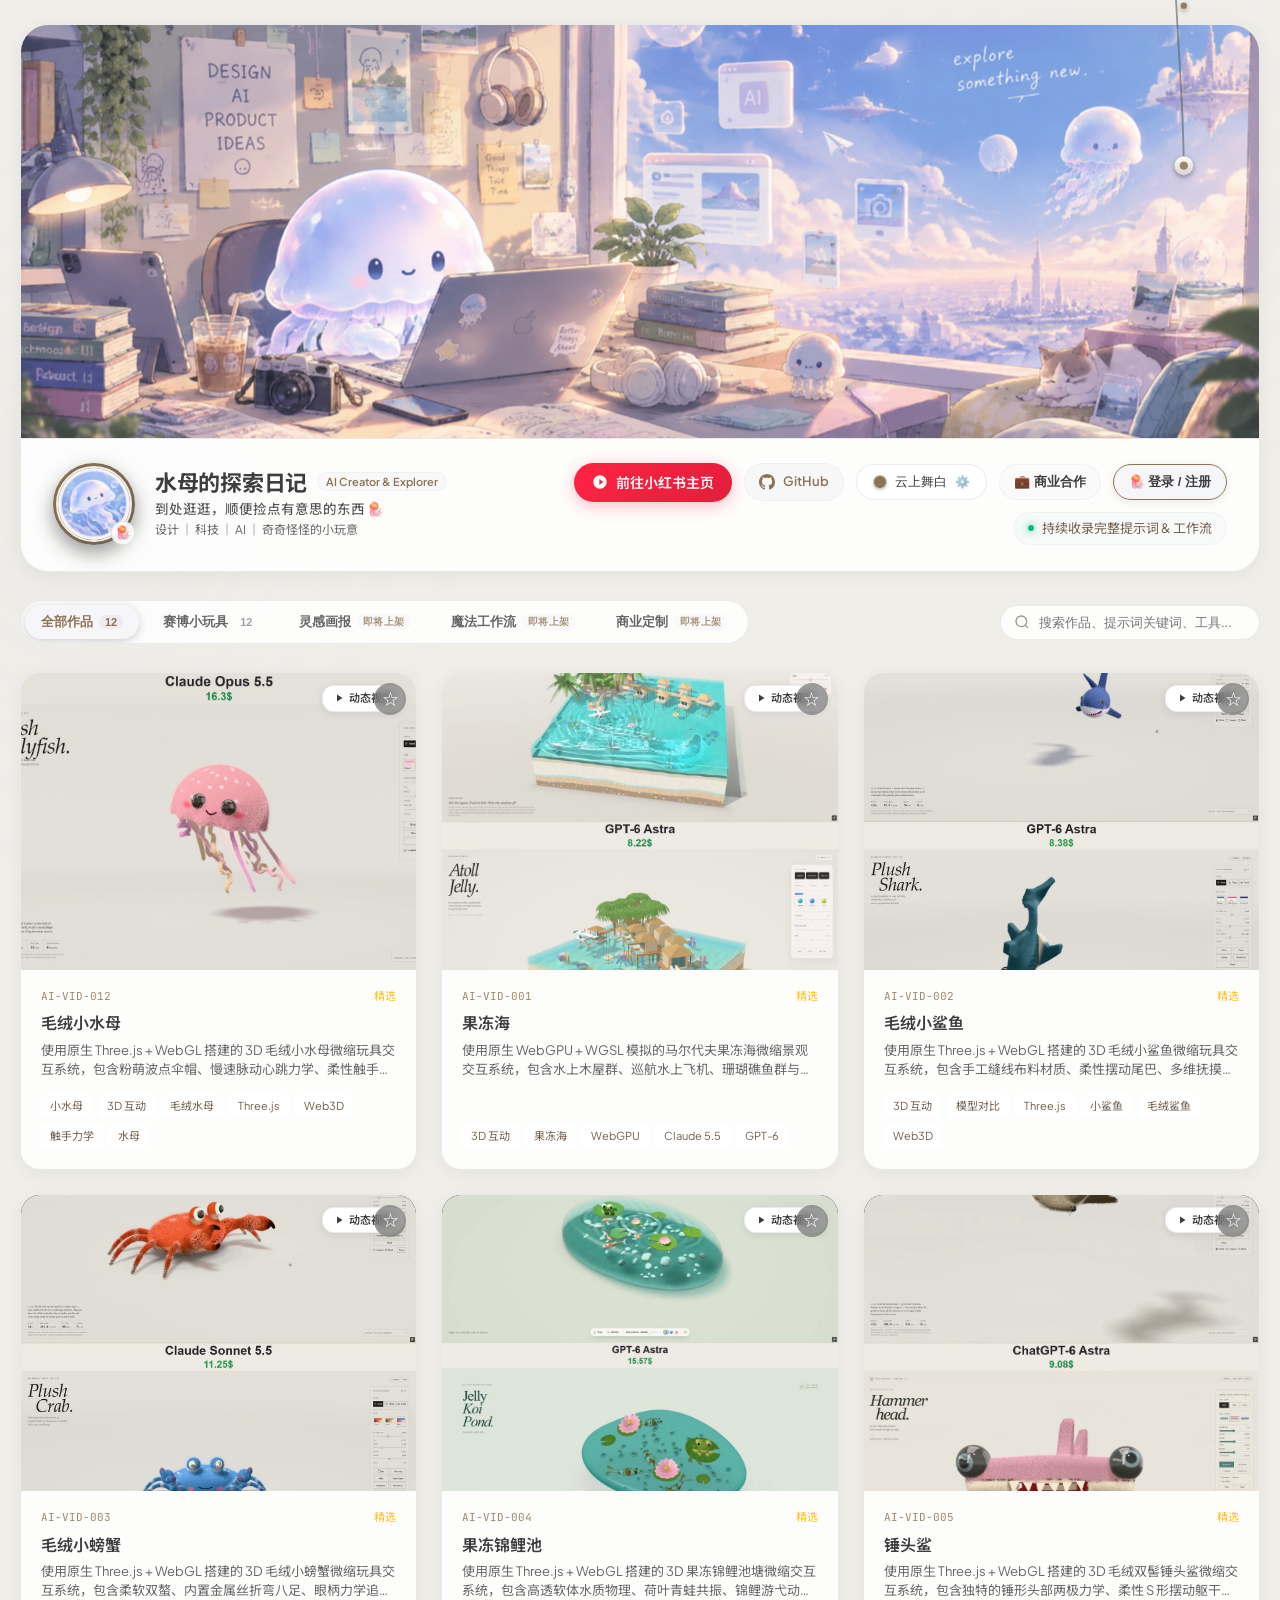
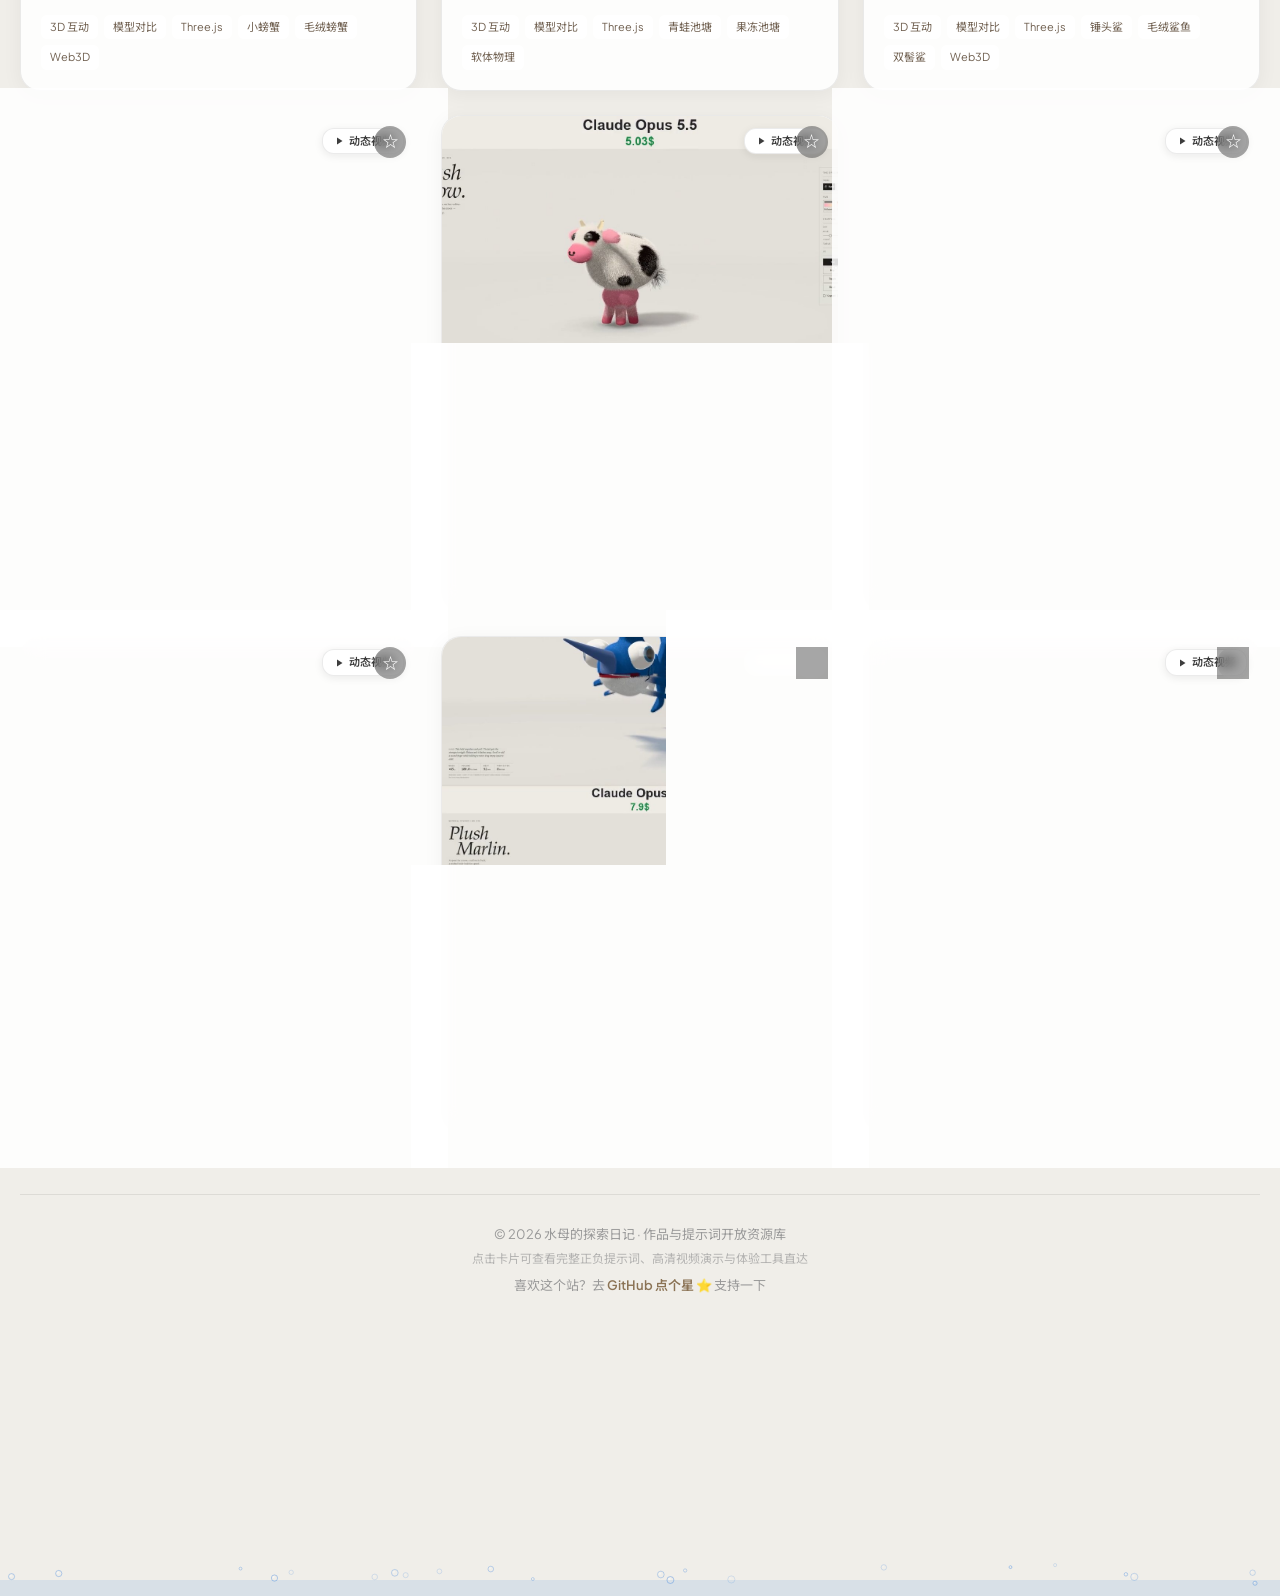
==== public/index.html @ 0296621b "chore: 作品池发布 20261021_194137" ====
<!DOCTYPE html>
<html lang="zh-CN">
<head>
  <meta charset="UTF-8">
  <meta name="viewport" content="width=device-width, initial-scale=1.0">
  <title>水母的探索日记 · AI 创作资源库</title>
  <meta name="description" content="到处乱逛，顺便捡点有意思的东西 🪼 设计｜科技｜AI｜奇奇怪怪的小玩意">
  <link rel="icon" href="assets/avatar.png">
  <link rel="stylesheet" href="style.css?v=20261018_1610">
  <link rel="preconnect" href="https://fonts.googleapis.com">
  <link rel="preconnect" href="https://fonts.gstatic.com" crossorigin>
  <link href="https://fonts.googleapis.com/css2?family=Plus+Jakarta+Sans:wght@400;500;600;700&family=Noto+Sans+SC:wght@400;500;600;700&family=JetBrains+Mono:wght@400;500&display=swap" rel="stylesheet">
</head>
<body>
  <!-- 陪伴水母背景 Canvas (穿透点击，不影响卡片交互) -->
  <canvas id="jellyfishCanvas"></canvas>
  <!-- 背景氛围光效 -->
  <div class="ambient-glow glow-1"></div>
  <div class="ambient-glow glow-2"></div>

  <!-- 主容器 -->
  <div class="app-container">
    
    <!-- 顶部 Banner 与 个人品牌区 -->
    <header class="hero-section">
      <div class="banner-wrapper" id="bannerWrapper">
        <div class="banner-3d-scene" id="banner3dScene">
          <img src="assets/banner.png" alt="梦幻水母创意工作室" class="banner-img" id="bannerImg">
          <div class="banner-overlay"></div>
        </div>
      </div>

      <div class="profile-card">
        <!-- 3. 头像与 2. 蓝色框信息区域：自然居左下放，不压背景 -->
        <div class="profile-card-left">
          <div class="avatar-wrapper">
            <img src="assets/avatar.png" alt="水母头像" class="avatar-img">
            <span class="online-badge" title="持续更新中">🪼</span>
          </div>

          <div class="profile-info">
            <div class="profile-title-row">
              <h1 class="account-name">水母的探索日记</h1>
              <span class="account-tag">AI Creator & Explorer</span>
            </div>
            
            <div class="profile-bio">
              <p class="bio-line-main">到处逛逛，顺便捡点有意思的东西 🪼</p>
              <p class="bio-line-sub">设计 ｜ 科技 ｜ AI ｜ 奇奇怪怪的小玩意</p>
            </div>
          </div>
        </div>

        <!-- 1. 红色框按钮区：全部右对齐放置在绿色卡片右侧 -->
        <div class="profile-actions">
          <div class="profile-buttons-row">
            <a href="https://www.xiaohongshu.com/user/profile/5e966e0b000000000100b70e" target="_blank" rel="noopener noreferrer" class="btn btn-primary">
              <svg width="16" height="16" viewBox="0 0 24 24" fill="currentColor">
                <path d="M12 2C6.48 2 2 6.48 2 12s4.48 10 10 10 10-4.48 10-10S17.52 2 12 2zm-1 14.5v-9l6 4.5-6 4.5z"/>
              </svg>
              前往小红书主页
            </a>
            <a href="https://github.com/FluxTide/ai-creative-hub" target="_blank" rel="noopener noreferrer" class="btn-ghost-github" title="去 GitHub 给个 Star">
              <svg width="16" height="16" viewBox="0 0 16 16" fill="currentColor" aria-hidden="true">
                <path d="M8 0C3.58 0 0 3.58 0 8c0 3.54 2.29 6.53 5.47 7.59.4.07.55-.17.55-.38 0-.19-.01-.82-.01-1.49-2.01.37-2.53-.49-2.69-.94-.09-.23-.48-.94-.82-1.13-.28-.15-.68-.52-.01-.53.63-.01 1.08.58 1.23.82.72 1.21 1.87.87 2.33.66.07-.52.28-.87.51-1.07-1.78-.2-3.64-.89-3.64-3.95 0-.87.31-1.59.82-2.15-.08-.2-.36-1.02.08-2.12 0 0 .67-.21 2.2.82.64-.18 1.32-.27 2-.27s1.36.09 2 .27c1.53-1.04 2.2-.82 2.2-.82.44 1.1.16 1.92.08 2.12.51.56.82 1.27.82 2.15 0 3.07-1.87 3.75-3.65 3.95.29.25.54.73.54 1.48 0 1.07-.01 1.93-.01 2.2 0 .21.15.46.55.38A8.01 8.01 0 0 0 16 8c0-4.42-3.58-8-8-8z"/>
              </svg>
              GitHub
            </a>
            <button id="themeTriggerBtn" class="theme-trigger-btn" title="外观设置">
              <span id="themeTriggerDot" class="theme-trigger-dot" style="background: #8B7355;"></span>
              <span id="themeTriggerLabel">云上舞白</span>
              <span style="font-size: 12px; opacity: 0.7;">⚙️</span>
            </button>
            <button id="commercialBtn" class="commercial-trigger-btn" title="商业合作 & 赞助">
              <span>💼 商业合作</span>
            </button>
            <div id="authTriggerArea" class="auth-trigger-wrap">
              <button id="authTriggerBtn" class="auth-trigger-btn" title="登录/注册">
                <span>🪼 登录 / 注册</span>
              </button>
              <div id="userProfileMenu" class="user-profile-badge hidden">
                <span class="user-avatar-dot"></span>
                <span id="userNameLabel" class="user-name-text">创作者</span>
                <span id="userRoleTag" class="user-role-tag">普通会员</span>
                <button id="logoutBtn" class="logout-mini-btn" title="退出登录">退出</button>
              </div>
            </div>
          </div>
          <div class="stats-pill">
            <span class="dot"></span> 持续收录完整提示词 & 工作流
          </div>
        </div>
      </div>
    </header>

    <!-- 导航栏与筛选控制 -->
    <section class="controls-section">
      <div class="tabs-group" id="categoryTabs">
        <button class="tab-btn active" data-category="all">全部作品 <span class="count" id="countAll">0</span></button>
        <button class="tab-btn" data-category="video">赛博小玩具 <span class="count" id="countVideo">0</span></button>
        <button class="tab-btn" data-category="image">灵感画报 <span class="count" id="countImage">0</span></button>
        <button class="tab-btn" data-category="workflow">魔法工作流 <span class="count" id="countWorkflow">0</span></button>
        <button class="tab-btn" data-category="commercial">商业定制 <span class="count" id="countCommercial">0</span></button>
      </div>

      <div class="search-wrap">
        <svg class="search-icon" width="16" height="16" viewBox="0 0 24 24" fill="none" stroke="currentColor" stroke-width="2">
          <circle cx="11" cy="11" r="8"></circle>
          <line x1="21" y1="21" x2="16.65" y2="16.65"></line>
        </svg>
        <input type="text" id="searchInput" placeholder="搜索作品、提示词关键词、工具..." autocomplete="off">
      </div>
    </section>

    <!-- 作品网格（对标 sael.net 交互卡片） -->
    <main class="grid-section">
      <div class="cards-grid" id="cardsGrid">
        <!-- 由 JavaScript 动态渲染作品卡片 -->
      </div>
      <div class="empty-state" id="emptyState" style="display: none;">
        <div class="empty-emoji">🫧</div>
        <p>没有找到相关作品，试试换个关键词吧</p>
      </div>
    </main>

    <!-- 极简页脚 -->
    <footer class="app-footer">
      <div class="footer-content">
        <p>© 2026 水母的探索日记 · 作品与提示词开放资源库</p>
        <p class="footer-tip">点击卡片可查看完整正负提示词、高清视频演示与体验工具直达</p>
        <p class="footer-github">喜欢这个站？去 <a href="https://github.com/FluxTide/ai-creative-hub" target="_blank" rel="noopener noreferrer">GitHub 点个星 ⭐</a> 支持一下</p>
      </div>
    </footer>
  </div>

  <!-- 整页作品详情视图（按四个区域专属排版） -->
  <div class="work-detail-view" id="workDetailView">
    <!-- 区域 4：左上角直接返回主页面 -->
    <header class="detail-nav-bar">
      <button class="detail-back-btn" id="detailBackBtn">
        <svg width="20" height="20" viewBox="0 0 24 24" fill="none" stroke="currentColor" stroke-width="2.2" stroke-linecap="round" stroke-linejoin="round">
          <line x1="19" y1="12" x2="5" y2="12"></line>
          <polyline points="12 19 5 12 12 5"></polyline>
        </svg>
        <span>返回主页</span>
      </button>
      <div class="detail-nav-title" id="detailNavTitle">作品详情</div>
    </header>

    <div class="detail-grid-layout" id="detailGridLayout">
      <!-- 动态插入：区域1（左侧视频）、区域2（右侧链接）、区域3（右侧提示词） -->
    </div>
  </div>

  <!-- ChatFlow 外观设置弹窗 (1:1 像素级还原) -->
  <div id="themeModalOverlay" class="chatflow-modal-overlay">
    <div class="chatflow-dialog">
      <!-- Header -->
      <div class="chatflow-dialog-header">
        <h3 class="chatflow-dialog-title">外观设置</h3>
        <button id="themeModalCloseBtn" class="chatflow-close-btn" aria-label="关闭">✕</button>
      </div>

      <!-- Mode Toggle Segmented Control (Pill Switcher) -->
      <div>
        <div class="chatflow-pill-container">
          <button id="modeLightBtn" class="chatflow-pill-btn" data-mode="light">
            <span style="font-size: 14px;">☀️</span>
            <span>浅色</span>
          </button>
          <button id="modeDarkBtn" class="chatflow-pill-btn" data-mode="dark">
            <span style="font-size: 14px;">🌙</span>
            <span>深色</span>
          </button>
          <button id="modeSystemBtn" class="chatflow-pill-btn" data-mode="system">
            <span style="font-size: 14px;">💻</span>
            <span>跟随系统</span>
          </button>
        </div>
      </div>

            <!-- 陪伴水母控制项 -->
      <div class="chatflow-setting-row">
        <div class="chatflow-setting-info">
          <div class="chatflow-setting-label">🪼 陪伴水母数量</div>
          <div class="chatflow-setting-desc">原生物理动力学模拟｜轻点投喂 · 长按聚拢 · 双指按住让水母绕圈</div>
        </div>
        <div class="chatflow-stepper">
          <button id="jellyfishDecBtn" class="chatflow-stepper-btn" aria-label="减少水母">−</button>
          <span id="jellyfishCountDisplay" class="chatflow-stepper-value">5 只</span>
          <button id="jellyfishIncBtn" class="chatflow-stepper-btn" aria-label="增加水母">+</button>
        </div>
      </div>

      <!-- 玩法说明入口 -->
      <button id="jellyGuideBtn" class="chatflow-setting-row jelly-guide-entry" type="button">
        <div class="chatflow-setting-info" style="text-align: left;">
          <div class="chatflow-setting-label">📖 水母玩法说明</div>
          <div class="chatflow-setting-desc">5 种手势 · 三阶进化 · 看图一学就会</div>
        </div>
        <span class="jelly-guide-arrow">›</span>
      </button>

      <!-- 7大色调网格 -->
      <div id="chatflowThemesGrid" class="chatflow-themes-grid">
        <!-- 动态通过 JS 渲染 7 张主题卡片 -->
      </div>
    </div>
  </div>

  <!-- 水母玩法说明弹窗 -->
  <div id="jellyGuideOverlay" class="chatflow-modal-overlay">
    <div class="chatflow-dialog jelly-guide-dialog">
      <div class="chatflow-dialog-header">
        <div>
          <div class="chatflow-dialog-title">🪼 水母玩法说明</div>
          <div class="chatflow-dialog-subtitle">它们会吃、会怕、会长大 —— 就在你屏幕这片深水里</div>
        </div>
        <button id="jellyGuideCloseBtn" class="chatflow-close-btn" aria-label="关闭">✕</button>
      </div>
      <div class="jelly-guide-body">
        <div class="jelly-guide-sec">五个手势</div>
        <div class="jelly-guide-card">
          <div class="jelly-guide-icon"><svg viewBox="0 0 64 64" fill="none">
<circle cx="24" cy="20" r="5.5" stroke="currentColor" stroke-width="2"/>
<circle cx="24" cy="20" r="11.5" stroke="currentColor" stroke-width="1.6" opacity=".45"/>
<circle cx="24" cy="20" r="18" stroke="currentColor" stroke-width="1.2" opacity=".18"/>
<circle cx="43" cy="41" r="4.2" fill="#E8C46A"/>
<circle cx="52" cy="47" r="2.4" fill="#E8C46A" opacity=".55"/>
<circle cx="34" cy="49" r="2" fill="#E8C46A" opacity=".4"/>
</svg></div>
          <div class="jelly-guide-text">
            <div class="jelly-guide-name">轻点 · 投喂</div>
            <div class="jelly-guide-desc">在页面空白处轻点一下，丢下一颗金色浮游食物。附近的水母闻到味道就会游过来吃掉。</div>
            <span class="jelly-guide-key">鼠标左键 / 单指轻点</span>
          </div>
        </div>
        <div class="jelly-guide-card">
          <div class="jelly-guide-icon"><svg viewBox="0 0 64 64" fill="none">
<circle cx="32" cy="32" r="5" fill="currentColor"/>
<circle cx="32" cy="32" r="10" stroke="currentColor" stroke-width="1.6" opacity=".45"/>
<circle cx="32" cy="10" r="3.4" fill="currentColor" opacity=".7"/>
<circle cx="54" cy="32" r="3.4" fill="currentColor" opacity=".7"/>
<circle cx="32" cy="54" r="3.4" fill="currentColor" opacity=".7"/>
<circle cx="10" cy="32" r="3.4" fill="currentColor" opacity=".7"/>
<path d="M32 16 L32 22" stroke="currentColor" stroke-width="1.5" stroke-linecap="round" opacity=".7"/>
<path d="M46 32 L40 32" stroke="currentColor" stroke-width="1.5" stroke-linecap="round" opacity=".7"/>
<path d="M32 48 L32 42" stroke="currentColor" stroke-width="1.5" stroke-linecap="round" opacity=".7"/>
<path d="M18 32 L24 32" stroke="currentColor" stroke-width="1.5" stroke-linecap="round" opacity=".7"/>
</svg></div>
          <div class="jelly-guide-text">
            <div class="jelly-guide-name">长按 · 聚拢</div>
            <div class="jelly-guide-desc">按住不放，全屏的水母都会朝你手指的位置聚过来，像被一只看不见的手牵着走。</div>
            <span class="jelly-guide-key">鼠标左键按住 / 单指按住拖动</span>
          </div>
        </div>
        <div class="jelly-guide-card">
          <div class="jelly-guide-icon"><svg viewBox="0 0 64 64" fill="none">
<circle cx="32" cy="32" r="26" stroke="currentColor" stroke-width="1.6" stroke-dasharray="4 4" opacity=".65"/>
<rect x="24" y="19" width="16" height="25" rx="8" stroke="currentColor" stroke-width="2" opacity=".8"/>
<path d="M32 19 L32 25" stroke="currentColor" stroke-width="1.6" opacity=".8"/>
<path d="M32 19 h8 a3 3 0 0 1 0 6 h-8 z" fill="currentColor"/>
<circle cx="58" cy="32" r="3.6" fill="currentColor"/>
<circle cx="32" cy="6" r="3" fill="currentColor" opacity=".6"/>
<circle cx="6" cy="32" r="3" fill="currentColor" opacity=".4"/>
<path d="M45 9.5 A26 26 0 0 1 58 32" stroke="currentColor" stroke-width="2" stroke-linecap="round"/>
<path d="M58 32 L53.5 27.5 M58 32 L62.5 27.5" stroke="currentColor" stroke-width="2" stroke-linecap="round"/>
</svg></div>
          <div class="jelly-guide-text">
            <div class="jelly-guide-name">中键 · 绕圈（电脑）</div>
            <div class="jelly-guide-desc">按住鼠标中键（滚轮键），水母会排成一层层同心圆轨道，绕着光标慢慢公转。</div>
            <span class="jelly-guide-key">按住鼠标中键</span>
          </div>
        </div>
        <div class="jelly-guide-card">
          <div class="jelly-guide-icon"><svg viewBox="0 0 64 64" fill="none">
<circle cx="20" cy="11" r="5.5" fill="currentColor"/>
<circle cx="44" cy="11" r="5.5" fill="currentColor" opacity=".7"/>
<rect x="17" y="24" width="30" height="36" rx="6" stroke="currentColor" stroke-width="1.8" opacity=".5"/>
<circle cx="32" cy="42" r="15" stroke="currentColor" stroke-width="1.6" stroke-dasharray="4 4" opacity=".65"/>
<circle cx="47" cy="42" r="3.4" fill="currentColor"/>
<circle cx="32" cy="27" r="2.8" fill="currentColor" opacity=".6"/>
<circle cx="17" cy="42" r="2.8" fill="currentColor" opacity=".4"/>
<path d="M39.5 29 A15 15 0 0 1 47 42" stroke="currentColor" stroke-width="2" stroke-linecap="round"/>
<path d="M47 42 L42.5 37.5 M47 42 L51.5 37.5" stroke="currentColor" stroke-width="2" stroke-linecap="round"/>
</svg></div>
          <div class="jelly-guide-text">
            <div class="jelly-guide-name">双指 · 绕圈（手机）</div>
            <div class="jelly-guide-desc">两根手指同时按住屏幕，和电脑中键一样的效果 —— 水母开始绕圈转。</div>
            <span class="jelly-guide-key">双指同时按住</span>
          </div>
        </div>
        <div class="jelly-guide-card">
          <div class="jelly-guide-icon"><svg viewBox="0 0 64 64" fill="none">
<path d="M11 33 Q11 23 20 23 Q29 23 29 33 Q29 37 20 37 Q11 37 11 33 Z" fill="currentColor" opacity=".75"/>
<path d="M15 36 q-1.6 5 0.4 9" stroke="currentColor" stroke-width="1.4" opacity=".5" stroke-linecap="round"/>
<path d="M20 37 q0 5 0 9" stroke="currentColor" stroke-width="1.4" opacity=".5" stroke-linecap="round"/>
<path d="M25 36 q1.6 5 -0.4 9" stroke="currentColor" stroke-width="1.4" opacity=".5" stroke-linecap="round"/>
<path d="M37 28 l6 -6" stroke="#D9736B" stroke-width="2.2" stroke-linecap="round"/>
<path d="M42 36 l8 0" stroke="#D9736B" stroke-width="2.2" stroke-linecap="round"/>
<path d="M37 44 l6 6" stroke="#D9736B" stroke-width="2.2" stroke-linecap="round"/>
<path d="M28 50 l0 8" stroke="#D9736B" stroke-width="2.2" stroke-linecap="round"/>
<path d="M20 20 Q31 9 46 10" stroke="currentColor" stroke-width="1.6" stroke-dasharray="3 3" opacity=".45"/>
<circle cx="48" cy="10" r="2.6" fill="currentColor" opacity=".45"/>
</svg></div>
          <div class="jelly-guide-text">
            <div class="jelly-guide-name">点它 · 惊走</div>
            <div class="jelly-guide-desc">手指直接戳在水母身上，它会猛地弹开逃走一小段，过一会儿才敢回来。</div>
            <span class="jelly-guide-key">点中水母本体</span>
          </div>
        </div>
        <div class="jelly-guide-sec">喂多了会进化</div>
        <div class="jelly-evo-row">
          <div class="jelly-evo-card">
            <svg viewBox="0 0 56 62"><path d="M19.0 24.0 Q19.0 15.0 28.0 15.0 Q37.0 15.0 37.0 24.0 Q37.0 27.1 28.0 27.1 Q19.0 27.1 19.0 24.0 Z" fill="currentColor" opacity=".82"/><path d="M22.6 27.1 q-1.6 4.5 0.5 8 q1.6 4 -0.5 8 q-1.2 4 0.3 7" fill="none" stroke="currentColor" stroke-width="1.4" opacity=".5" stroke-linecap="round"/><path d="M26.2 27.1 q-1.6 4.5 0.5 8 q1.6 4 -0.5 8 q-1.2 4 0.3 7" fill="none" stroke="currentColor" stroke-width="1.4" opacity=".5" stroke-linecap="round"/><path d="M29.8 27.1 q-1.6 4.5 0.5 8 q1.6 4 -0.5 8 q-1.2 4 0.3 7" fill="none" stroke="currentColor" stroke-width="1.4" opacity=".5" stroke-linecap="round"/><path d="M33.4 27.1 q-1.6 4.5 0.5 8 q1.6 4 -0.5 8 q-1.2 4 0.3 7" fill="none" stroke="currentColor" stroke-width="1.4" opacity=".5" stroke-linecap="round"/></svg>
            <div class="jelly-evo-name">幼萤</div>
            <div class="jelly-evo-meta">初始形态<br>4 根触手 · 游得最快</div>
          </div>
          <div class="jelly-evo-card">
            <svg viewBox="0 0 56 62"><path d="M15.0 24.0 Q15.0 11.0 28.0 11.0 Q41.0 11.0 41.0 24.0 Q41.0 28.4 28.0 28.4 Q15.0 28.4 15.0 24.0 Z" fill="currentColor" opacity=".82"/><path d="M20.2 28.4 q-1.6 4.5 0.5 8 q1.6 4 -0.5 8 q-1.2 4 0.3 7" fill="none" stroke="currentColor" stroke-width="1.4" opacity=".5" stroke-linecap="round"/><path d="M23.3 28.4 q-1.6 4.5 0.5 8 q1.6 4 -0.5 8 q-1.2 4 0.3 7" fill="none" stroke="currentColor" stroke-width="1.4" opacity=".5" stroke-linecap="round"/><path d="M26.4 28.4 q-1.6 4.5 0.5 8 q1.6 4 -0.5 8 q-1.2 4 0.3 7" fill="none" stroke="currentColor" stroke-width="1.4" opacity=".5" stroke-linecap="round"/><path d="M29.6 28.4 q-1.6 4.5 0.5 8 q1.6 4 -0.5 8 q-1.2 4 0.3 7" fill="none" stroke="currentColor" stroke-width="1.4" opacity=".5" stroke-linecap="round"/><path d="M32.7 28.4 q-1.6 4.5 0.5 8 q1.6 4 -0.5 8 q-1.2 4 0.3 7" fill="none" stroke="currentColor" stroke-width="1.4" opacity=".5" stroke-linecap="round"/><path d="M35.8 28.4 q-1.6 4.5 0.5 8 q1.6 4 -0.5 8 q-1.2 4 0.3 7" fill="none" stroke="currentColor" stroke-width="1.4" opacity=".5" stroke-linecap="round"/></svg>
            <div class="jelly-evo-name">游纱</div>
            <div class="jelly-evo-meta">吃掉 2 颗食物<br>6 根触手 · 个头变大</div>
          </div>
          <div class="jelly-evo-card">
            <svg viewBox="0 0 56 62"><circle cx="28.0" cy="23.0" r="26.4" fill="currentColor" opacity=".12"/><path d="M11.0 24.0 Q11.0 7.0 28.0 7.0 Q45.0 7.0 45.0 24.0 Q45.0 29.8 28.0 29.8 Q11.0 29.8 11.0 24.0 Z" fill="currentColor" opacity=".82"/><path d="M17.8 29.8 q-1.6 4.5 0.5 8 q1.6 4 -0.5 8 q-1.2 4 0.3 7" fill="none" stroke="currentColor" stroke-width="1.4" opacity=".5" stroke-linecap="round"/><path d="M21.2 29.8 q-1.6 4.5 0.5 8 q1.6 4 -0.5 8 q-1.2 4 0.3 7" fill="none" stroke="currentColor" stroke-width="1.4" opacity=".5" stroke-linecap="round"/><path d="M24.6 29.8 q-1.6 4.5 0.5 8 q1.6 4 -0.5 8 q-1.2 4 0.3 7" fill="none" stroke="currentColor" stroke-width="1.4" opacity=".5" stroke-linecap="round"/><path d="M28.0 29.8 q-1.6 4.5 0.5 8 q1.6 4 -0.5 8 q-1.2 4 0.3 7" fill="none" stroke="currentColor" stroke-width="1.4" opacity=".5" stroke-linecap="round"/><path d="M31.4 29.8 q-1.6 4.5 0.5 8 q1.6 4 -0.5 8 q-1.2 4 0.3 7" fill="none" stroke="currentColor" stroke-width="1.4" opacity=".5" stroke-linecap="round"/><path d="M34.8 29.8 q-1.6 4.5 0.5 8 q1.6 4 -0.5 8 q-1.2 4 0.3 7" fill="none" stroke="currentColor" stroke-width="1.4" opacity=".5" stroke-linecap="round"/><path d="M38.2 29.8 q-1.6 4.5 0.5 8 q1.6 4 -0.5 8 q-1.2 4 0.3 7" fill="none" stroke="currentColor" stroke-width="1.4" opacity=".5" stroke-linecap="round"/></svg>
            <div class="jelly-evo-name">满月</div>
            <div class="jelly-evo-meta">吃掉 4 颗食物<br>7 根触手 + 丝绸口腕 · 带光晕</div>
          </div>
        </div>
        <div class="jelly-guide-tip">
          小贴士：同一屏幕最多同时存在 11 颗食物，食物会慢慢沉底消失；长得越大的水母鼻子越灵（感知范围从 300px 涨到 700px），转圈时也转得更慢更稳。
          在右上角「⚙️ 外观设置」里可以调水母数量（0–15 只）和换 7 套配色。
        </div>
      </div>
    </div>
  </div>

  <!-- 商业合作弹窗 (ChatFlow 统一规范) -->
  <div id="commercialModalOverlay" class="chatflow-modal-overlay">
    <div class="chatflow-dialog" style="max-width: 480px;">
      <div class="chatflow-dialog-header">
        <div class="chatflow-dialog-title" style="display: flex; align-items: center; gap: 8px;">
          <span>💼 商务合作 & 创意定制</span>
        </div>
        <button id="closeCommercialModalBtn" class="chatflow-close-btn" aria-label="关闭">✕</button>
      </div>
      <p style="font-size: 13px; color: var(--text-secondary); margin: -8px 0 16px 0; line-height: 1.5;">水母的探索日记 · 专注 AI 创意设计与 Web3D 互动体验</p>

      <div class="commercial-content" style="display: flex; flex-direction: column; gap: 14px;">
        <div style="background: var(--bg-surface); border-radius: 14px; padding: 16px; border: 1px solid var(--border-subtle);">
          <div style="font-weight: 600; font-size: 14px; margin-bottom: 8px; color: var(--morandi-purple); display: flex; align-items: center; gap: 6px;">
            <span>✨ 承接业务范围</span>
          </div>
          <ul style="font-size: 13px; color: var(--text-primary); line-height: 2; margin: 0; padding-left: 18px;">
            <li>企业/品牌 3D WebGL / WebGPU 网页互动定制</li>
            <li>小红书爆款视觉 IP / 3D 毛绒质感素材商用授权</li>
            <li>Midjourney / ComfyUI 商业工作流私有化部署与咨询</li>
            <li>AI 创意短视频制作与品牌视觉方案定制</li>
          </ul>
        </div>

        <div style="background: rgba(217, 212, 229, 0.12); border-radius: 14px; padding: 16px; border: 1px solid rgba(217, 212, 229, 0.25);">
          <div style="font-weight: 600; font-size: 14px; margin-bottom: 8px; color: var(--morandi-purple); display: flex; align-items: center; gap: 6px;">
            <span>📬 商务对接通道</span>
          </div>
          <p style="font-size: 13px; color: var(--text-primary); margin: 0; line-height: 1.7;">
            小红书私信：<strong style="color: var(--text-primary);">水母的探索日记</strong><br>
            <span style="font-size: 12px; color: var(--text-secondary);">商务合作请备注【项目名称 + 需求简述 + 预算预期】</span>
          </p>
        </div>
      </div>
    </div>
  </div>

  <!-- 登录 / 注册认证模态框 (自适应主题 Morandi 磨砂质感) -->
  <div id="authModalOverlay" class="chatflow-modal-overlay">
    <div class="chatflow-dialog auth-dialog" style="max-width: 440px;">
      <div class="chatflow-dialog-header">
        <div>
          <div class="chatflow-dialog-title" id="authModalTitle">🪼 创作者通行证</div>
          <div class="chatflow-dialog-subtitle" id="authModalSubtitle">关注公众号回复【水母】获取内测专属邀请码</div>
        </div>
        <button id="closeAuthModalBtn" class="chatflow-close-btn" title="关闭">✕</button>
      </div>

      <div class="auth-tabs-row">
        <button id="tabLoginBtn" class="auth-tab-btn active">会员登录</button>
        <button id="tabRegisterBtn" class="auth-tab-btn">邀请码注册</button>
      </div>

      <!-- 登录表单 -->
      <form id="loginForm" class="auth-form-content">
        <div class="auth-input-group">
          <label>账号 / 邮箱</label>
          <input type="text" id="loginUsername" placeholder="请输入你的创作者昵称或邮箱" required autocomplete="username">
        </div>
        <div class="auth-input-group">
          <label>访问密码</label>
          <input type="password" id="loginPassword" placeholder="请输入密码" required autocomplete="current-password">
        </div>
        <div class="auth-error-msg hidden" id="loginErrorMsg"></div>
        <button type="button" id="submitLoginBtn" class="auth-submit-btn">立即登录</button>
      </form>

      <!-- 注册表单 -->
      <form id="registerForm" class="auth-form-content hidden">
        <div class="auth-input-group">
          <label>创作者昵称</label>
          <input type="text" id="regUsername" placeholder="起一个好听的探索日记名字" required autocomplete="username">
        </div>
        <div class="auth-input-group">
          <label>电子邮箱地址</label>
          <input type="email" id="regEmail" placeholder="支持 QQ、163、Gmail 等常用邮箱" required autocomplete="email">
        </div>
        <div class="auth-input-group">
          <label>邮箱验证码</label>
          <div class="auth-verify-row">
            <input type="text" id="regVerifyCode" placeholder="6 位邮件验证码" maxlength="6" required autocomplete="one-time-code">
            <button type="button" id="sendCodeBtn" class="auth-send-code-btn">获取验证码</button>
          </div>
        </div>
        <div class="auth-input-group">
          <label>设置密码</label>
          <input type="password" id="regPassword" placeholder="至少 6 位字母或数字" required autocomplete="new-password">
        </div>
        <div class="auth-input-group">
          <label>专属邀请通行码 <span class="auth-tip-pill">公众号回复【水母】自动获取</span></label>
          <input type="text" id="regInviteCode" placeholder="如：JELLY-VIP 或 PRO-8888" required>
        </div>
        <div class="auth-error-msg hidden" id="regErrorMsg"></div>
        <button type="button" id="submitRegisterBtn" class="auth-submit-btn">验证邮箱与邀请码并完成注册</button>
      </form>
    </div>
  </div>

  <!-- Toast 提示条 -->
  <div class="toast" id="toast">复制成功！</div>

  <script src="seaweed.js?v=20261017_1405"></script>
  <script src="jellyfish.js?v=20261017_1405"></script>
  <script src="pullcord.js?v=20261017_1405"></script>
  <script src="data.js?v=20261021_1941"></script>
  <script src="app.js?v=20261021_1941"></script>
</body>
</html>
---- public/style.css ----
/* ================= CHATFLOW 7 THEMES ================= */
/* 1. 云上舞白 (Pantone 2026 年度色 · cloud-dancer) */
    html[data-theme="cloud-dancer"][data-mode="light"], html[data-theme="cloud-dancer"]:not([data-mode]) {
      --primary: #8B7355; --accent: #8B7355; --accent-soft: rgba(139, 115, 85, 0.12);
      --bg: #F0EEE9; --surface: #FFFFFF; --surface-elevated: #FAFAF7; --surface-hover: #E8E6E1;
      --card-bg: rgba(255, 255, 255, 0.75); --border: rgba(0, 0, 0, 0.08); --border-subtle: rgba(0, 0, 0, 0.04);
      --text-primary: #3D3D3D; --text-secondary: #666666; --text-muted: #999999;
    }
    html[data-theme="cloud-dancer"][data-mode="dark"] {
      --primary: #C9A86C; --accent: #C9A86C; --accent-soft: rgba(201, 168, 108, 0.15);
      --bg: #1A1816; --surface: #24211E; --surface-elevated: #2E2A27; --surface-hover: #383430;
      --card-bg: #24211E; --border: #3A3530; --border-subtle: #2C2825;
      --text-primary: #F0EEE9; --text-secondary: #A8A29A; --text-muted: #78736B;
    }

    /* 2. 繁花如梦 (晨曦花境 · 夜阑幽梦 · blossom-dream) */
    html[data-theme="blossom-dream"][data-mode="light"], html[data-theme="blossom-dream"]:not([data-mode]) {
      --primary: #D4849A; --accent: #D4849A; --accent-soft: rgba(212, 132, 154, 0.12);
      --bg: #F5EDF2; --surface: #FFFFFF; --surface-elevated: #FAF4F8; --surface-hover: #EFE4EC;
      --card-bg: rgba(255, 255, 255, 0.75); --border: rgba(0, 0, 0, 0.08); --border-subtle: rgba(0, 0, 0, 0.04);
      --text-primary: #1E1A22; --text-secondary: #6B5E68; --text-muted: #9C8B97;
    }
    html[data-theme="blossom-dream"][data-mode="dark"] {
      --primary: #D19EBB; --accent: #D19EBB; --accent-soft: rgba(209, 158, 187, 0.15);
      --bg: #151316; --surface: #1E1A20; --surface-elevated: #28232A; --surface-hover: #332D36;
      --card-bg: #1E1A20; --border: #362E38; --border-subtle: #29232B;
      --text-primary: #F0EAF4; --text-secondary: #A89CAE; --text-muted: #786C7D;
    }

    /* 3. 刚玉蓝 (RAL 220 40 10 · corundum-blue) */
    html[data-theme="corundum-blue"][data-mode="light"], html[data-theme="corundum-blue"]:not([data-mode]) {
      --primary: #4A6670; --accent: #4A6670; --accent-soft: rgba(74, 102, 112, 0.12);
      --bg: #E8EEF0; --surface: #FFFFFF; --surface-elevated: #F8FAFB; --surface-hover: #DDE5E8;
      --card-bg: rgba(255, 255, 255, 0.75); --border: rgba(0, 0, 0, 0.08); --border-subtle: rgba(0, 0, 0, 0.04);
      --text-primary: #3D3D3D; --text-secondary: #5A6D74; --text-muted: #8B9EA5;
    }
    html[data-theme="corundum-blue"][data-mode="dark"] {
      --primary: #6A9AAA; --accent: #6A9AAA; --accent-soft: rgba(106, 154, 170, 0.15);
      --bg: #141A1C; --surface: #1C2428; --surface-elevated: #242F34; --surface-hover: #2D3A40;
      --card-bg: #1C2428; --border: #2E3C42; --border-subtle: #222E33;
      --text-primary: #E8EEF0; --text-secondary: #97A9B0; --text-muted: #6B7C82;
    }

    /* 4. 冰猕猴桃汁绿 (RAL 120 90 20 · kiwi-green) */
    html[data-theme="kiwi-green"][data-mode="light"], html[data-theme="kiwi-green"]:not([data-mode]) {
      --primary: #7A9A5C; --accent: #7A9A5C; --accent-soft: rgba(122, 154, 92, 0.12);
      --bg: #E8F0E4; --surface: #FFFFFF; --surface-elevated: #F8FAF6; --surface-hover: #DDE8D7;
      --card-bg: rgba(255, 255, 255, 0.75); --border: rgba(0, 0, 0, 0.08); --border-subtle: rgba(0, 0, 0, 0.04);
      --text-primary: #3D3D3D; --text-secondary: #5C6E4D; --text-muted: #8E9E80;
    }
    html[data-theme="kiwi-green"][data-mode="dark"] {
      --primary: #9ABA7C; --accent: #9ABA7C; --accent-soft: rgba(154, 186, 124, 0.15);
      --bg: #161A14; --surface: #1F241C; --surface-elevated: #283024; --surface-hover: #323C2D;
      --card-bg: #1F241C; --border: #323E2E; --border-subtle: #242E20;
      --text-primary: #E8F0E4; --text-secondary: #A0B096; --text-muted: #728268;
    }

    /* 5. 辛辣红 (RAL 030 40 40 · spicy-red) */
    html[data-theme="spicy-red"][data-mode="light"], html[data-theme="spicy-red"]:not([data-mode]) {
      --primary: #8B4049; --accent: #8B4049; --accent-soft: rgba(139, 64, 73, 0.12);
      --bg: #F0E8E8; --surface: #FFFFFF; --surface-elevated: #FAF6F6; --surface-hover: #E7DDDD;
      --card-bg: rgba(255, 255, 255, 0.75); --border: rgba(0, 0, 0, 0.08); --border-subtle: rgba(0, 0, 0, 0.04);
      --text-primary: #3D3D3D; --text-secondary: #745255; --text-muted: #A18184;
    }
    html[data-theme="spicy-red"][data-mode="dark"] {
      --primary: #C06068; --accent: #C06068; --accent-soft: rgba(192, 96, 104, 0.15);
      --bg: #1A1416; --surface: #241A1D; --surface-elevated: #302226; --surface-hover: #3C2B30;
      --card-bg: #241A1D; --border: #3E2B30; --border-subtle: #2D1F23;
      --text-primary: #F0E8E8; --text-secondary: #B0989B; --text-muted: #80686B;
    }

    /* 6. 明水鸭色 (RAL 180 80 10 · teal-water) */
    html[data-theme="teal-water"][data-mode="light"], html[data-theme="teal-water"]:not([data-mode]) {
      --primary: #5A8A8A; --accent: #5A8A8A; --accent-soft: rgba(90, 138, 138, 0.12);
      --bg: #E4F0F0; --surface: #FFFFFF; --surface-elevated: #F5FAFA; --surface-hover: #D7E8E8;
      --card-bg: rgba(255, 255, 255, 0.75); --border: rgba(0, 0, 0, 0.08); --border-subtle: rgba(0, 0, 0, 0.04);
      --text-primary: #3D3D3D; --text-secondary: #4D6D6D; --text-muted: #7E9D9D;
    }
    html[data-theme="teal-water"][data-mode="dark"] {
      --primary: #7ABAAA; --accent: #7ABAAA; --accent-soft: rgba(122, 186, 170, 0.15);
      --bg: #121A1A; --surface: #192424; --surface-elevated: #213030; --surface-hover: #2A3C3C;
      --card-bg: #192424; --border: #2A3C3C; --border-subtle: #1E2C2C;
      --text-primary: #E4F0F0; --text-secondary: #94B4B4; --text-muted: #668484;
    }

    /* 7. Geist (Vercel · 极简黑白 · geist) */
    html[data-theme="geist"][data-mode="light"], html[data-theme="geist"]:not([data-mode]) {
      --primary: #444444; --accent: #444444; --accent-soft: rgba(0, 0, 0, 0.08);
      --bg: #FFFFFF; --surface: #FAFAFA; --surface-elevated: #F5F5F5; --surface-hover: #EEEEEE;
      --card-bg: #FFFFFF; --border: #E5E5E5; --border-subtle: #F0F0F0;
      --text-primary: #111111; --text-secondary: #555555; --text-muted: #888888;
    }
    html[data-theme="geist"][data-mode="dark"] {
      --primary: #EDEDED; --accent: #EDEDED; --accent-soft: rgba(255, 255, 255, 0.15);
      --bg: #1A1A1A; --surface: #222222; --surface-elevated: #2A2A2A; --surface-hover: #333333;
      --card-bg: #222222; --border: #333333; --border-subtle: #282828;
      --text-primary: #EDEDED; --text-secondary: #A1A1A1; --text-muted: #707070;
    }

/* ==========================================================================
   ChatFlow Design System Bridge
   ========================================================================== */
html[data-theme] {
  --bg-main: var(--bg);
  --bg-primary: var(--bg);
  --bg-surface: var(--surface);
  --bg-surface-elevated: var(--surface-elevated);
  --bg-surface-hover: var(--surface-hover);
  --bg-card: var(--card-bg, var(--surface));
  --bg-card-hover: var(--surface-hover);
  --border-subtle: var(--border);
  --border-medium: var(--border);
  --border-hover: var(--accent);
  --border-focus: var(--accent);
  --accent-color: var(--accent);
  --accent-soft: var(--accent-soft);
  --text-primary: var(--text-primary);
  --text-secondary: var(--text-secondary);
  --text-muted: var(--text-muted);
}

html[data-mode="dark"] .work-detail-view,
html[data-mode="light"] .work-detail-view {
  background: var(--bg-main) !important;
}

html[data-mode="light"] .work-card {
  box-shadow: 0 4px 20px rgba(0, 0, 0, 0.05);
}

html[data-mode="dark"] .work-card {
  box-shadow: 0 4px 20px rgba(0, 0, 0, 0.4);
}


:root {
  --bg-main: var(--bg-base, #0c0d12);
  --bg-card: var(--card-bg, rgba(22, 24, 34, 0.75));
  --bg-card-hover: var(--surface-hover, rgba(30, 33, 48, 0.9));
  --bg-surface: var(--surface, rgba(255, 255, 255, 0.04));
  --border-subtle: var(--border, rgba(255, 255, 255, 0.08));
  --border-hover: var(--accent-subtle, rgba(217, 212, 229, 0.35));
  
  /* 莫兰迪蓝紫色系规范 */
  --morandi-purple: #D9D4E5;   /* 雾霭紫 */
  --morandi-blue: #B8C5D4;     /* 灰蓝 */
  --morandi-bg-warm: #E8E3DC;  /* 暖灰白 */
  --morandi-green: #A8B5AE;    /* 鼠尾草绿 */
  --morandi-pink: #C9B4B8;     /* 灰粉 */
  --morandi-dark: #666779;     /* 深灰紫 */

  --text-primary: var(--text-primary, #f5f5f7);
  --text-secondary: var(--text-secondary, #9da3b4);
  --text-muted: var(--text-muted, #6b7280);
  
  --radius-sm: 8px;
  --radius-md: 14px;
  --radius-lg: 20px;
  --radius-xl: 28px;
  
  --shadow-card: 0 10px 30px -10px rgba(0, 0, 0, 0.5);
  --shadow-hover: 0 20px 40px -15px rgba(184, 197, 212, 0.15);
  --transition: all 0.28s cubic-bezier(0.2, 0.8, 0.2, 1);
}

* {
  box-sizing: border-box;
  margin: 0;
  padding: 0;
  -webkit-tap-highlight-color: transparent;
}

body {
  background-color: var(--bg-main);
  color: var(--text-primary);
  font-family: 'Plus Jakarta Sans', 'Noto Sans SC', -apple-system, sans-serif;
  min-height: 100vh;
  position: relative;
  overflow-x: hidden;
  line-height: 1.5;
}

/* 柔和环境光晕 */
.ambient-glow {
  position: fixed;
  border-radius: 50%;
  filter: blur(120px);
  pointer-events: none;
  z-index: 0;
  opacity: 0.35;
}

.glow-1 {
  width: 500px;
  height: 500px;
  background: radial-gradient(circle, rgba(217, 212, 229, 0.25) 0%, transparent 70%);
  top: -100px;
  right: -100px;
}

.glow-2 {
  width: 600px;
  height: 600px;
  background: radial-gradient(circle, rgba(184, 197, 212, 0.2) 0%, transparent 70%);
  bottom: 10%;
  left: -200px;
}

.app-container {
  max-width: 1360px;
  margin: 0 auto;
  padding: 24px 20px 60px;
  position: relative;
  z-index: 1;
}

/* 顶部 Banner 英雄区 */
.hero-section {
  position: relative;
  background: var(--bg-card);
  border: 1px solid var(--border-subtle);
  border-radius: var(--radius-xl);
  overflow: hidden;
  margin-bottom: 28px;
  backdrop-filter: blur(20px);
  box-shadow: var(--shadow-card);
  perspective: 1400px;
  perspective-origin: 50% 50%;
}

.banner-wrapper {
  position: relative;
  width: 100%;
  aspect-ratio: 2172 / 724; /* 精确锁定原图 3:1 比例 */
  overflow: hidden;
  background: transparent; /* 消除背景黑底，与主题浑然一体 */
  transform-style: preserve-3d;
  cursor: grab;
}

.banner-3d-scene {
  position: relative;
  width: 100%;
  height: 100%;
  transform-style: preserve-3d;
  will-change: transform;
}

.banner-img {
  width: 100%;
  height: 100%;
  position: absolute;
  top: 0;
  left: 0;
  object-fit: cover; /* 满铺填充满整个 3:1 容器，上下左右完全贴合，不留一丝黑边 */
  object-position: center center;
  display: block;
  will-change: transform;
}

.banner-overlay {
  position: absolute;
  inset: 0;
  background: linear-gradient(180deg, rgba(12, 13, 18, 0.0) 0%, rgba(12, 13, 18, 0.05) 80%, rgba(12, 13, 18, 0.35) 100%);
  pointer-events: none;
}

/* 4. 绿色框独立范围：完全脱离上图交叉，独立卡片呼吸感 */
.profile-card {
  position: relative;
  margin-top: 0; /* 3. 头像与整块内容下移，不再叠在背景图上 */
  padding: 24px 32px 26px;
  display: flex;
  align-items: center;
  justify-content: space-between; /* 1. 操作区向右推移两端对齐 */
  gap: 24px;
  border-top: 1px solid var(--border-subtle);
}

.profile-card-left {
  display: flex;
  align-items: center;
  gap: 20px;
}

.avatar-wrapper {
  position: relative;
  width: 82px;
  height: 82px;
  flex-shrink: 0;
  border-radius: 50%;
  padding: 3px;
  background: linear-gradient(135deg, var(--morandi-purple), var(--morandi-blue));
  box-shadow: 0 8px 20px rgba(0, 0, 0, 0.4);
}

.avatar-img {
  width: 100%;
  height: 100%;
  object-fit: cover;
  border-radius: 50%;
  background: #000;
  border: 2px solid var(--bg-main);
}

.online-badge {
  position: absolute;
  bottom: 0px;
  right: 0px;
  width: 24px;
  height: 24px;
  background: var(--bg-card);
  border: 1.5px solid var(--border-subtle);
  border-radius: 50%;
  display: flex;
  align-items: center;
  justify-content: center;
  font-size: 13px;
  backdrop-filter: blur(8px);
}

/* 2. 蓝色框信息区域 */
.profile-info {
  display: flex;
  flex-direction: column;
  gap: 4px;
}

.profile-title-row {
  display: flex;
  align-items: center;
  gap: 10px;
}

.account-name {
  font-size: 22px;
  font-weight: 700;
  letter-spacing: -0.3px;
  color: var(--text-primary);
  margin: 0;
  line-height: 1.2;
}

.account-tag {
  font-size: 11px;
  font-weight: 600;
  padding: 3px 8px;
  border-radius: 12px;
  background: rgba(217, 212, 229, 0.12);
  color: var(--morandi-purple);
  border: 1px solid rgba(217, 212, 229, 0.25);
  line-height: 1;
}

.profile-bio {
  margin: 0;
}

.bio-line-main {
  font-size: 13.5px;
  color: var(--text-primary);
  font-weight: 450;
  margin: 0 0 2px 0;
  opacity: 0.9;
}

.bio-line-sub {
  font-size: 12px;
  color: var(--text-secondary);
  margin: 0;
}

/* 1. 红色框按钮操作区：右对齐 */
.profile-actions {
  display: flex;
  flex-direction: column;
  align-items: flex-end;
  gap: 10px;
}

.profile-buttons-row {
  display: flex;
  align-items: center;
  gap: 12px;
}

.btn {
  display: inline-flex;
  align-items: center;
  gap: 8px;
  padding: 9px 18px;
  border-radius: 24px;
  font-size: 14px;
  font-weight: 600;
  text-decoration: none;
  cursor: pointer;
  transition: var(--transition);
  border: none;
}

.btn-primary {
  background: linear-gradient(135deg, #ff2442 0%, #e01f3a 100%);
  color: #fff;
  box-shadow: 0 4px 16px rgba(255, 36, 66, 0.3);
}

.btn-primary:hover {
  transform: translateY(-2px);
  box-shadow: 0 6px 20px rgba(255, 36, 66, 0.45);
}

.stats-pill {
  font-size: 13px;
  color: var(--morandi-blue);
  background: rgba(184, 197, 212, 0.08);
  padding: 6px 14px;
  border-radius: 20px;
  display: flex;
  align-items: center;
  gap: 8px;
  border: 1px solid rgba(184, 197, 212, 0.15);
}

.stats-pill .dot {
  width: 6px;
  height: 6px;
  background: #10b981;
  border-radius: 50%;
  box-shadow: 0 0 8px #10b981;
}

/* 控制栏：分类筛选 + 搜索 */
.controls-section {
  display: flex;
  align-items: center;
  justify-content: space-between;
  gap: 16px;
  margin-bottom: 28px;
  flex-wrap: wrap;
}

.tabs-group {
  display: flex;
  align-items: center;
  gap: 8px;
  background: var(--bg-card);
  padding: 4px;
  border-radius: 30px;
  border: 1px solid var(--border-subtle);
  overflow-x: auto;
  max-width: 100%;
}

.tab-btn {
  background: transparent;
  border: none;
  color: var(--text-secondary);
  font-size: 13px;
  font-weight: 600;
  padding: 8px 16px;
  border-radius: 20px;
  cursor: pointer;
  transition: var(--transition);
  white-space: nowrap;
  display: flex;
  align-items: center;
  gap: 6px;
}

.tab-btn .count {
  font-size: 11px;
  opacity: 0.6;
  background: rgba(255, 255, 255, 0.1);
  padding: 1px 6px;
  border-radius: 10px;
}

.tab-btn .count.count-empty {
  font-size: 10px;
  opacity: 0.75;
  background: rgba(217, 212, 229, 0.15);
  color: var(--morandi-purple);
  padding: 1px 6px;
  letter-spacing: 0.5px;
}

.commercial-trigger-btn {
  display: inline-flex;
  align-items: center;
  gap: 6px;
  padding: 8px 14px;
  border-radius: 20px;
  border: 1px solid rgba(217, 212, 229, 0.25);
  background: rgba(217, 212, 229, 0.08);
  color: var(--text-primary);
  font-size: 13px;
  font-weight: 600;
  cursor: pointer;
  transition: var(--transition);
}

.commercial-trigger-btn:hover {
  background: rgba(217, 212, 229, 0.18);
  border-color: var(--morandi-purple);
  transform: translateY(-1px);
  box-shadow: 0 4px 12px rgba(0, 0, 0, 0.15);
}

/* 顶部认证操作区 */
.auth-trigger-wrap {
  display: inline-flex;
  align-items: center;
}

.auth-trigger-btn {
  display: inline-flex;
  align-items: center;
  gap: 6px;
  padding: 8px 15px;
  border-radius: 20px;
  border: 1px solid var(--theme-primary, var(--morandi-purple));
  background: var(--theme-gradient, linear-gradient(135deg, rgba(217, 212, 229, 0.22), rgba(184, 197, 212, 0.15)));
  color: var(--text-primary);
  font-size: 13px;
  font-weight: 600;
  cursor: pointer;
  backdrop-filter: blur(8px);
  -webkit-backdrop-filter: blur(8px);
  transition: var(--transition);
  box-shadow: 0 2px 10px rgba(0, 0, 0, 0.08);
}

.auth-trigger-btn:hover {
  transform: translateY(-1px);
  box-shadow: 0 6px 16px rgba(0, 0, 0, 0.18);
  filter: brightness(1.08);
}

.user-profile-badge {
  display: inline-flex;
  align-items: center;
  gap: 8px;
  padding: 6px 14px;
  border-radius: 20px;
  border: 1px solid rgba(217, 212, 229, 0.3);
  background: var(--bg-surface);
  backdrop-filter: blur(12px);
  -webkit-backdrop-filter: blur(12px);
  font-size: 13px;
  color: var(--text-primary);
  box-shadow: 0 4px 14px rgba(0, 0, 0, 0.1);
}

.user-profile-badge.hidden {
  display: none !important;
}

.user-avatar-dot {
  width: 8px;
  height: 8px;
  border-radius: 50%;
  background: var(--theme-primary, var(--morandi-purple));
  box-shadow: 0 0 8px var(--theme-primary, var(--morandi-purple));
}

.user-name-text {
  font-weight: 600;
  max-width: 110px;
  overflow: hidden;
  text-overflow: ellipsis;
  white-space: nowrap;
}

.user-role-tag {
  font-size: 11px;
  padding: 2px 8px;
  border-radius: 10px;
  background: rgba(217, 212, 229, 0.2);
  color: var(--morandi-purple);
  font-weight: 600;
  letter-spacing: 0.3px;
}

.user-role-tag.pro {
  background: linear-gradient(135deg, rgba(234, 179, 8, 0.25), rgba(245, 158, 11, 0.2));
  color: #fbbf24;
  border: 1px solid rgba(245, 158, 11, 0.4);
}

.user-role-tag.admin {
  background: linear-gradient(135deg, rgba(236, 72, 153, 0.25), rgba(168, 85, 247, 0.2));
  color: #f472b6;
  border: 1px solid rgba(236, 72, 153, 0.4);
}

.logout-mini-btn {
  background: none;
  border: none;
  color: var(--text-secondary);
  font-size: 12px;
  cursor: pointer;
  padding: 2px 4px;
  margin-left: 2px;
  border-radius: 4px;
  transition: var(--transition);
}

.logout-mini-btn:hover {
  color: #ef4444;
  background: rgba(239, 68, 68, 0.1);
}

.tab-btn:hover {
  color: var(--text-primary);
}

.tab-btn.active {
  background: rgba(217, 212, 229, 0.18);
  color: var(--morandi-purple);
  box-shadow: 0 2px 10px rgba(0, 0, 0, 0.2);
}

.tab-btn.active .count {
  background: rgba(217, 212, 229, 0.3);
  opacity: 1;
}

.search-wrap {
  position: relative;
  min-width: 260px;
}

.search-icon {
  position: absolute;
  left: 14px;
  top: 50%;
  transform: translateY(-50%);
  color: var(--text-muted);
  pointer-events: none;
}

#searchInput {
  width: 100%;
  background: var(--bg-card);
  border: 1px solid var(--border-subtle);
  color: var(--text-primary);
  font-size: 13px;
  padding: 9px 16px 9px 38px;
  border-radius: 24px;
  outline: none;
  transition: var(--transition);
}

#searchInput:focus {
  border-color: var(--border-hover);
  background: var(--bg-card-hover);
  box-shadow: 0 0 15px rgba(217, 212, 229, 0.1);
}

/* 作品网格卡片（sael.net 交互范式） */
.cards-grid {
  display: grid;
  grid-template-columns: repeat(auto-fill, minmax(380px, 1fr));
  gap: 24px;
}

.work-card {
  background: var(--bg-card);
  border: 1px solid var(--border-subtle);
  border-radius: var(--radius-lg);
  overflow: hidden;
  cursor: pointer;
  transition: var(--transition);
  position: relative;
  display: flex;
  flex-direction: column;
  backdrop-filter: blur(12px);
}

.work-card:hover {
  transform: translateY(-4px);
  border-color: var(--border-hover);
  box-shadow: var(--shadow-hover);
}

.card-media-wrap {
  position: relative;
  width: 100%;
  aspect-ratio: 16 / 12;
  overflow: hidden;
  background: #000;
}

.card-cover {
  width: 100%;
  height: 100%;
  object-fit: cover;
  transition: transform 0.6s ease;
}

.work-card:hover .card-cover {
  transform: scale(1.04);
}

.card-video-preview {
  position: absolute;
  inset: 0;
  width: 100%;
  height: 100%;
  object-fit: cover;
  opacity: 0;
  transition: opacity 0.3s ease;
  pointer-events: none;
}

.work-card.has-video:hover .card-video-preview {
  opacity: 1;
}

.media-badge {
  position: absolute;
  top: 12px;
  right: 12px;
  background: var(--surface);
  backdrop-filter: blur(12px);
  color: var(--text-primary);
  font-size: 11px;
  font-weight: 600;
  padding: 4px 10px;
  border-radius: 12px;
  display: flex;
  align-items: center;
  gap: 4px;
  border: 1px solid var(--border);
  box-shadow: 0 2px 8px rgba(0, 0, 0, 0.08);
  z-index: 2;
  transition: var(--transition);
}

.card-content {
  padding: 18px 20px 20px;
  display: flex;
  flex-direction: column;
  flex: 1;
}

.card-meta-row {
  display: flex;
  align-items: center;
  justify-content: space-between;
  margin-bottom: 8px;
}

.card-id {
  font-family: 'JetBrains Mono', monospace;
  font-size: 11px;
  color: var(--morandi-purple);
  opacity: 0.85;
}

.card-rec {
  font-size: 11px;
  color: #fbbf24;
}

.card-title {
  font-size: 16px;
  font-weight: 600;
  margin-bottom: 6px;
  color: var(--text-primary);
  line-height: 1.4;
}

.card-desc {
  font-size: 13px;
  color: var(--text-secondary);
  line-height: 1.5;
  margin-bottom: 14px;
  display: -webkit-box;
  -webkit-line-clamp: 2;
  -webkit-box-orient: vertical;
  overflow: hidden;
}

.card-tags {
  display: flex;
  flex-wrap: wrap;
  gap: 6px;
  margin-top: auto;
}

.tag-chip {
  font-size: 11px;
  padding: 3px 8px;
  border-radius: 6px;
  background: var(--bg-surface);
  color: var(--morandi-blue);
  border: 1px solid rgba(255, 255, 255, 0.05);
}

/* 空状态 */
.empty-state {
  text-align: center;
  padding: 80px 20px;
  color: var(--text-muted);
}

.empty-emoji {
  font-size: 42px;
  margin-bottom: 12px;
}

/* 整页作品详情视图（按四个区域专属排版） */
.work-detail-view {
  position: fixed;
  inset: 0;
  z-index: 200;
  background-color: #0b0d12 !important;
  background-image: 
    linear-gradient(180deg, rgba(11, 13, 18, 0.88) 0%, rgba(11, 13, 18, 0.94) 100%),
    url('assets/banner.png') !important;
  background-size: cover !important;
  background-position: center top !important;
  background-attachment: fixed !important;
  overflow-y: auto;
  opacity: 0;
  pointer-events: none;
  transition: opacity 0.25s ease, transform 0.25s ease;
  transform: translateY(12px);
  display: flex;
  flex-direction: column;
}

.work-detail-view.active {
  opacity: 1;
  pointer-events: auto;
  transform: translateY(0);
}

/* 区域 4：左上角返回主页导航栏 */
.detail-nav-bar {
  position: sticky;
  top: 0;
  z-index: 50;
  display: flex;
  align-items: center;
  justify-content: space-between;
  padding: 16px 36px;
  background: rgba(11, 13, 18, 0.85);
  backdrop-filter: blur(16px);
  border-bottom: 1px solid var(--border-subtle);
}

.detail-back-btn {
  display: inline-flex;
  align-items: center;
  gap: 10px;
  background: rgba(255, 255, 255, 0.06);
  border: 1px solid var(--border-subtle);
  color: var(--text-primary);
  font-size: 14px;
  font-weight: 600;
  padding: 10px 18px;
  border-radius: 24px;
  cursor: pointer;
  transition: var(--transition);
}

.detail-back-btn:hover {
  background: rgba(255, 255, 255, 0.12);
  border-color: var(--morandi-purple);
  color: var(--morandi-purple);
  transform: translateX(-3px);
}

.detail-nav-title {
  font-size: 15px;
  font-weight: 500;
  color: var(--text-muted);
}

/* 详情页主体网格（左右分栏 / 大屏宽屏） */
.detail-grid-layout {
  max-width: 1560px;
  width: 100%;
  margin: 0 auto;
  padding: 32px 36px 64px;
  display: grid;
  grid-template-columns: minmax(560px, 1.25fr) minmax(420px, 1fr);
  gap: 36px;
  align-items: start;
}

/* 区域 1：展示作品的视频/画面 */
.detail-area-video {
  display: flex;
  flex-direction: column;
  gap: 16px;
}

.detail-video-card {
  position: relative;
  background: #000;
  border-radius: var(--radius-lg);
  overflow: hidden;
  border: 1px solid var(--border-subtle);
  box-shadow: 0 20px 40px rgba(0, 0, 0, 0.6);
}

.detail-video-card video {
  width: 100%;
  max-height: 720px;
  object-fit: contain;
  display: block;
}

.detail-video-card img {
  width: 100%;
  max-height: 720px;
  object-fit: contain;
  display: block;
}

.detail-work-intro {
  padding: 8px 4px;
}

.detail-work-id-badge {
  display: inline-flex;
  align-items: center;
  gap: 8px;
  font-size: 12px;
  color: var(--text-muted);
  margin-bottom: 8px;
}

.detail-work-title {
  font-size: 26px;
  font-weight: 700;
  line-height: 1.35;
  margin-bottom: 12px;
  color: #fff;
}

.detail-work-desc {
  font-size: 15px;
  line-height: 1.65;
  color: var(--text-secondary);
}

/* 详情右侧侧边栏：区域 2（链接区） + 区域 3（提示词区） */
.detail-area-sidebar {
  display: flex;
  flex-direction: column;
  gap: 24px;
}

/* 区域 2：展示那个链接（体验链接、小红书原帖） */
.detail-area-links {
  background: var(--bg-card);
  border: 1px solid var(--border-subtle);
  border-radius: var(--radius-md);
  padding: 20px;
}

.detail-section-label {
  display: flex;
  align-items: center;
  gap: 8px;
  font-size: 13px;
  font-weight: 600;
  text-transform: uppercase;
  letter-spacing: 0.05em;
  color: var(--morandi-purple);
  margin-bottom: 14px;
}

.detail-links-group {
  display: flex;
  flex-direction: column;
  gap: 10px;
}

.detail-action-link {
  display: flex;
  align-items: center;
  justify-content: space-between;
  padding: 13px 18px;
  border-radius: var(--radius-sm);
  text-decoration: none;
  font-size: 14px;
  font-weight: 600;
  transition: var(--transition);
}

.detail-action-link.primary,
.detail-action-link.secondary {
  background: var(--surface-hover);
  border: 1px solid var(--border);
  color: var(--text-primary);
}

.detail-action-link.primary:hover,
.detail-action-link.secondary:hover {
  background: var(--surface);
  border-color: var(--text-muted);
  transform: translateY(-2px);
  box-shadow: 0 6px 16px rgba(0, 0, 0, 0.1);
}

.detail-action-link.xhs {
  background: rgba(255, 36, 66, 0.08);
  border: 1px solid rgba(255, 36, 66, 0.25);
  color: #ff5066;
}

.detail-action-link.xhs:hover {
  background: rgba(255, 36, 66, 0.16);
  border-color: #ff5066;
  transform: translateY(-2px);
}

/* 区域 3：展示提示词（完整PROMPT + 一键复制） */
.detail-area-prompt {
  background: var(--bg-card);
  border: 1px solid var(--border-subtle);
  border-radius: var(--radius-md);
  padding: 20px;
}

/* 提示词语言切换标签 */
.prompt-lang-tabs {
  display: inline-flex;
  background: rgba(255, 255, 255, 0.05);
  border: 1px solid var(--border-subtle);
  border-radius: 18px;
  padding: 2px;
  gap: 2px;
}

.prompt-lang-btn {
  background: transparent;
  border: none;
  color: var(--text-muted);
  font-size: 11px;
  font-weight: 600;
  padding: 4px 10px;
  border-radius: 14px;
  cursor: pointer;
  transition: var(--transition);
}

.prompt-lang-btn.active {
  background: var(--morandi-purple);
  color: #0b0c10;
  font-weight: 700;
}

.prompt-lang-btn:hover:not(.active) {
  color: var(--text-primary);
}

.prompt-box-header {
  display: flex;
  align-items: center;
  justify-content: space-between;
  margin-bottom: 12px;
  flex-wrap: wrap;
  gap: 10px;
}

.prompt-box-title {
  font-size: 13px;
  font-weight: 600;
  text-transform: uppercase;
  letter-spacing: 0.05em;
  color: var(--morandi-blue);
  display: flex;
  align-items: center;
  gap: 8px;
}

.btn-copy-code {
  display: inline-flex;
  align-items: center;
  gap: 6px;
  background: rgba(255, 255, 255, 0.08);
  border: 1px solid var(--border-subtle);
  color: var(--text-primary);
  font-size: 12px;
  font-weight: 600;
  padding: 6px 12px;
  border-radius: 16px;
  cursor: pointer;
  transition: var(--transition);
}

.btn-copy-code:hover {
  background: rgba(255, 255, 255, 0.16);
  border-color: var(--morandi-purple);
  color: var(--morandi-purple);
}

.prompt-code-wrap {
  background: var(--surface);
  border: 1px solid var(--border);
  border-radius: var(--radius-sm);
  padding: 16px;
  max-height: 480px;
  overflow-y: auto;
  font-family: 'JetBrains Mono', 'Fira Code', Consolas, monospace;
  font-size: 13px;
  line-height: 1.6;
  color: var(--text-primary);
  white-space: pre-wrap;
  word-break: break-word;
  transition: var(--transition);
}

/* 响应式适配：移动端单列堆叠 */
@media (max-width: 960px) {
  .detail-grid-layout {
    grid-template-columns: 1fr;
    padding: 20px 16px 48px;
    gap: 24px;
  }
  .detail-nav-bar {
    padding: 12px 16px;
  }
  .detail-work-title {
    font-size: 20px;
  }
}
  margin-bottom: 24px;
}

.detail-section-title {
  font-size: 14px;
  font-weight: 700;
  color: var(--morandi-purple);
  text-transform: uppercase;
  letter-spacing: 0.5px;
  margin-bottom: 12px;
  display: flex;
  align-items: center;
  justify-content: space-between;
}

.prompt-box {
  background: #090a0d;
  border: 1px solid var(--border-subtle);
  border-radius: var(--radius-md);
  padding: 16px;
  margin-bottom: 24px;
  position: relative;
}

.prompt-text {
  font-family: 'JetBrains Mono', monospace;
  font-size: 13px;
  color: #e2e8f0;
  line-height: 1.6;
  white-space: pre-wrap;
  word-break: break-all;
}

.copy-btn {
  background: rgba(217, 212, 229, 0.15);
  border: 1px solid rgba(217, 212, 229, 0.3);
  color: var(--morandi-purple);
  padding: 6px 14px;
  border-radius: 8px;
  font-size: 12px;
  font-weight: 600;
  cursor: pointer;
  transition: var(--transition);
  display: inline-flex;
  align-items: center;
  gap: 6px;
}

.copy-btn:hover {
  background: var(--morandi-purple);
  color: #0c0d12;
}

.action-links-grid {
  display: grid;
  grid-template-columns: repeat(auto-fit, minmax(200px, 1fr));
  gap: 12px;
  margin-top: 16px;
}

.action-link-btn {
  display: flex;
  align-items: center;
  justify-content: center;
  gap: 8px;
  padding: 12px 16px;
  background: var(--bg-surface);
  border: 1px solid var(--border-subtle);
  color: var(--text-primary);
  border-radius: var(--radius-md);
  text-decoration: none;
  font-size: 13px;
  font-weight: 600;
  transition: var(--transition);
}

.action-link-btn:hover {
  background: var(--bg-card-hover);
  border-color: var(--border-hover);
  transform: translateY(-2px);
}

.action-link-btn.xhs-btn {
  background: rgba(255, 36, 66, 0.1);
  color: #ff4761;
  border-color: rgba(255, 36, 66, 0.25);
}

.action-link-btn.xhs-btn:hover {
  background: #ff2442;
  color: #fff;
}

/* 页脚 */
.app-footer {
  text-align: center;
  margin-top: 60px;
  padding-top: 30px;
  padding-bottom: 240px; /* 适度预留水草生长空间，告别突兀空旷 */
  border-top: 1px solid var(--border-subtle);
  color: var(--text-muted);
  font-size: 13px;
}

.footer-tip {
  font-size: 12px;
  margin-top: 6px;
  opacity: 0.7;
}

/* Toast 提示浮条 */
.toast {
  position: fixed;
  bottom: 24px;
  left: 50%;
  transform: translateX(-50%) translateY(80px);
  background: var(--morandi-purple);
  color: #0c0d12;
  padding: 10px 22px;
  border-radius: 30px;
  font-size: 13px;
  font-weight: 600;
  box-shadow: 0 10px 25px rgba(0, 0, 0, 0.5);
  pointer-events: none;
  opacity: 0;
  transition: all 0.3s cubic-bezier(0.16, 1, 0.3, 1);
  z-index: 200;
}

.toast.show {
  transform: translateX(-50%) translateY(0);
  opacity: 1;
}

/* 响应式调整（手机移动端深度优化） */
@media (max-width: 768px) {
  .app-container {
    padding: 12px 14px 40px;
  }

  .banner-wrapper {
    height: 180px;
  }

  .profile-card {
    flex-direction: column;
    align-items: flex-start;
    padding: 20px 18px 22px;
    margin-top: 0;
    gap: 16px;
  }

  .profile-card-left {
    flex-direction: row;
    align-items: center;
    gap: 14px;
    width: 100%;
  }

  .profile-actions {
    align-items: flex-start;
    width: 100%;
  }

  .profile-buttons-row {
    flex-wrap: wrap;
    width: 100%;
  }

  .avatar-wrapper {
    width: 82px;
    height: 82px;
  }

  .account-name {
    font-size: 21px;
  }

  .controls-section {
    flex-direction: column;
    align-items: stretch;
  }

  .search-wrap {
    width: 100%;
  }

  .cards-grid {
    grid-template-columns: 1fr;
    gap: 16px;
  }

  .drawer-panel {
    max-width: 100%;
    top: 60px;
    border-radius: var(--radius-xl) var(--radius-xl) 0 0;
    transform: translateY(100%);
  }

  .detail-drawer.active .drawer-panel {
    transform: translateY(0);
  }
}



/* ================= ChatFlow 7大色调主题系统 (支持 浅色 / 深色 / 跟随系统) ================= */

/* 1. 云上舞白 (Pantone 2026 年度色 · cloud-dancer) */
html[data-theme="cloud-dancer"][data-mode="light"], html[data-theme="cloud-dancer"]:not([data-mode]) {
  --primary: #8B7355; --accent: #8B7355; --accent-soft: rgba(139, 115, 85, 0.12);
  --bg-primary: #F0EEE9; --bg-surface: #FFFFFF; --bg-surface-elevated: #FAFAF7; --bg-surface-hover: #E8E6E1;
  --bg-card: rgba(255, 255, 255, 0.85); --bg-card-hover: rgba(255, 255, 255, 0.98);
  --border-subtle: rgba(0, 0, 0, 0.08); --border-hover: #8B7355;
  --text-primary: #3D3D3D; --text-secondary: #666666; --text-muted: #999999;
  --morandi-purple: #8B7355; --morandi-blue: #706050;
  --shadow-card: 0 4px 20px rgba(0, 0, 0, 0.05); --shadow-hover: 0 8px 30px rgba(139, 115, 85, 0.15);
}
html[data-theme="cloud-dancer"][data-mode="dark"] {
  --primary: #C9A86C; --accent: #C9A86C; --accent-soft: rgba(201, 168, 108, 0.15);
  --bg-primary: #1A1816; --bg-surface: #24211E; --bg-surface-elevated: #2E2A27; --bg-surface-hover: #383430;
  --bg-card: rgba(36, 33, 30, 0.85); --bg-card-hover: rgba(46, 42, 39, 0.95);
  --border-subtle: #3A3530; --border-hover: #C9A86C;
  --text-primary: #F0EEE9; --text-secondary: #A8A29A; --text-muted: #78736B;
  --morandi-purple: #C9A86C; --morandi-blue: #B8A88E;
  --shadow-card: 0 4px 20px rgba(0, 0, 0, 0.3); --shadow-hover: 0 8px 30px rgba(201, 168, 108, 0.2);
}

/* 2. 繁花如梦 (晨曦花境 · 夜阑幽梦 · blossom-dream) */
html[data-theme="blossom-dream"][data-mode="light"], html[data-theme="blossom-dream"]:not([data-mode]) {
  --primary: #D4849A; --accent: #D4849A; --accent-soft: rgba(212, 132, 154, 0.12);
  --bg-primary: #F5EDF2; --bg-surface: #FFFFFF; --bg-surface-elevated: #FAF4F8; --bg-surface-hover: #EFE4EC;
  --bg-card: rgba(255, 255, 255, 0.85); --bg-card-hover: rgba(255, 255, 255, 0.98);
  --border-subtle: rgba(0, 0, 0, 0.08); --border-hover: #D4849A;
  --text-primary: #1E1A22; --text-secondary: #6B5E68; --text-muted: #9C8B97;
  --morandi-purple: #D4849A; --morandi-blue: #A27685;
  --shadow-card: 0 4px 20px rgba(0, 0, 0, 0.05); --shadow-hover: 0 8px 30px rgba(212, 132, 154, 0.15);
}
html[data-theme="blossom-dream"][data-mode="dark"] {
  --primary: #D19EBB; --accent: #D19EBB; --accent-soft: rgba(209, 158, 187, 0.15);
  --bg-primary: #151316; --bg-surface: #1E1A20; --bg-surface-elevated: #28232A; --bg-surface-hover: #332D36;
  --bg-card: rgba(30, 26, 32, 0.85); --bg-card-hover: rgba(40, 35, 42, 0.95);
  --border-subtle: #362E38; --border-hover: #D19EBB;
  --text-primary: #F0EAF4; --text-secondary: #A89CAE; --text-muted: #786C7D;
  --morandi-purple: #D19EBB; --morandi-blue: #C29BB0;
  --shadow-card: 0 4px 20px rgba(0, 0, 0, 0.3); --shadow-hover: 0 8px 30px rgba(209, 158, 187, 0.2);
}

/* 3. 刚玉蓝 (RAL 220 40 10 · corundum-blue) */
html[data-theme="corundum-blue"][data-mode="light"], html[data-theme="corundum-blue"]:not([data-mode]) {
  --primary: #4A6670; --accent: #4A6670; --accent-soft: rgba(74, 102, 112, 0.12);
  --bg-primary: #E8EEF0; --bg-surface: #FFFFFF; --bg-surface-elevated: #F8FAFB; --bg-surface-hover: #DDE5E8;
  --bg-card: rgba(255, 255, 255, 0.85); --bg-card-hover: rgba(255, 255, 255, 0.98);
  --border-subtle: rgba(0, 0, 0, 0.08); --border-hover: #4A6670;
  --text-primary: #3D3D3D; --text-secondary: #5A6D74; --text-muted: #8B9EA5;
  --morandi-purple: #557582; --morandi-blue: #4A6670;
  --shadow-card: 0 4px 20px rgba(0, 0, 0, 0.05); --shadow-hover: 0 8px 30px rgba(74, 102, 112, 0.15);
}
html[data-theme="corundum-blue"][data-mode="dark"] {
  --primary: #6A9AAA; --accent: #6A9AAA; --accent-soft: rgba(106, 154, 170, 0.15);
  --bg-primary: #141A1C; --bg-surface: #1C2428; --bg-surface-elevated: #242F34; --bg-surface-hover: #2D3A40;
  --bg-card: rgba(28, 36, 40, 0.85); --bg-card-hover: rgba(36, 47, 52, 0.95);
  --border-subtle: #2E3C42; --border-hover: #6A9AAA;
  --text-primary: #E8EEF0; --text-secondary: #97A9B0; --text-muted: #6B7C82;
  --morandi-purple: #6A9AAA; --morandi-blue: #5B8896;
  --shadow-card: 0 4px 20px rgba(0, 0, 0, 0.3); --shadow-hover: 0 8px 30px rgba(106, 154, 170, 0.2);
}

/* 4. 冰猕猴桃汁绿 (RAL 120 90 20 · kiwi-green) */
html[data-theme="kiwi-green"][data-mode="light"], html[data-theme="kiwi-green"]:not([data-mode]) {
  --primary: #7A9A5C; --accent: #7A9A5C; --accent-soft: rgba(122, 154, 92, 0.12);
  --bg-primary: #E8F0E4; --bg-surface: #FFFFFF; --bg-surface-elevated: #F8FAF6; --bg-surface-hover: #DDE8D7;
  --bg-card: rgba(255, 255, 255, 0.85); --bg-card-hover: rgba(255, 255, 255, 0.98);
  --border-subtle: rgba(0, 0, 0, 0.08); --border-hover: #7A9A5C;
  --text-primary: #3D3D3D; --text-secondary: #5C6E4D; --text-muted: #8E9E80;
  --morandi-purple: #7A9A5C; --morandi-blue: #648248;
  --shadow-card: 0 4px 20px rgba(0, 0, 0, 0.05); --shadow-hover: 0 8px 30px rgba(122, 154, 92, 0.15);
}
html[data-theme="kiwi-green"][data-mode="dark"] {
  --primary: #9ABA7C; --accent: #9ABA7C; --accent-soft: rgba(154, 186, 124, 0.15);
  --bg-primary: #161A14; --bg-surface: #1F241C; --bg-surface-elevated: #283024; --bg-surface-hover: #323C2D;
  --bg-card: rgba(31, 36, 28, 0.85); --bg-card-hover: rgba(40, 48, 36, 0.95);
  --border-subtle: #323E2E; --border-hover: #9ABA7C;
  --text-primary: #E8F0E4; --text-secondary: #A0B096; --text-muted: #728268;
  --morandi-purple: #9ABA7C; --morandi-blue: #84A268;
  --shadow-card: 0 4px 20px rgba(0, 0, 0, 0.3); --shadow-hover: 0 8px 30px rgba(154, 186, 124, 0.2);
}

/* 5. 辛辣红 (RAL 030 40 40 · spicy-red) */
html[data-theme="spicy-red"][data-mode="light"], html[data-theme="spicy-red"]:not([data-mode]) {
  --primary: #8B4049; --accent: #8B4049; --accent-soft: rgba(139, 64, 73, 0.12);
  --bg-primary: #F0E8E8; --bg-surface: #FFFFFF; --bg-surface-elevated: #FAF6F6; --bg-surface-hover: #E7DDDD;
  --bg-card: rgba(255, 255, 255, 0.85); --bg-card-hover: rgba(255, 255, 255, 0.98);
  --border-subtle: rgba(0, 0, 0, 0.08); --border-hover: #8B4049;
  --text-primary: #3D3D3D; --text-secondary: #745255; --text-muted: #A18184;
  --morandi-purple: #8B4049; --morandi-blue: #70353C;
  --shadow-card: 0 4px 20px rgba(0, 0, 0, 0.05); --shadow-hover: 0 8px 30px rgba(139, 64, 73, 0.15);
}
html[data-theme="spicy-red"][data-mode="dark"] {
  --primary: #C06068; --accent: #C06068; --accent-soft: rgba(192, 96, 104, 0.15);
  --bg-primary: #1A1416; --bg-surface: #241A1D; --bg-surface-elevated: #302226; --bg-surface-hover: #3C2B30;
  --bg-card: rgba(36, 26, 29, 0.85); --bg-card-hover: rgba(48, 34, 38, 0.95);
  --border-subtle: #3E2B30; --border-hover: #C06068;
  --text-primary: #F0E8E8; --text-secondary: #B0989B; --text-muted: #80686B;
  --morandi-purple: #C06068; --morandi-blue: #A45058;
  --shadow-card: 0 4px 20px rgba(0, 0, 0, 0.3); --shadow-hover: 0 8px 30px rgba(192, 96, 104, 0.2);
}

/* 6. 明水鸭色 (RAL 180 80 10 · teal-water) */
html[data-theme="teal-water"][data-mode="light"], html[data-theme="teal-water"]:not([data-mode]) {
  --primary: #5A8A8A; --accent: #5A8A8A; --accent-soft: rgba(90, 138, 138, 0.12);
  --bg-primary: #E4F0F0; --bg-surface: #FFFFFF; --bg-surface-elevated: #F5FAFA; --bg-surface-hover: #D7E8E8;
  --bg-card: rgba(255, 255, 255, 0.85); --bg-card-hover: rgba(255, 255, 255, 0.98);
  --border-subtle: rgba(0, 0, 0, 0.08); --border-hover: #5A8A8A;
  --text-primary: #3D3D3D; --text-secondary: #4D6D6D; --text-muted: #7E9D9D;
  --morandi-purple: #5A8A8A; --morandi-blue: #446C6C;
  --shadow-card: 0 4px 20px rgba(0, 0, 0, 0.05); --shadow-hover: 0 8px 30px rgba(90, 138, 138, 0.15);
}
html[data-theme="teal-water"][data-mode="dark"] {
  --primary: #7ABAAA; --accent: #7ABAAA; --accent-soft: rgba(122, 186, 170, 0.15);
  --bg-primary: #121A1A; --bg-surface: #192424; --bg-surface-elevated: #213030; --bg-surface-hover: #2A3C3C;
  --bg-card: rgba(25, 36, 36, 0.85); --bg-card-hover: rgba(33, 48, 48, 0.95);
  --border-subtle: #2A3C3C; --border-hover: #7ABAAA;
  --text-primary: #E4F0F0; --text-secondary: #94B4B4; --text-muted: #668484;
  --morandi-purple: #7ABAAA; --morandi-blue: #629E90;
  --shadow-card: 0 4px 20px rgba(0, 0, 0, 0.3); --shadow-hover: 0 8px 30px rgba(122, 186, 170, 0.2);
}

/* 7. Geist (Vercel · 极简黑白 · geist) */
html[data-theme="geist"][data-mode="light"], html[data-theme="geist"]:not([data-mode]) {
  --primary: #111111; --accent: #111111; --accent-soft: rgba(0, 0, 0, 0.08);
  --bg-primary: #FFFFFF; --bg-surface: #FAFAFA; --bg-surface-elevated: #F5F5F5; --bg-surface-hover: #EEEEEE;
  --bg-card: rgba(255, 255, 255, 0.92); --bg-card-hover: #FFFFFF;
  --border-subtle: #E5E5E5; --border-hover: #000000;
  --text-primary: #111111; --text-secondary: #555555; --text-muted: #888888;
  --morandi-purple: #000000; --morandi-blue: #333333;
  --shadow-card: 0 4px 20px rgba(0, 0, 0, 0.05); --shadow-hover: 0 8px 30px rgba(0, 0, 0, 0.12);
}
html[data-theme="geist"][data-mode="dark"] {
  --primary: #EDEDED; --accent: #EDEDED; --accent-soft: rgba(255, 255, 255, 0.15);
  --bg-primary: #111111; --bg-surface: #181818; --bg-surface-elevated: #222222; --bg-surface-hover: #2C2C2C;
  --bg-card: rgba(24, 24, 24, 0.85); --bg-card-hover: rgba(34, 34, 34, 0.95);
  --border-subtle: #2E2E2E; --border-hover: #EDEDED;
  --text-primary: #EDEDED; --text-secondary: #A1A1A1; --text-muted: #707070;
  --morandi-purple: #EDEDED; --morandi-blue: #D0D0D0;
  --shadow-card: 0 4px 20px rgba(0, 0, 0, 0.4); --shadow-hover: 0 8px 30px rgba(255, 255, 255, 0.1);
}

/* ================= ChatFlow 外观设置弹窗 UI 样式 (1:1 还原) ================= */
.theme-trigger-btn {
  display: inline-flex;
  align-items: center;
  gap: 8px;
  background: var(--bg-card);
  border: 1px solid var(--border-subtle);
  color: var(--text-primary);
  font-size: 13px;
  font-weight: 500;
  padding: 8px 16px;
  border-radius: 20px;
  cursor: pointer;
  transition: var(--transition);
  backdrop-filter: blur(8px);
}
.theme-trigger-btn:hover {
  background: var(--bg-card-hover);
  border-color: var(--border-hover);
  transform: translateY(-1px);
}
.theme-trigger-dot {
  width: 14px;
  height: 14px;
  border-radius: 50%;
  border: 1.5px solid rgba(255, 255, 255, 0.6);
  box-shadow: 0 1px 3px rgba(0, 0, 0, 0.2);
}

.chatflow-modal-overlay {
  position: fixed;
  inset: 0;
  background: rgba(0, 0, 0, 0.55);
  backdrop-filter: blur(8px);
  z-index: 9999;
  display: flex;
  align-items: center;
  justify-content: center;
  opacity: 0;
  pointer-events: none;
  transition: opacity 0.2s ease;
  padding: 16px;
}
.chatflow-modal-overlay.active {
  opacity: 1;
  pointer-events: auto;
}

.chatflow-dialog {
  background: var(--bg-surface);
  border: 1px solid var(--border-subtle);
  border-radius: 20px;
  box-shadow: 0 24px 60px -12px rgba(0, 0, 0, 0.35), 0 0 0 1px rgba(255, 255, 255, 0.05);
  width: 680px;
  max-width: 94vw;
  padding: 24px;
  transform: scale(0.96) translateY(8px);
  transition: transform 0.2s cubic-bezier(0.16, 1, 0.3, 1);
  display: flex;
  flex-direction: column;
  gap: 20px;
}
.chatflow-modal-overlay.active .chatflow-dialog {
  transform: scale(1) translateY(0);
}

.chatflow-dialog-header {
  display: flex;
  justify-content: space-between;
  align-items: center;
}
.chatflow-dialog-title {
  font-size: 18px;
  font-weight: 700;
  color: var(--text-primary);
  letter-spacing: -0.02em;
}
.chatflow-close-btn {
  width: 32px;
  height: 32px;
  border-radius: 50%;
  border: none;
  background: transparent;
  color: var(--text-muted);
  cursor: pointer;
  display: flex;
  align-items: center;
  justify-content: center;
  font-size: 16px;
  transition: var(--transition);
}
.chatflow-close-btn:hover {
  background: var(--bg-surface-hover);
  color: var(--text-primary);
}

.chatflow-pill-container {
  display: inline-flex;
  background: rgba(0, 0, 0, 0.05);
  padding: 4px;
  border-radius: 12px;
  gap: 4px;
}
html[data-mode="dark"] .chatflow-pill-container {
  background: rgba(255, 255, 255, 0.06);
}

.chatflow-pill-btn {
  padding: 6px 16px;
  border-radius: 8px;
  font-size: 13px;
  font-weight: 500;
  display: flex;
  align-items: center;
  gap: 6px;
  transition: all 0.15s ease;
  cursor: pointer;
  color: var(--text-secondary);
  border: none;
  background: transparent;
}
.chatflow-pill-btn:hover {
  color: var(--text-primary);
}
.chatflow-pill-btn.active {
  background: var(--bg-surface-elevated);
  color: var(--text-primary);
  box-shadow: 0 1px 4px rgba(0, 0, 0, 0.12);
  font-weight: 600;
}

.chatflow-themes-grid {
  display: grid;
  grid-template-columns: repeat(auto-fill, minmax(115px, 1fr));
  gap: 12px;
}

.chatflow-theme-card {
  height: 108px;
  border-radius: 14px;
  padding: 10px 12px;
  display: flex;
  flex-direction: column;
  justify-content: space-between;
  cursor: pointer;
  position: relative;
  transition: all 0.18s cubic-bezier(0.4, 0, 0.2, 1);
  border: 1.5px solid rgba(0, 0, 0, 0.08);
  box-sizing: border-box;
}
html[data-mode="dark"] .chatflow-theme-card {
  border-color: rgba(255, 255, 255, 0.1);
}
.chatflow-theme-card:hover {
  transform: translateY(-2px);
  box-shadow: 0 6px 16px rgba(0, 0, 0, 0.12);
}
.chatflow-theme-card.active {
  border: 2px solid var(--accent) !important;
  box-shadow: 0 2px 10px rgba(0, 0, 0, 0.15);
}

.chatflow-check-badge {
  position: absolute;
  top: 8px;
  right: 8px;
  width: 18px;
  height: 18px;
  border-radius: 50%;
  background: var(--accent);
  color: #ffffff;
  display: flex;
  align-items: center;
  justify-content: center;
  font-size: 11px;
  font-weight: bold;
  box-shadow: 0 1px 3px rgba(0, 0, 0, 0.2);
}

.chatflow-color-dot {
  width: 22px;
  height: 22px;
  border-radius: 50%;
  box-shadow: 0 2px 5px rgba(0, 0, 0, 0.15);
  border: 1.5px solid rgba(255, 255, 255, 0.8);
  margin-left: auto;
}

/* 详情页半透明遮罩与主题联动 */
.work-detail-view {
  background-color: var(--bg-primary) !important;
  background-image: 
    linear-gradient(180deg, var(--bg-primary) 0%, var(--bg-surface) 100%) !important;
}
.detail-nav-bar {
  background: var(--bg-surface) !important;
  border-bottom: 1px solid var(--border-subtle) !important;
}
.detail-preview-box, .detail-info-block, .detail-prompt-block {
  background: var(--bg-card) !important;
  border: 1px solid var(--border-subtle) !important;
}
.detail-prompt-code-wrap {
  background: var(--bg-surface-elevated) !important;
}


/* ==========================================
   陪伴水母 Canvas 与控制项样式
   ========================================== */
#jellyfishCanvas {
  position: absolute;
  top: 0;
  left: 0;
  width: 100%;
  pointer-events: none;
  z-index: 0; /* 严格置于最底层背景，绝不覆盖在卡片与文字上方 */
}

.chatflow-setting-row {
  display: flex;
  justify-content: space-between;
  align-items: center;
  padding: 12px 14px;
  background: var(--surface);
  border: 1px solid var(--border);
  border-radius: 12px;
  margin-bottom: 14px;
}

.chatflow-setting-info {
  display: flex;
  flex-direction: column;
  gap: 2px;
}

.chatflow-setting-label {
  font-size: 13px;
  font-weight: 600;
  color: var(--text-primary);
  display: flex;
  align-items: center;
  gap: 6px;
}

.chatflow-setting-desc {
  font-size: 11px;
  color: var(--text-muted);
}

.chatflow-stepper {
  display: flex;
  align-items: center;
  gap: 8px;
  background: var(--surface-hover);
  border: 1px solid var(--border);
  border-radius: 20px;
  padding: 3px 6px;
}

.chatflow-stepper-btn {
  width: 26px;
  height: 26px;
  border-radius: 50%;
  border: none;
  background: var(--surface);
  color: var(--text-primary);
  font-size: 15px;
  font-weight: 600;
  cursor: pointer;
  display: flex;
  align-items: center;
  justify-content: center;
  transition: var(--transition);
  box-shadow: 0 1px 3px rgba(0, 0, 0, 0.08);
}

.chatflow-stepper-btn:hover {
  background: var(--text-primary);
  color: var(--bg-main);
  transform: scale(1.08);
}

.chatflow-stepper-value {
  font-size: 12px;
  font-weight: 700;
  color: var(--text-primary);
  min-width: 32px;
  text-align: center;
}

/* ── PullCord 天花板复古拉绳主题开关 ──────────────────────── */
.pullcord-wrapper {
  transition: opacity 0.3s ease;
}

.pullcord-inner {
  position: absolute;
  inset: 0;
}

.pullcord-inner--drop {
  animation: pullcord-drop 0.8s 0.2s cubic-bezier(0.34, 1.56, 0.64, 1) both;
}

@keyframes pullcord-drop {
  0% {
    opacity: 0;
    transform: translateY(-240px);
  }
  40% {
    opacity: 1;
  }
  100% {
    transform: translateY(0);
  }
}

#pc-knob-hit:hover + svg #pc-knob-core,
#pc-knob-hit:hover ~ svg #pc-knob-core {
  filter: brightness(1.25);
  transform: scale(1.15);
}

@media (max-width: 768px) {
  .pullcord-wrapper {
    right: 8px !important;
    transform: scale(0.85);
    transform-origin: top right;
  }
}

/* 认证弹窗专属 (跟随 7-Theme Morandi 变量切换) */
.auth-dialog {
  background: var(--bg-surface);
  border: 1px solid rgba(217, 212, 229, 0.35);
  box-shadow: 0 20px 48px rgba(0, 0, 0, 0.28);
}

.auth-tabs-row {
  display: flex;
  background: rgba(0, 0, 0, 0.05);
  padding: 4px;
  border-radius: 12px;
  gap: 4px;
  margin-bottom: 20px;
}

html[data-mode="dark"] .auth-tabs-row {
  background: rgba(255, 255, 255, 0.06);
}

.auth-tab-btn {
  flex: 1;
  padding: 8px 12px;
  border-radius: 8px;
  border: none;
  background: transparent;
  color: var(--text-secondary);
  font-size: 13px;
  font-weight: 600;
  cursor: pointer;
  transition: all 0.2s ease;
}

.auth-tab-btn.active {
  background: var(--bg-surface);
  color: var(--morandi-purple);
  box-shadow: 0 2px 8px rgba(0, 0, 0, 0.08);
}

.auth-form-content {
  display: flex;
  flex-direction: column;
  gap: 16px;
}

.auth-form-content.hidden {
  display: none !important;
}

.auth-input-group {
  display: flex;
  flex-direction: column;
  gap: 6px;
  text-align: left;
}

.auth-input-group label {
  font-size: 12px;
  font-weight: 600;
  color: var(--text-secondary);
  display: flex;
  align-items: center;
  justify-content: space-between;
}

.auth-tip-pill {
  font-size: 11px;
  font-weight: 400;
  color: var(--morandi-purple);
  background: rgba(217, 212, 229, 0.15);
  padding: 1px 6px;
  border-radius: 6px;
}

.auth-input-group input {
  padding: 11px 14px;
  border-radius: 10px;
  border: 1px solid rgba(217, 212, 229, 0.3);
  background: rgba(255, 255, 255, 0.04);
  color: var(--text-primary);
  font-size: 14px;
  outline: none;
  transition: border-color 0.2s ease, box-shadow 0.2s ease;
}

.auth-input-group input:focus {
  border-color: var(--morandi-purple);
  box-shadow: 0 0 0 3px rgba(217, 212, 229, 0.2);
}

.auth-verify-row {
  display: flex;
  gap: 10px;
  align-items: center;
}

.auth-verify-row input {
  flex: 1;
}

.auth-send-code-btn {
  padding: 10px 14px;
  border-radius: 10px;
  border: 1px solid rgba(217, 212, 229, 0.4);
  background: var(--surface);
  color: var(--text-primary);
  font-size: 13px;
  font-weight: 500;
  cursor: pointer;
  white-space: nowrap;
  transition: all 0.2s ease;
  min-width: 105px;
  text-align: center;
}

.auth-send-code-btn:hover:not(:disabled) {
  border-color: var(--morandi-purple);
  color: var(--morandi-purple);
  background: rgba(217, 212, 229, 0.12);
  transform: translateY(-1px);
}

.auth-send-code-btn:disabled {
  opacity: 0.55;
  cursor: not-allowed;
  transform: none;
}

.auth-error-msg {
  font-size: 12px;
  color: #ef4444;
  background: rgba(239, 68, 68, 0.1);
  padding: 8px 12px;
  border-radius: 8px;
  border: 1px solid rgba(239, 68, 68, 0.2);
}

.auth-error-msg.hidden {
  display: none !important;
}

.auth-submit-btn {
  padding: 12px;
  border-radius: 10px;
  border: none;
  background: var(--theme-gradient, linear-gradient(135deg, var(--morandi-purple), var(--morandi-blue)));
  color: #ffffff;
  font-size: 14px;
  font-weight: 600;
  cursor: pointer;
  box-shadow: 0 4px 14px rgba(0, 0, 0, 0.16);
  transition: transform 0.2s ease, filter 0.2s ease;
  margin-top: 4px;
}

.auth-submit-btn:hover {
  transform: translateY(-1px);
  filter: brightness(1.08);
}

/* 作品卡片与详情页 PRO 专属皇冠标识与锁定状态 */
.pro-badge-corner {
  position: absolute;
  top: 10px;
  left: 10px;
  padding: 4px 8px;
  border-radius: 8px;
  background: rgba(0, 0, 0, 0.65);
  backdrop-filter: blur(8px);
  color: #fbbf24;
  font-size: 11px;
  font-weight: 700;
  display: flex;
  align-items: center;
  gap: 4px;
  border: 1px solid rgba(251, 191, 36, 0.4);
  z-index: 2;
  box-shadow: 0 2px 8px rgba(0, 0, 0, 0.3);
}

.prompt-locked-mask {
  position: relative;
  border-radius: 12px;
  overflow: hidden;
}

.prompt-locked-overlay {
  position: absolute;
  inset: 0;
  background: rgba(0, 0, 0, 0.6);
  backdrop-filter: blur(8px);
  display: flex;
  flex-direction: column;
  align-items: center;
  justify-content: center;
  gap: 10px;
  color: #ffffff;
  z-index: 10;
  padding: 20px;
  text-align: center;
}

/* ============================================
   视频降级占位（部署包未携带 MP4 时使用）
   ============================================ */
.detail-video-fallback {
  position: relative;
  width: 100%;
  border-radius: 12px;
  overflow: hidden;
  background: #000;
}

.detail-video-fallback .detail-image {
  width: 100%;
  display: block;
  border-radius: 12px;
}

.detail-video-play-btn {
  position: absolute;
  left: 50%;
  top: 50%;
  transform: translate(-50%, -50%);
  display: inline-flex;
  align-items: center;
  gap: 8px;
  padding: 14px 26px;
  border-radius: 999px;
  background: rgba(255, 255, 255, 0.94);
  color: #2C3539;
  font-size: 15px;
  font-weight: 600;
  text-decoration: none;
  box-shadow: 0 8px 28px rgba(0, 0, 0, 0.35);
  transition: transform 0.18s ease, background 0.18s ease;
  white-space: nowrap;
}

.detail-video-play-btn:hover {
  transform: translate(-50%, -50%) scale(1.04);
  background: #ffffff;
}

/* ── 水母玩法说明（外观设置内的入口 + 弹窗）───────────────── */
.jelly-guide-entry {
  width: 100%;
  cursor: pointer;
  text-align: left;
  font-family: inherit;
  transition: var(--transition);
}

.jelly-guide-entry:hover {
  border-color: var(--text-primary);
  transform: translateY(-1px);
}

.jelly-guide-arrow {
  font-size: 20px;
  color: var(--text-muted);
  line-height: 1;
}

.jelly-guide-dialog {
  max-width: 540px;
}

.jelly-guide-body {
  max-height: 68vh;
  overflow-y: auto;
  padding-right: 4px;
}

.jelly-guide-sec {
  font-size: 12px;
  font-weight: 700;
  color: var(--text-muted);
  letter-spacing: .04em;
  margin: 16px 0 10px;
}

.jelly-guide-sec:first-child {
  margin-top: 0;
}

.jelly-guide-card {
  display: flex;
  align-items: flex-start;
  gap: 12px;
  padding: 12px;
  background: var(--surface);
  border: 1px solid var(--border);
  border-radius: 12px;
  margin-bottom: 8px;
}

.jelly-guide-icon {
  flex: 0 0 52px;
  width: 52px;
  height: 52px;
  display: flex;
  align-items: center;
  justify-content: center;
  background: var(--surface-hover);
  border-radius: 10px;
  color: var(--text-primary);
}

.jelly-guide-icon svg {
  width: 34px;
  height: 34px;
}

.jelly-guide-text {
  flex: 1;
  min-width: 0;
}

.jelly-guide-name {
  font-size: 13.5px;
  font-weight: 700;
  color: var(--text-primary);
  margin-bottom: 3px;
}

.jelly-guide-desc {
  font-size: 12px;
  color: var(--text-secondary);
  line-height: 1.6;
}

.jelly-guide-key {
  display: inline-block;
  margin-top: 6px;
  padding: 2px 8px;
  font-size: 11px;
  color: var(--text-muted);
  background: var(--surface-hover);
  border-radius: 20px;
}

.jelly-evo-row {
  display: grid;
  grid-template-columns: repeat(3, 1fr);
  gap: 8px;
}

.jelly-evo-card {
  padding: 12px 8px;
  background: var(--surface);
  border: 1px solid var(--border);
  border-radius: 12px;
  text-align: center;
  color: var(--text-primary);
}

.jelly-evo-card svg {
  width: 100%;
  height: 62px;
}

.jelly-evo-name {
  font-size: 13px;
  font-weight: 700;
  color: var(--text-primary);
  margin-top: 6px;
}

.jelly-evo-meta {
  font-size: 10.5px;
  color: var(--text-muted);
  line-height: 1.55;
  margin-top: 4px;
}

.jelly-guide-tip {
  margin-top: 14px;
  padding: 12px 14px;
  font-size: 11.5px;
  color: var(--text-secondary);
  line-height: 1.75;
  background: var(--surface-hover);
  border-radius: 12px;
}

@media (max-width: 480px) {
  .jelly-evo-row {
    grid-template-columns: 1fr;
  }

  .jelly-guide-body {
    max-height: 62vh;
  }
}

/* ── 收藏按钮 ── */
.card-fav-btn{position:absolute;top:10px;right:10px;z-index:5;width:32px;height:32px;border-radius:50%;border:none;cursor:pointer;background:rgba(0,0,0,.35);backdrop-filter:blur(6px);color:#fff;font-size:17px;line-height:1;display:flex;align-items:center;justify-content:center;transition:transform .15s ease, background .15s ease}
.card-fav-btn:hover{transform:scale(1.12);background:rgba(0,0,0,.55)}
.card-fav-btn.is-fav{color:#ffcf5c;background:rgba(0,0,0,.5)}
.detail-fav-btn{margin-left:10px;padding:4px 12px;border-radius:999px;border:1px solid rgba(128,128,128,.45);background:transparent;color:inherit;cursor:pointer;font-size:13px;transition:color .15s ease, border-color .15s ease}
.detail-fav-btn.is-fav{color:#ffcf5c;border-color:#ffcf5c}

/* ── GitHub 入口按钮（幽灵胶囊，同商业合作一族） ── */
.btn-ghost-github{display:inline-flex;align-items:center;gap:8px;padding:8px 14px;border-radius:20px;border:1px solid rgba(217,212,229,0.25);background:rgba(217,212,229,0.15);color:var(--morandi-purple);font-size:13px;font-weight:600;cursor:pointer;text-decoration:none;transition:var(--transition)}
.btn-ghost-github:hover{background:rgba(217,212,229,0.18);border-color:var(--morandi-purple);transform:translateY(-1px);box-shadow:0 4px 12px rgba(0,0,0,0.15)}
.btn-ghost-github:focus-visible{outline:2px solid var(--morandi-purple);outline-offset:2px}
/* ── 页脚 GitHub 星标链接 ── */
.footer-github{font-size:13px;color:var(--text-muted);margin-top:8px}
.footer-github a{color:var(--morandi-purple);text-decoration:none;font-weight:600}
.footer-github a:hover{text-decoration:underline}
.footer-github a:focus-visible{outline:2px solid var(--morandi-purple);outline-offset:2px;border-radius:4px}
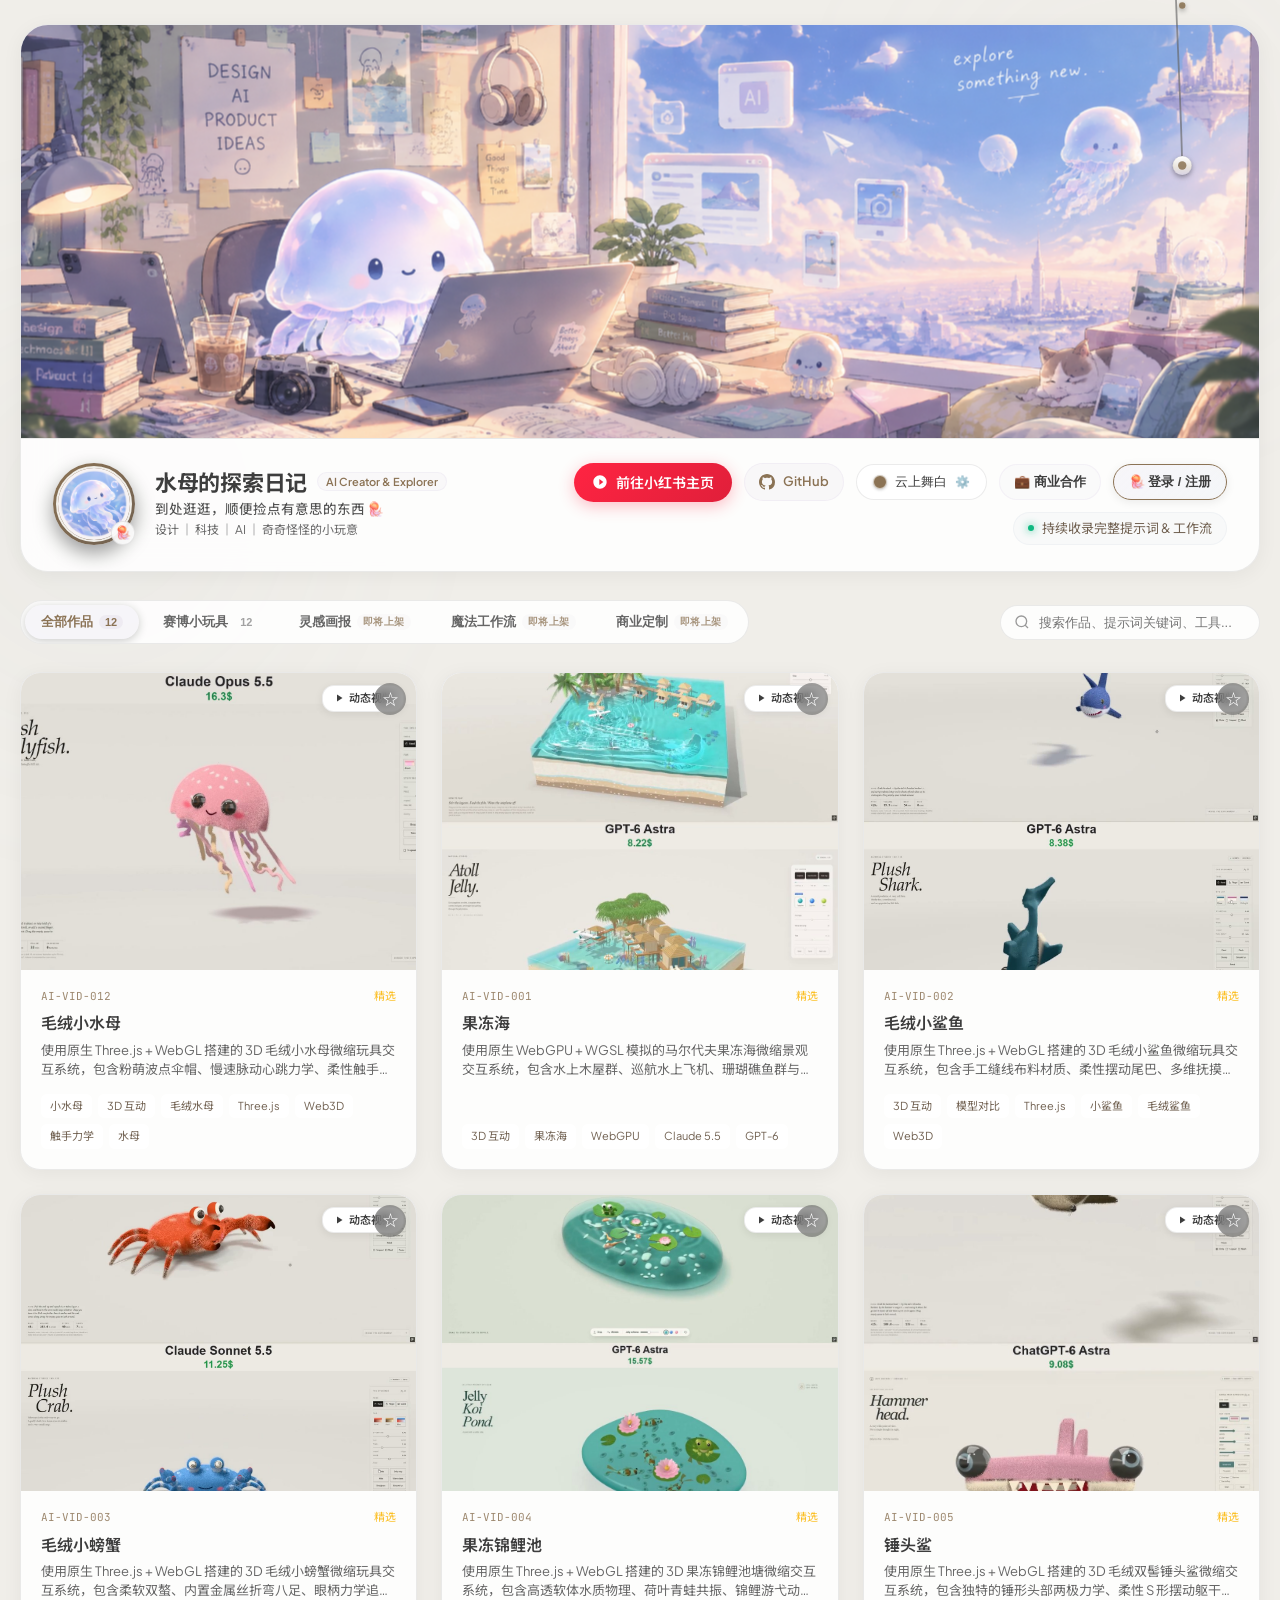
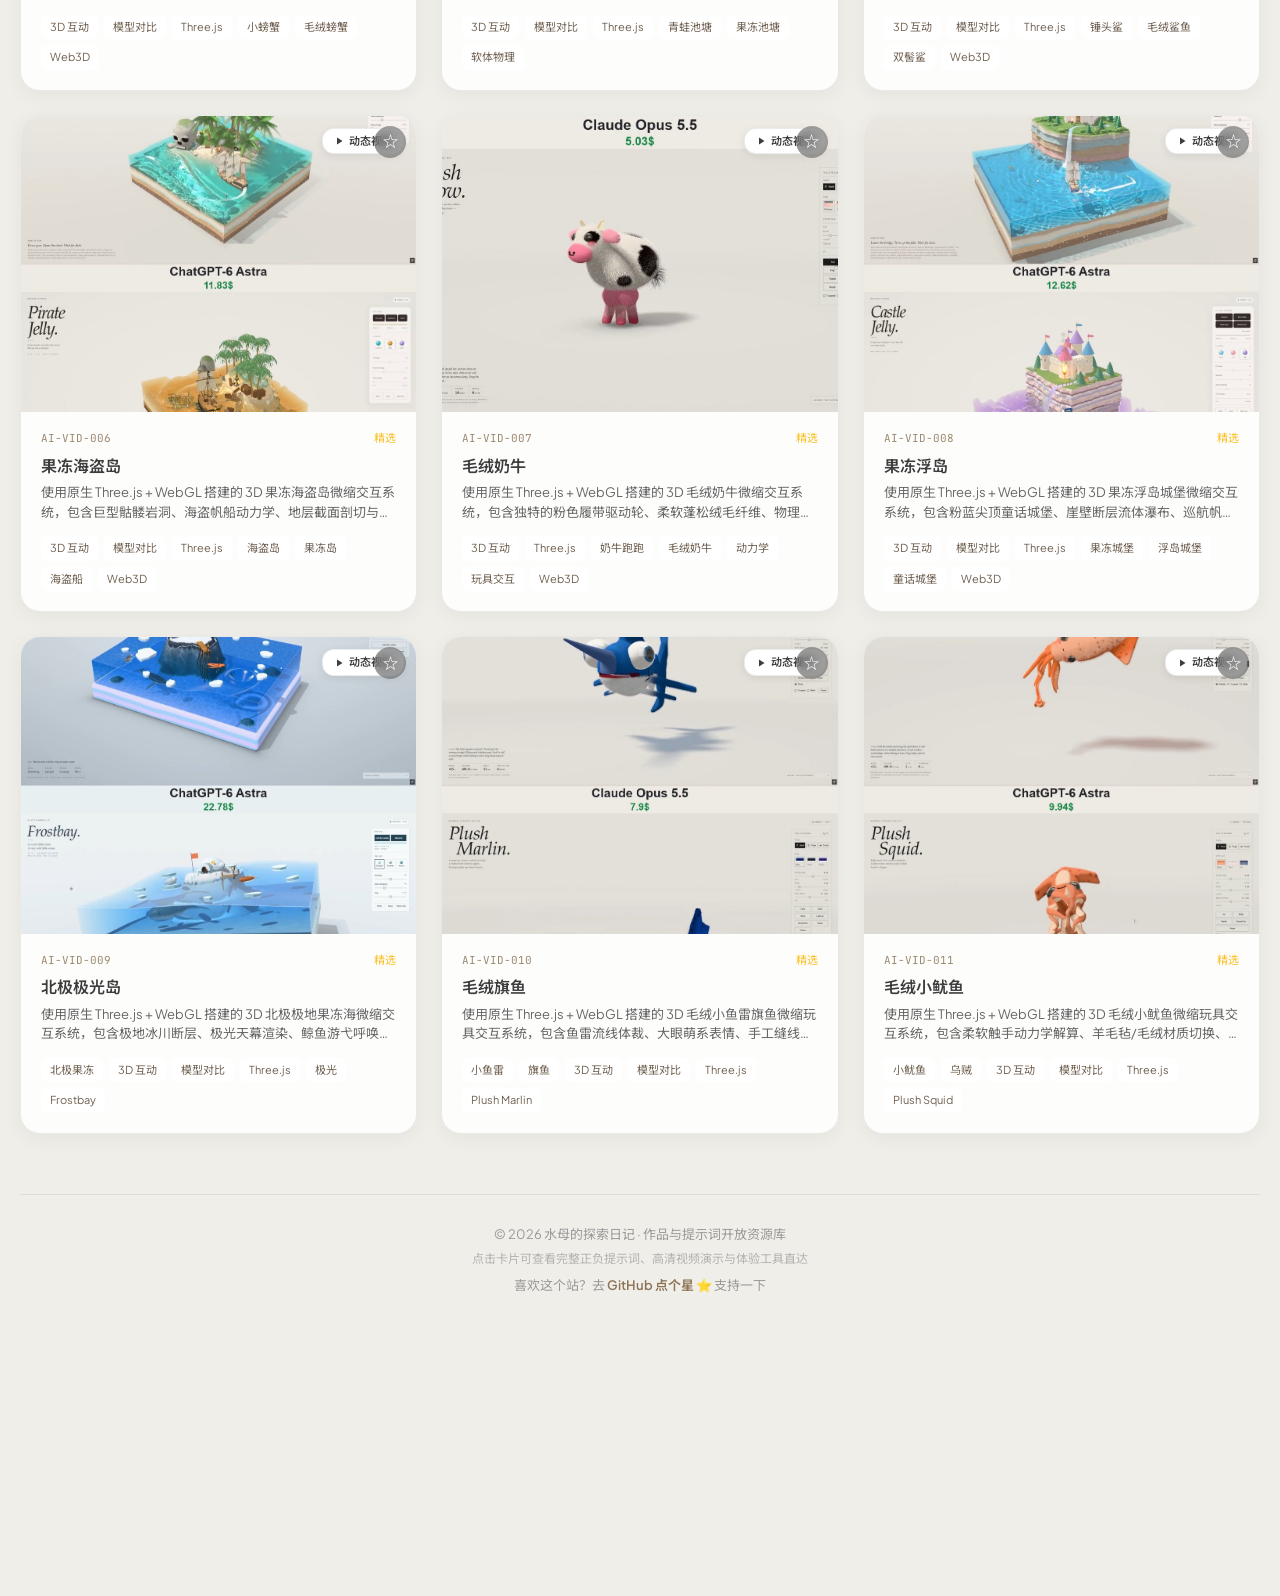
==== commit 17af89db: "chore: 作品池发布 20261021_194313" ====
--- a/public/index.html
+++ b/public/index.html
@@ -439,7 +439,7 @@
   <script src="seaweed.js?v=20261017_1405"></script>
   <script src="jellyfish.js?v=20261017_1405"></script>
   <script src="pullcord.js?v=20261017_1405"></script>
-  <script src="data.js?v=20261021_1941"></script>
-  <script src="app.js?v=20261021_1941"></script>
+  <script src="data.js?v=20261021_1943"></script>
+  <script src="app.js?v=20261021_1943"></script>
 </body>
 </html>
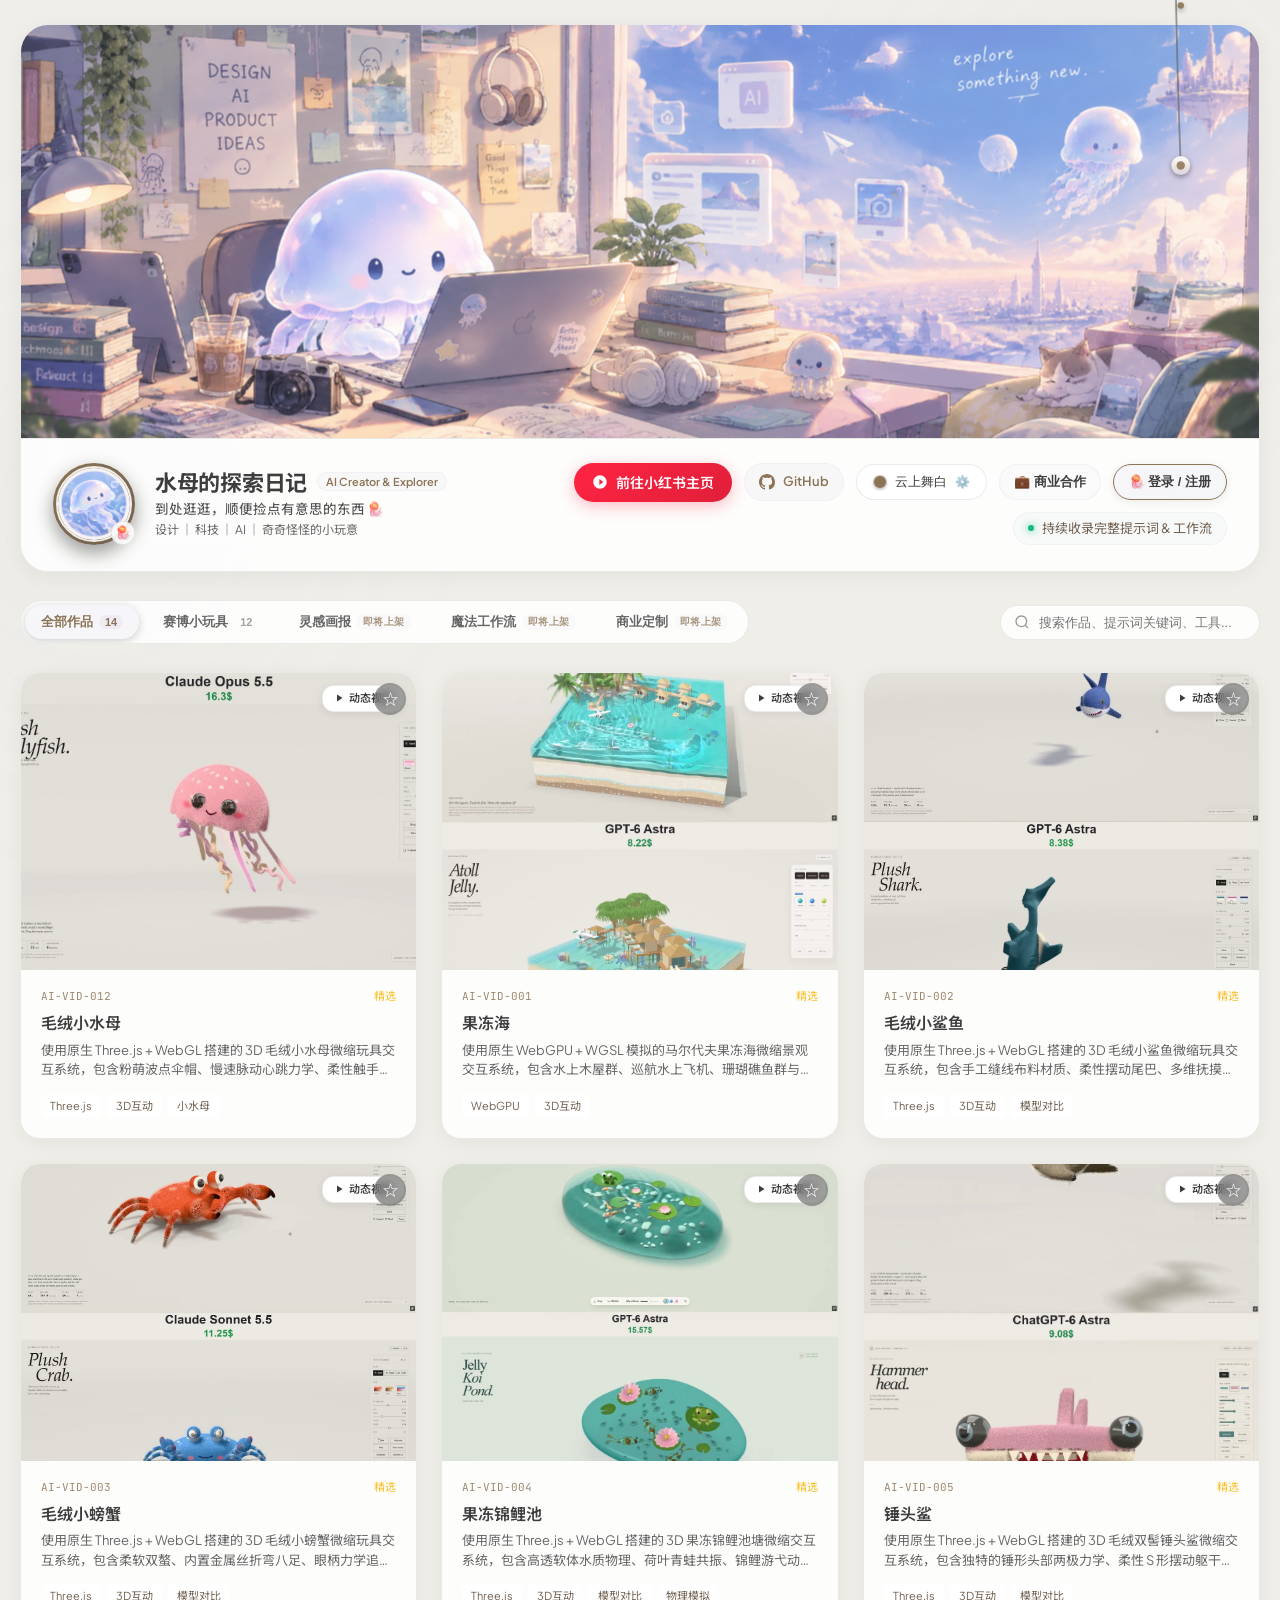
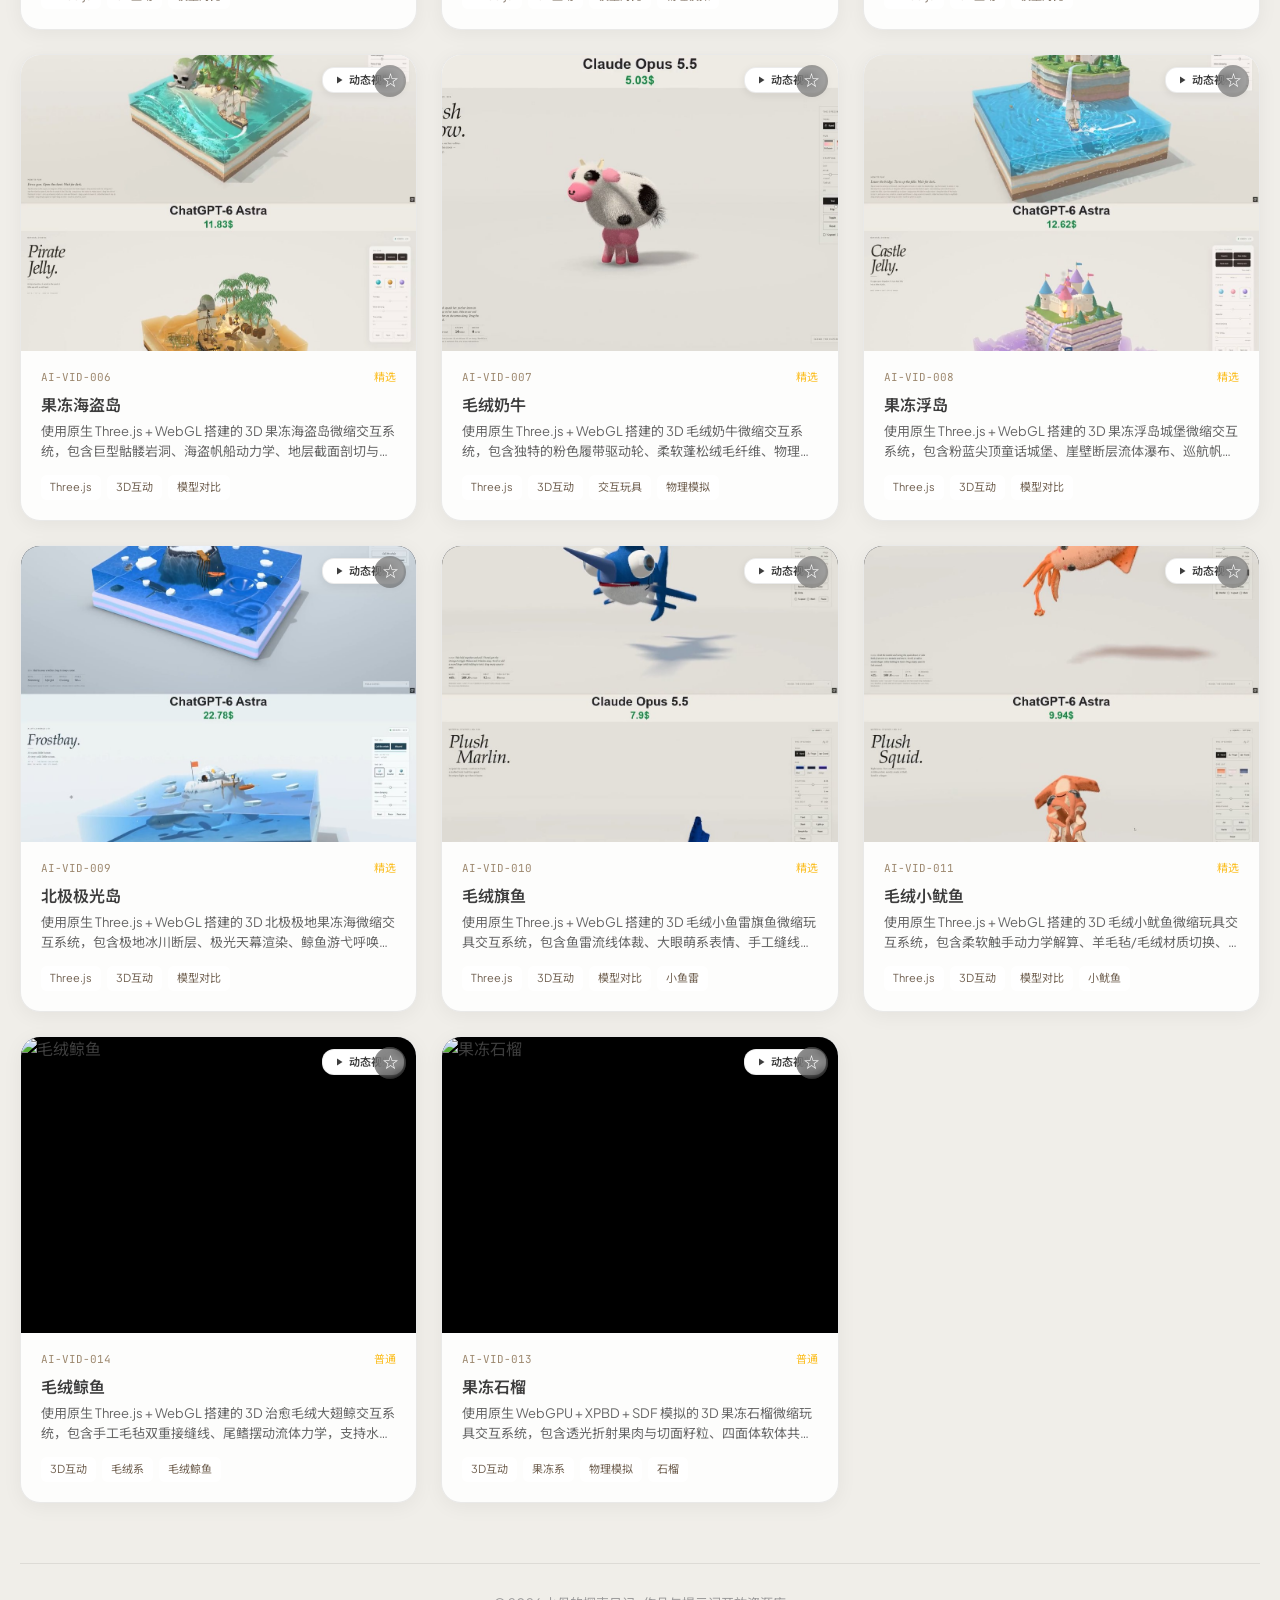
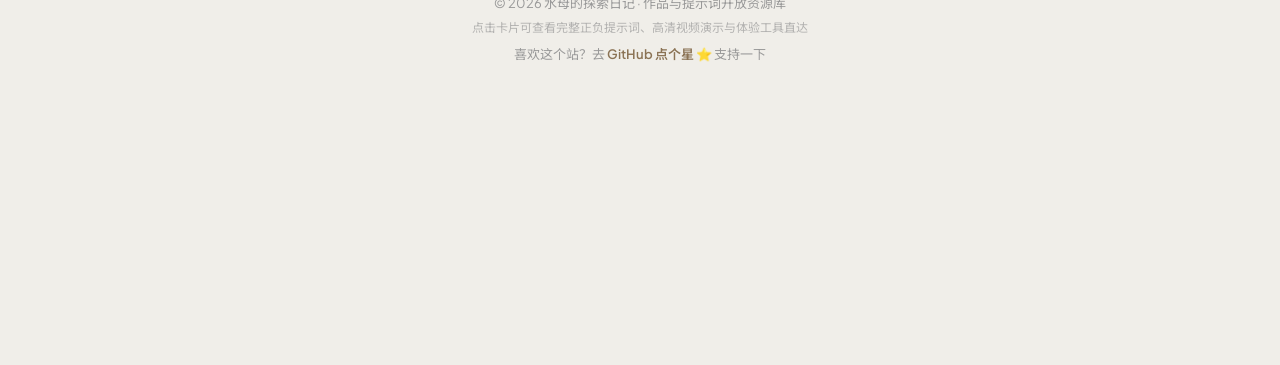
==== commit 156f00a9: "chore: 作品池发布 20261028_074907 14条 + 013/014 顺序编号" ====
--- a/public/index.html
+++ b/public/index.html
@@ -439,7 +439,7 @@
   <script src="seaweed.js?v=20261017_1405"></script>
   <script src="jellyfish.js?v=20261017_1405"></script>
   <script src="pullcord.js?v=20261017_1405"></script>
-  <script src="data.js?v=20261021_1943"></script>
-  <script src="app.js?v=20261021_1943"></script>
+  <script src="data.js?v=20261028_0749"></script>
+  <script src="app.js?v=20261028_0749"></script>
 </body>
 </html>
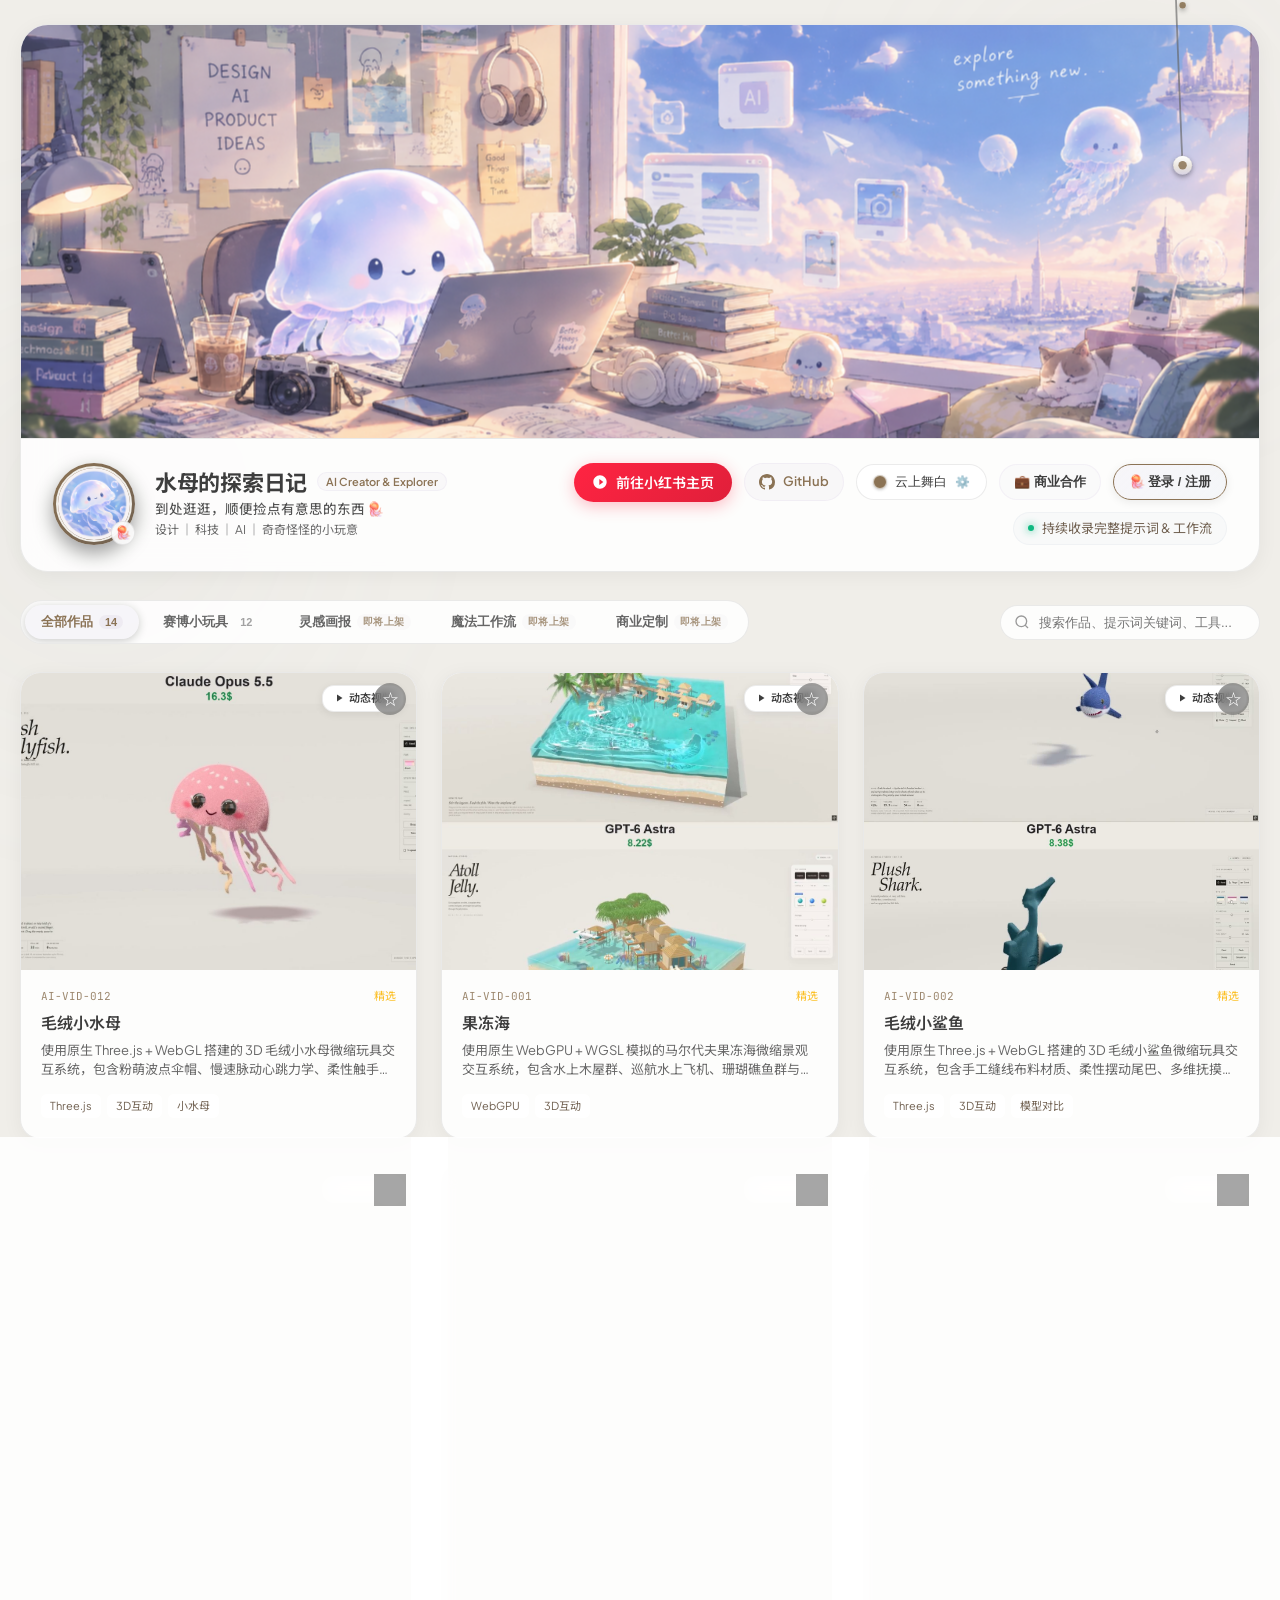
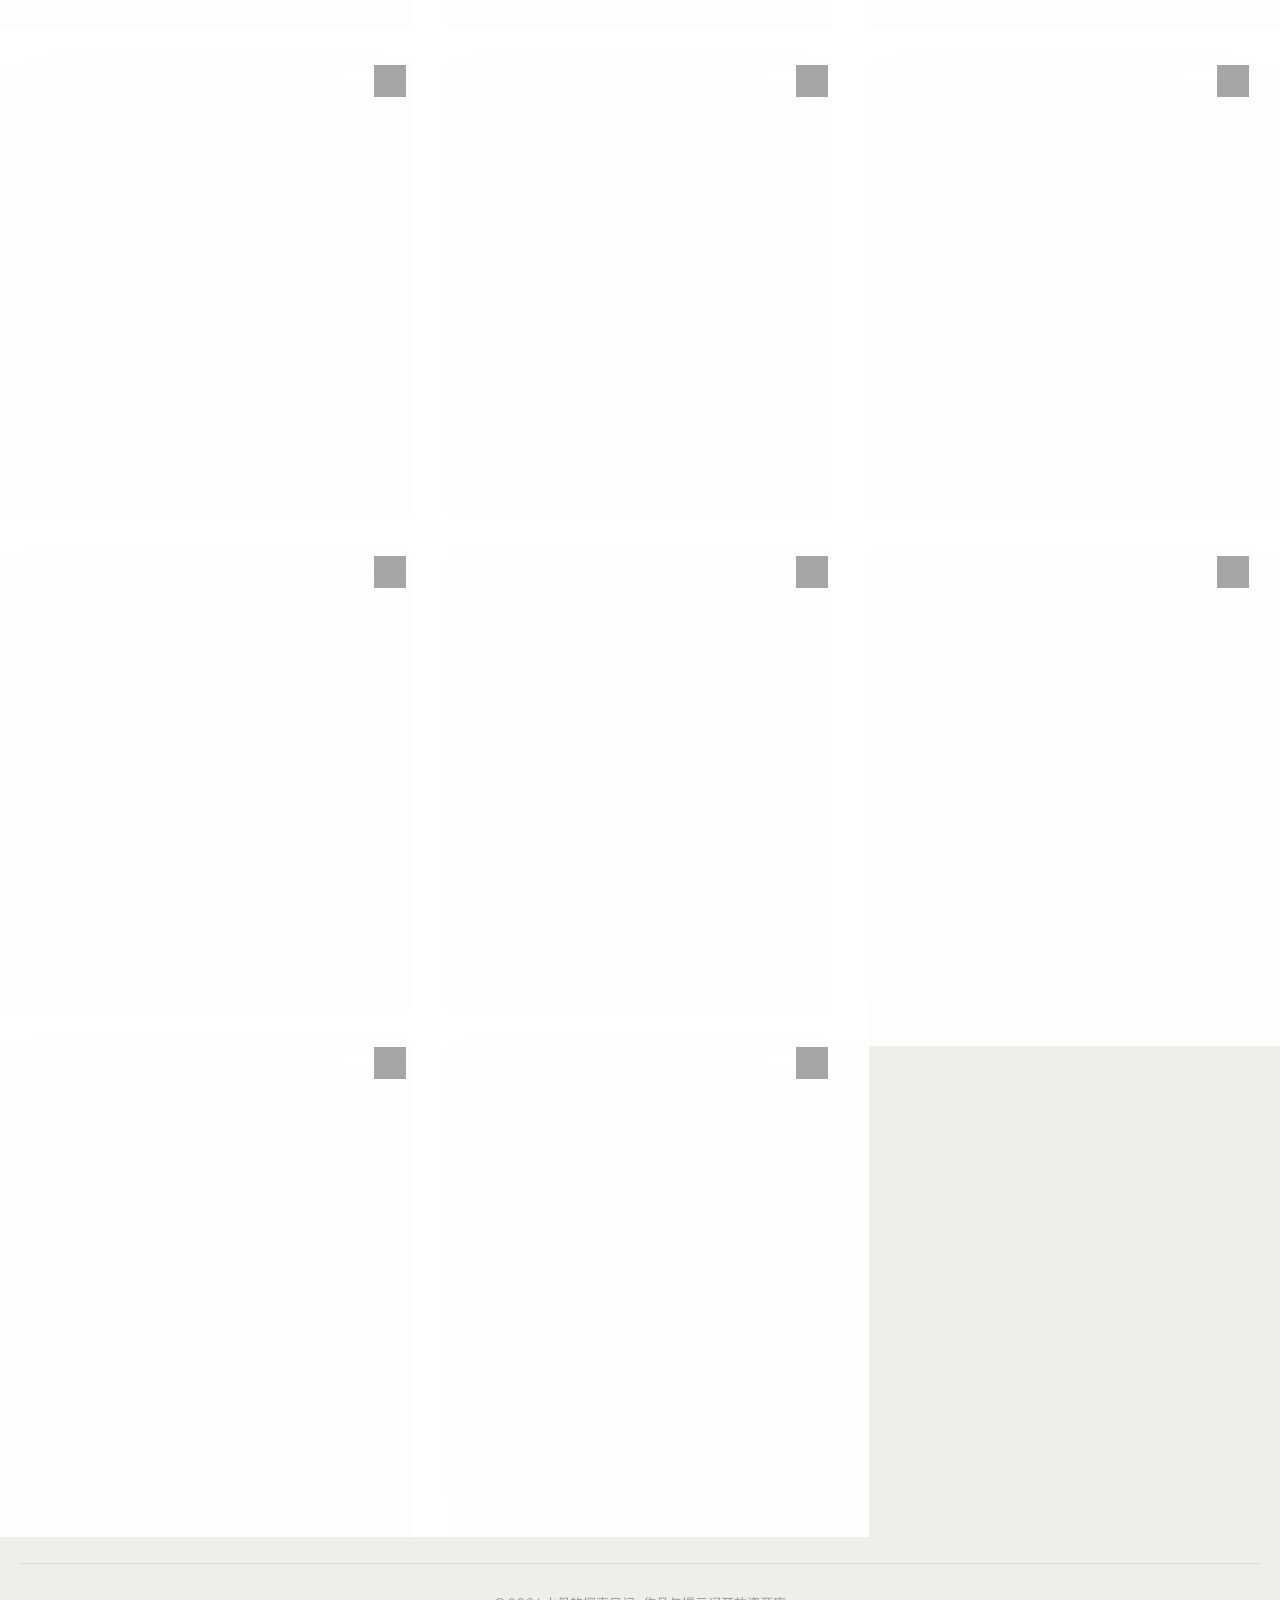
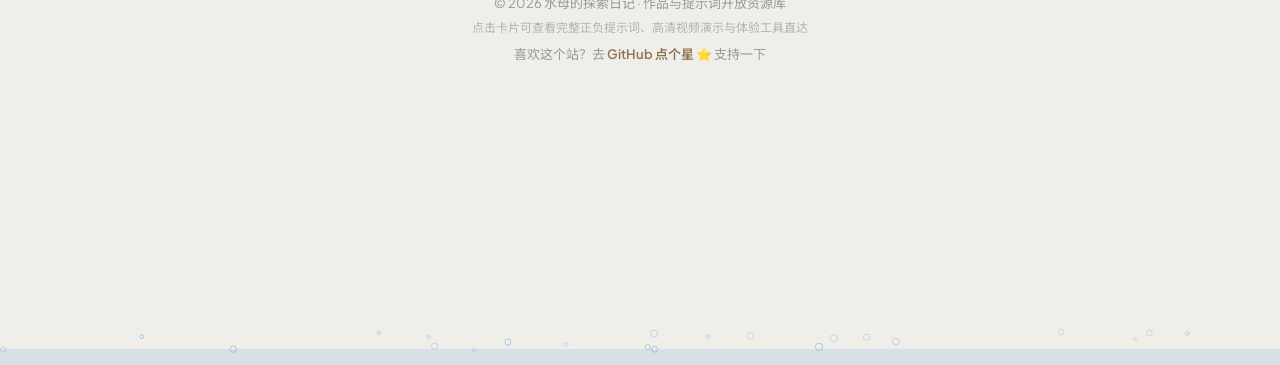
==== commit 4392afd9: "chore: 作品池发布 20261028_110458 14条 + 013/014 顺序编号" ====
--- a/public/index.html
+++ b/public/index.html
@@ -439,7 +439,7 @@
   <script src="seaweed.js?v=20261017_1405"></script>
   <script src="jellyfish.js?v=20261017_1405"></script>
   <script src="pullcord.js?v=20261017_1405"></script>
-  <script src="data.js?v=20261028_0749"></script>
-  <script src="app.js?v=20261028_0749"></script>
+  <script src="data.js?v=20261028_1105"></script>
+  <script src="app.js?v=20261028_1105"></script>
 </body>
 </html>
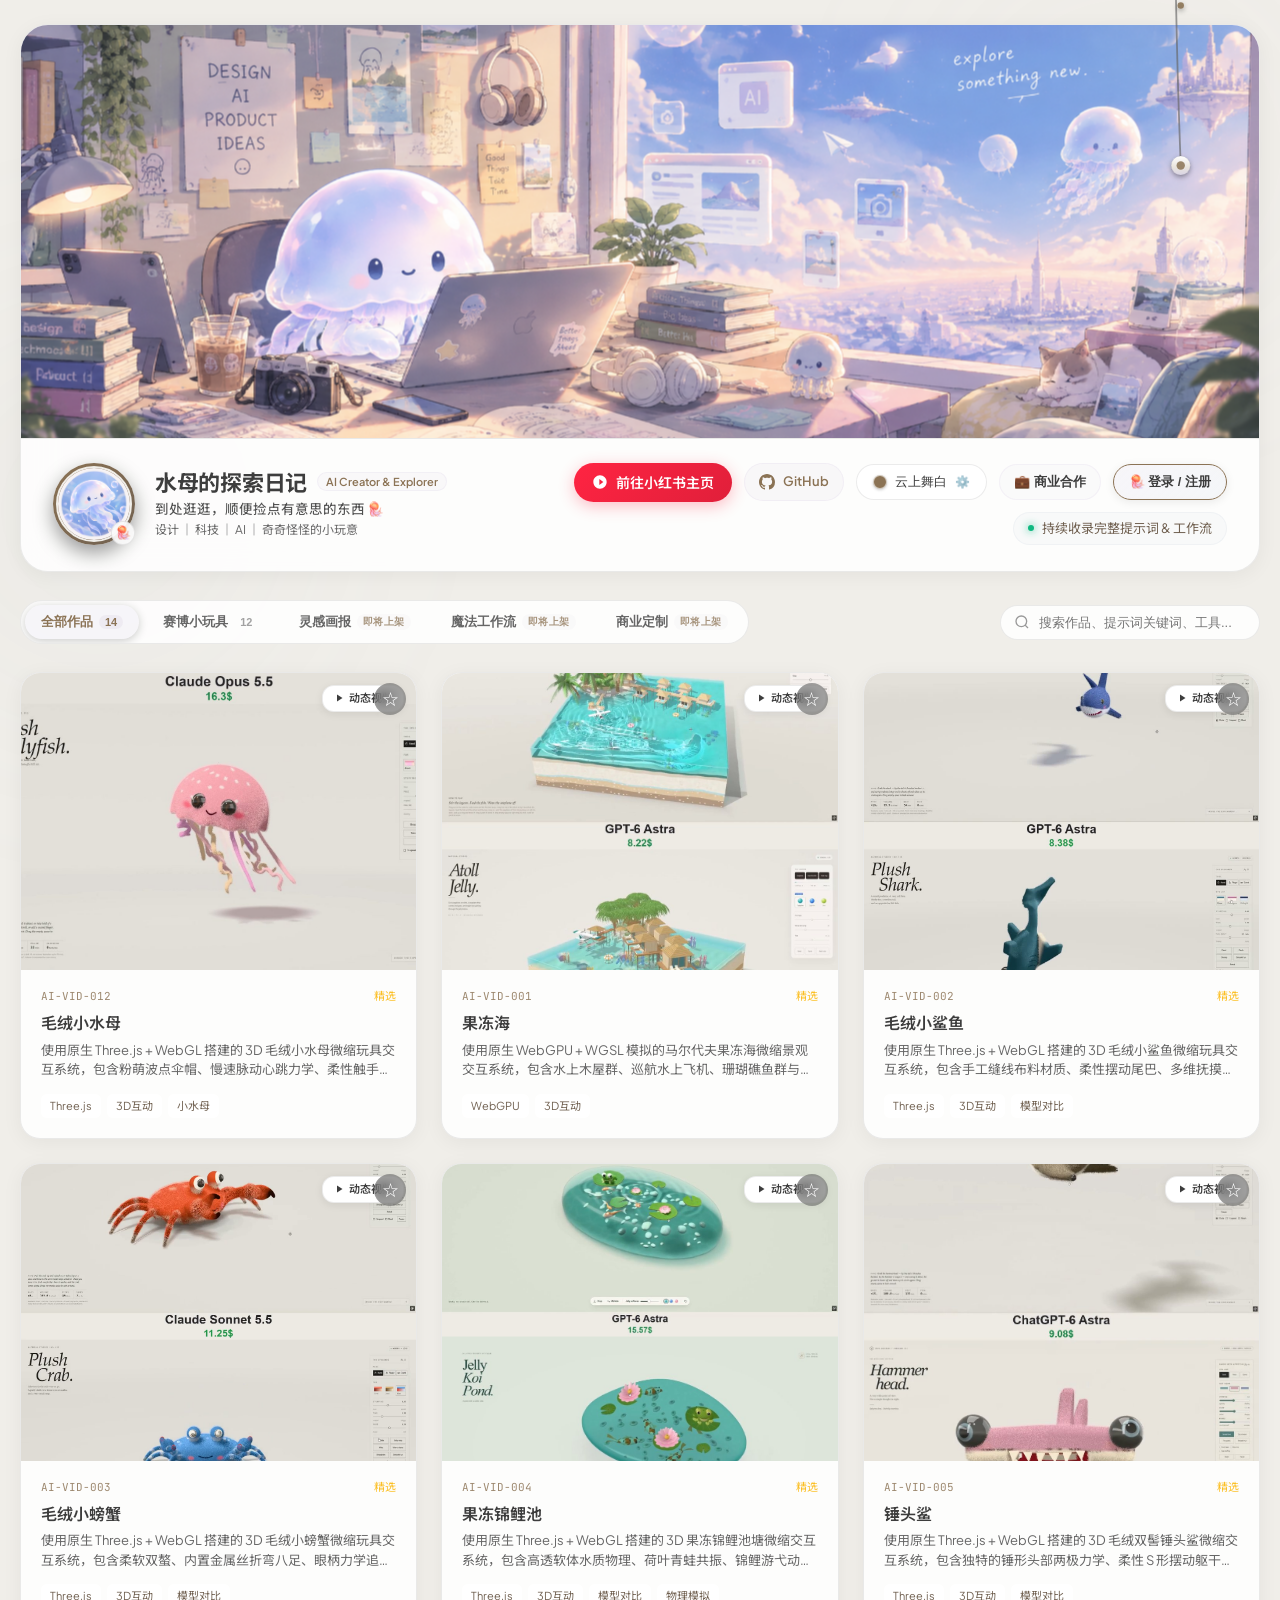
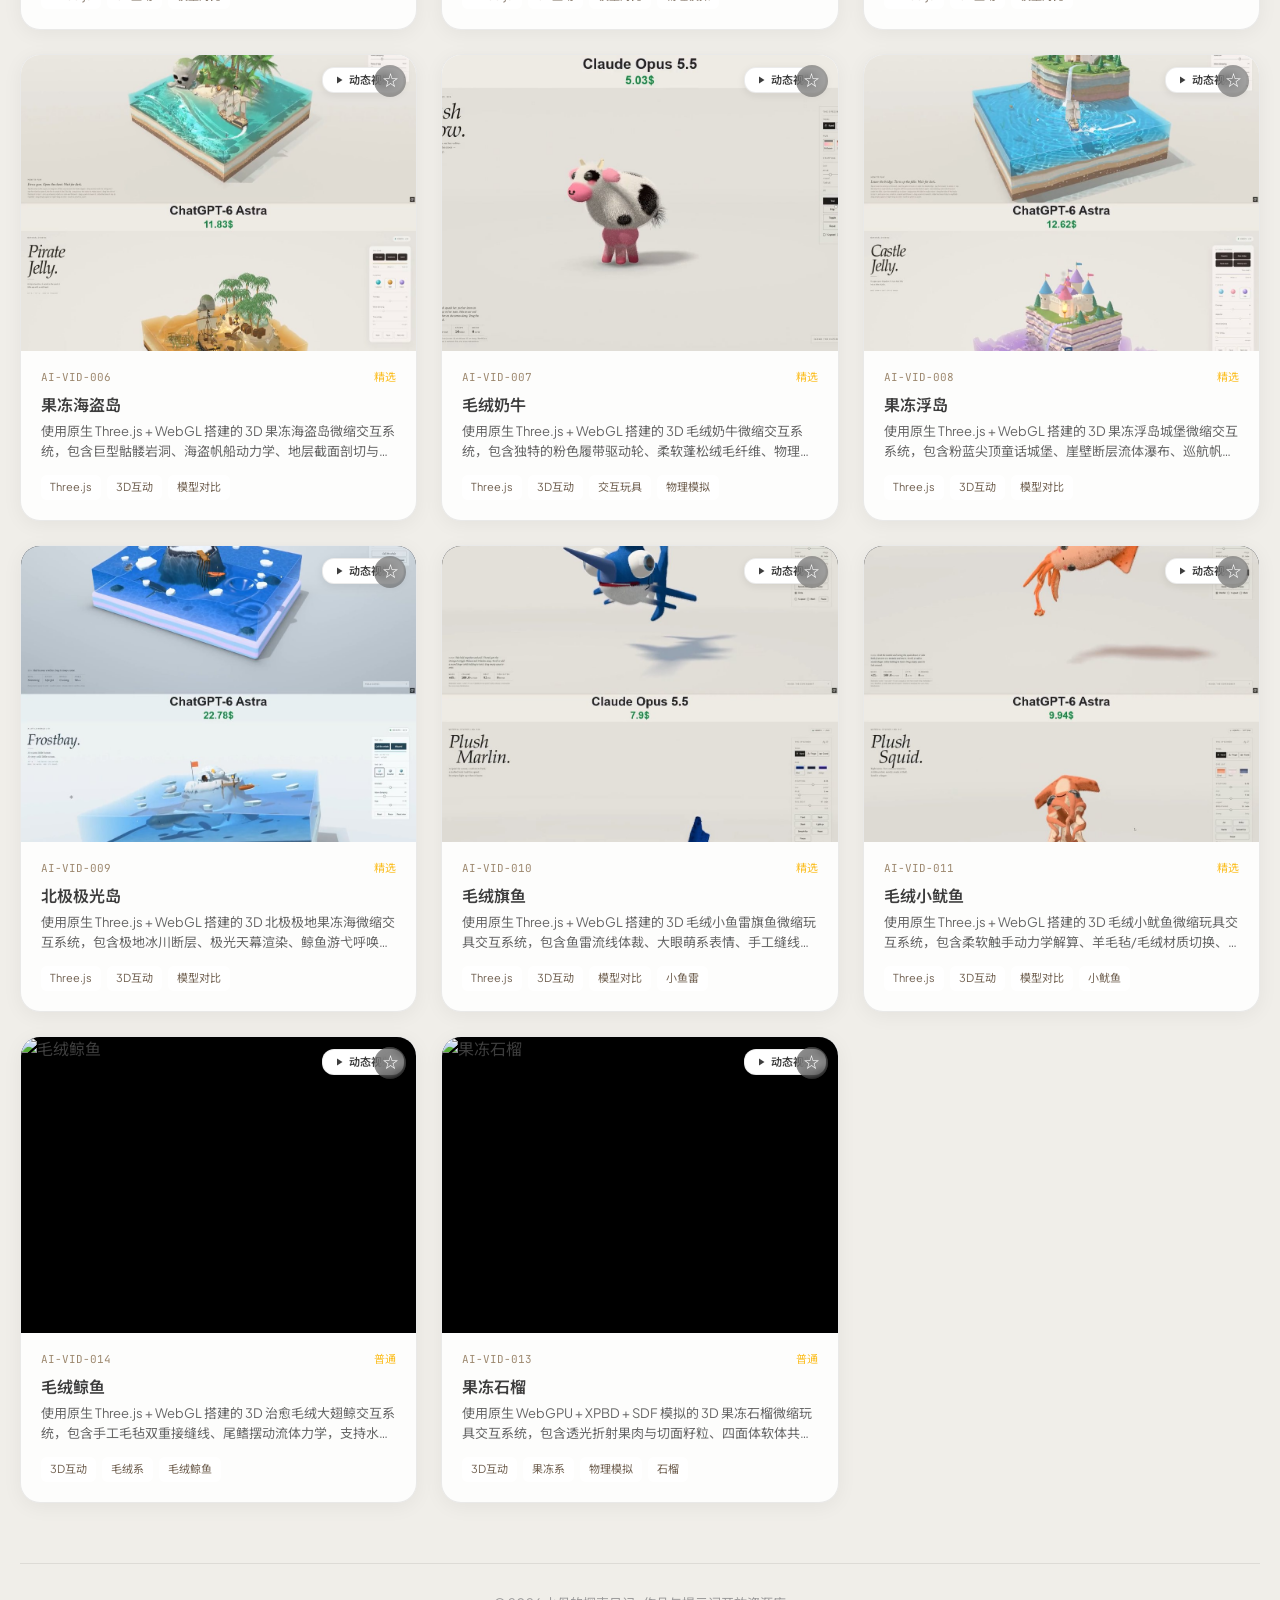
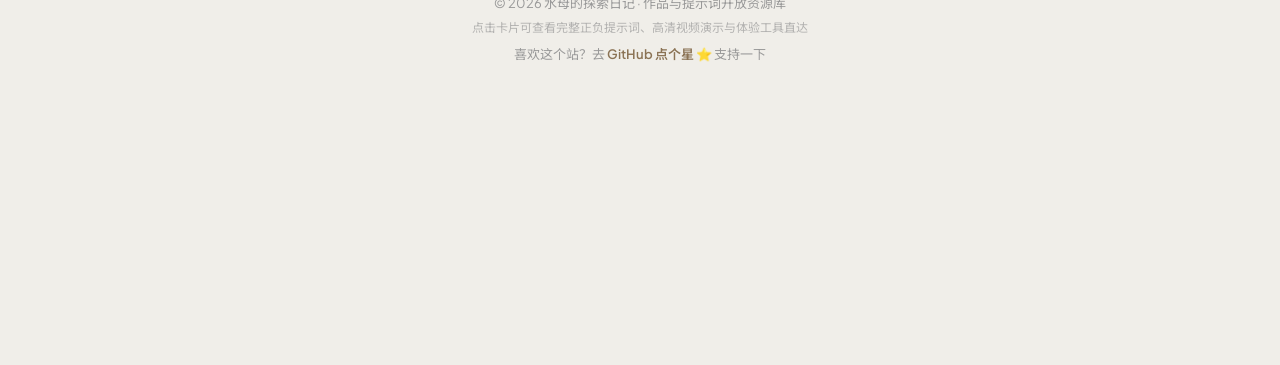
==== commit 4a0e3854: "chore: 作品池发布 20261028_130733" ====
--- a/public/index.html
+++ b/public/index.html
@@ -439,7 +439,7 @@
   <script src="seaweed.js?v=20261017_1405"></script>
   <script src="jellyfish.js?v=20261017_1405"></script>
   <script src="pullcord.js?v=20261017_1405"></script>
-  <script src="data.js?v=20261028_1105"></script>
-  <script src="app.js?v=20261028_1105"></script>
+  <script src="data.js?v=20261028_1308"></script>
+  <script src="app.js?v=20261028_1308"></script>
 </body>
 </html>
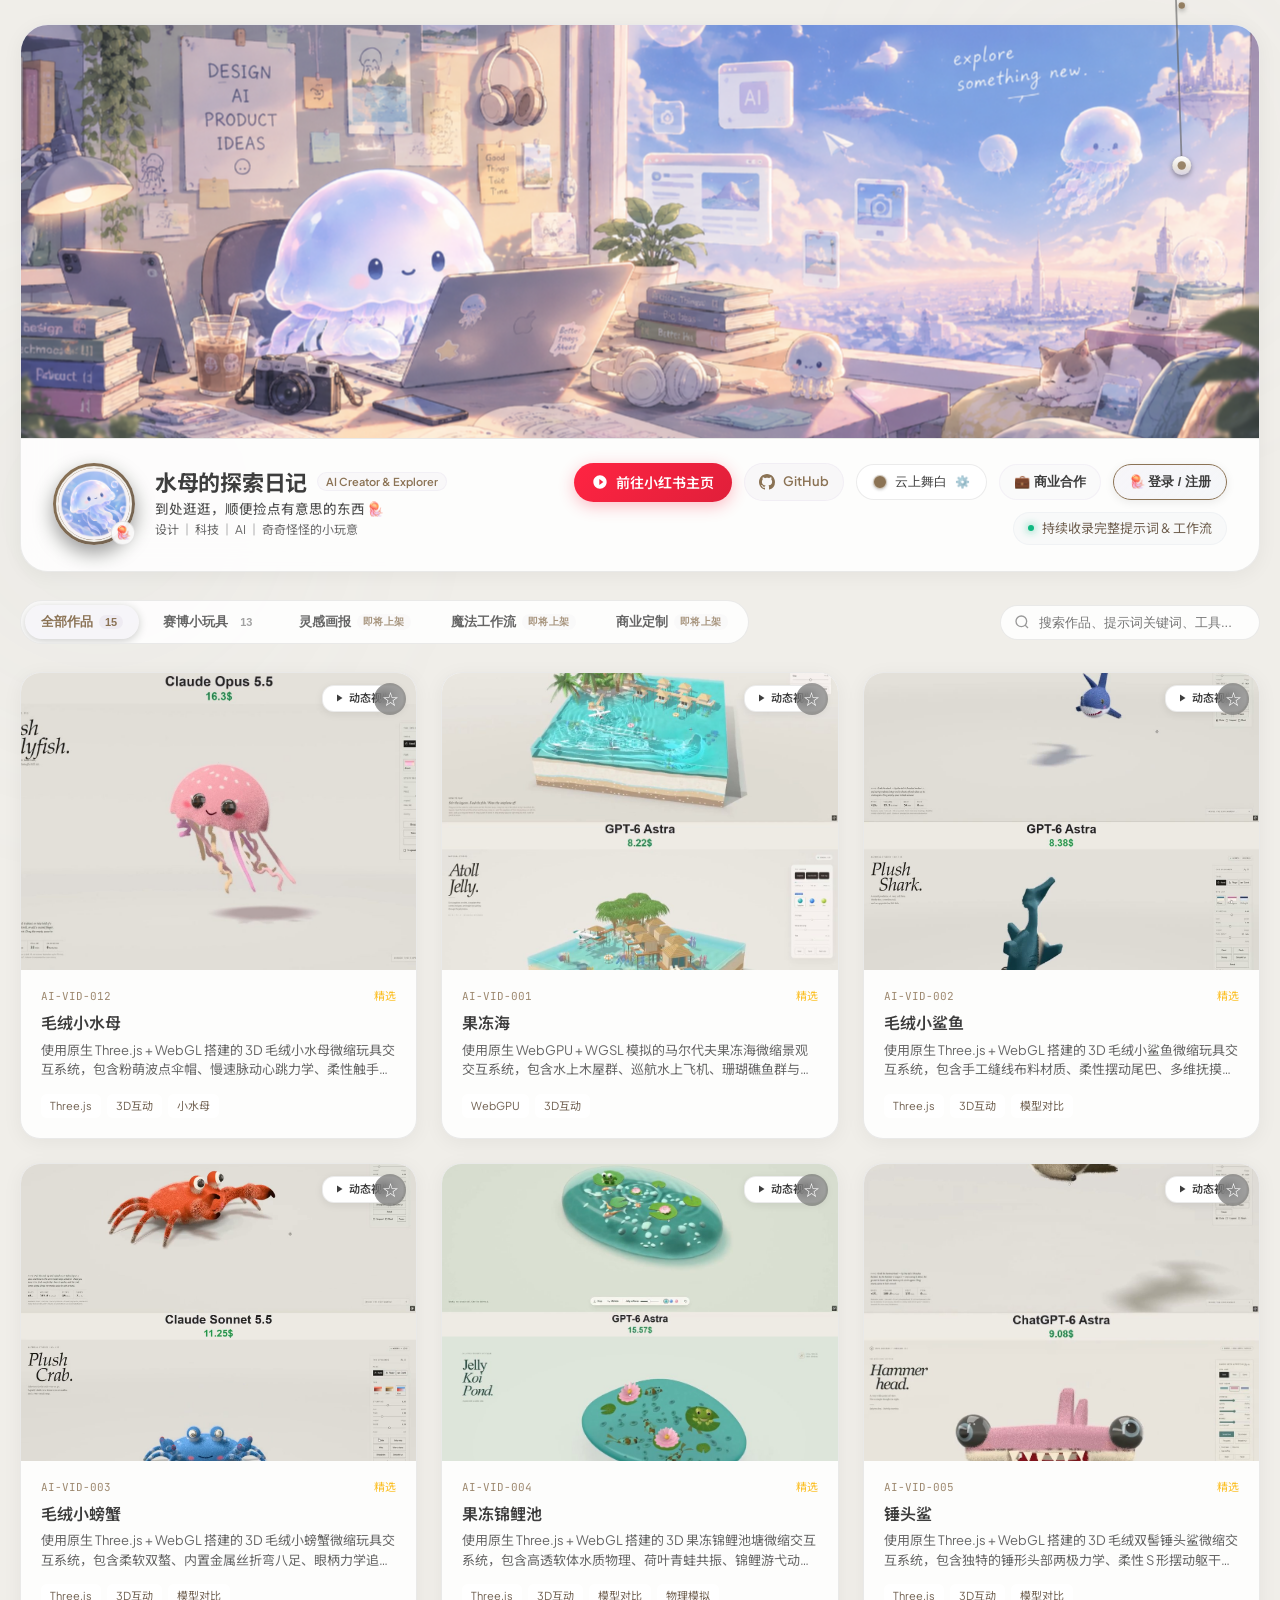
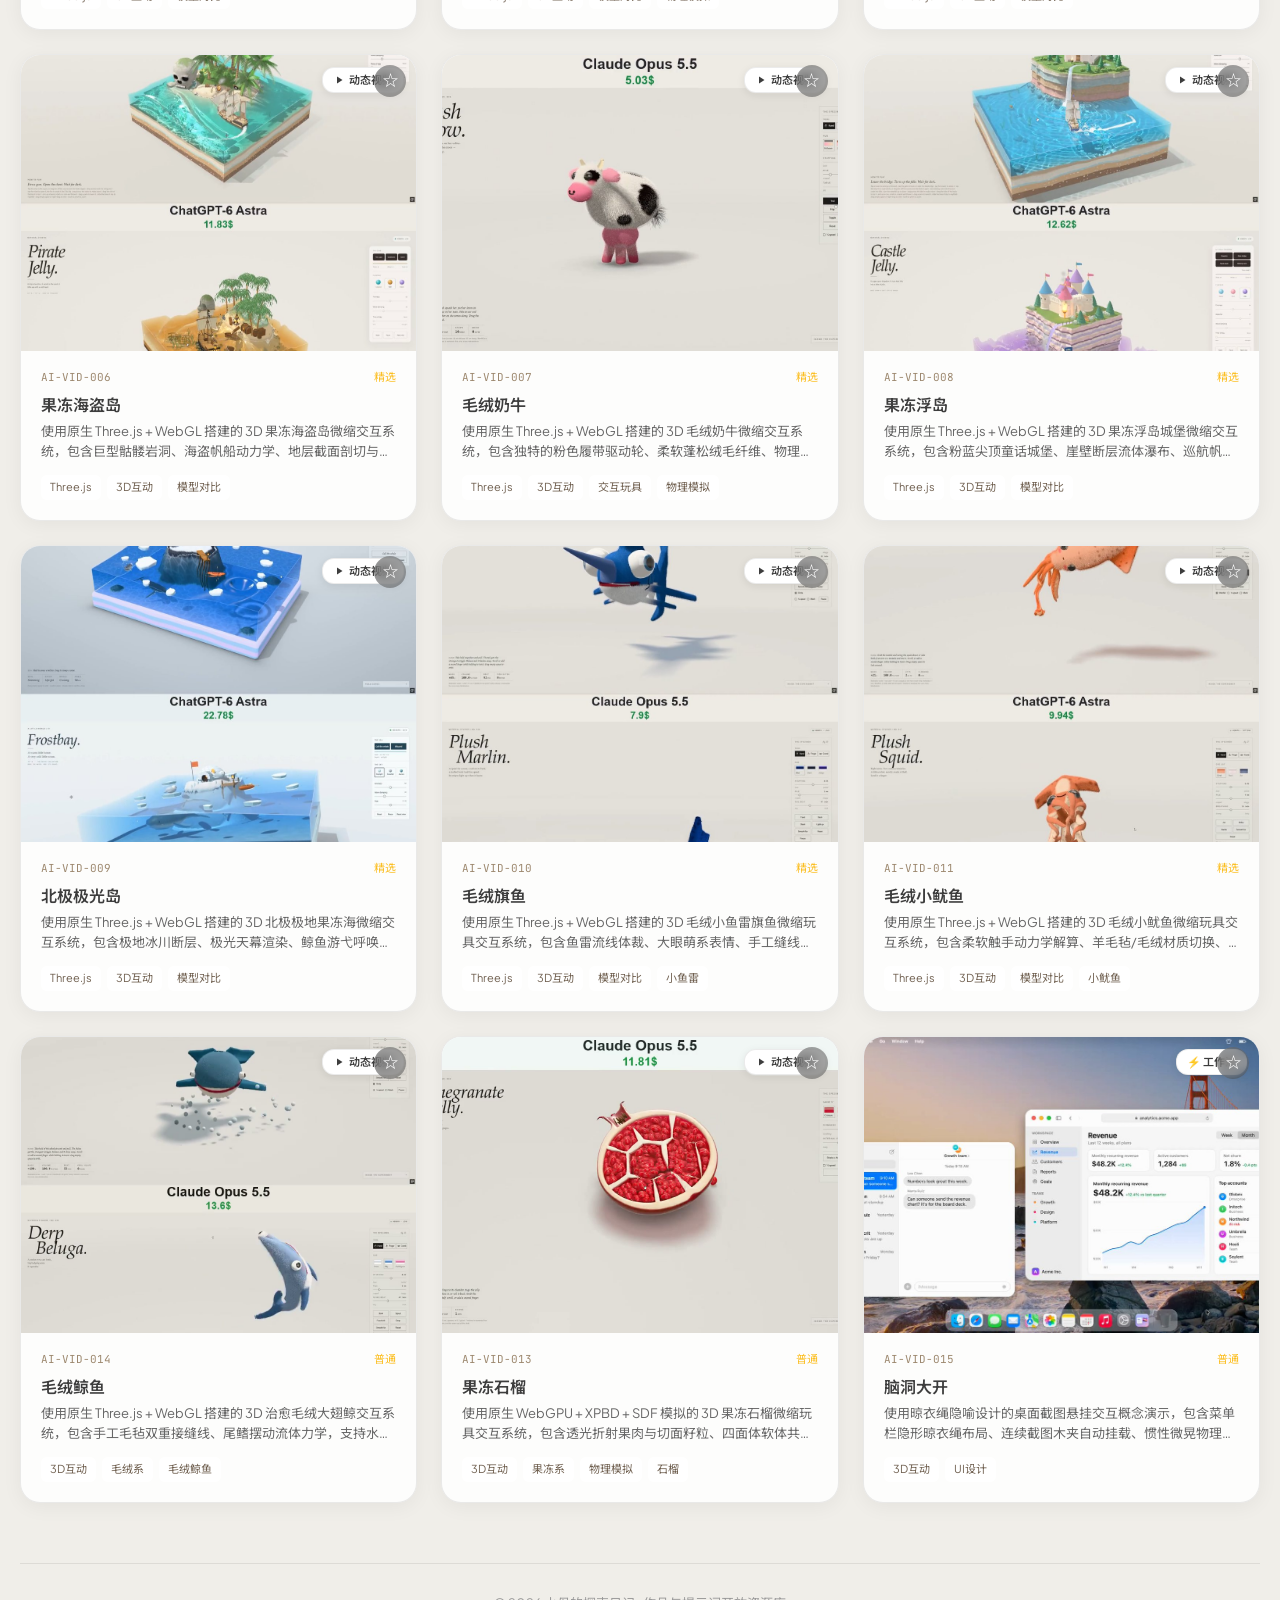
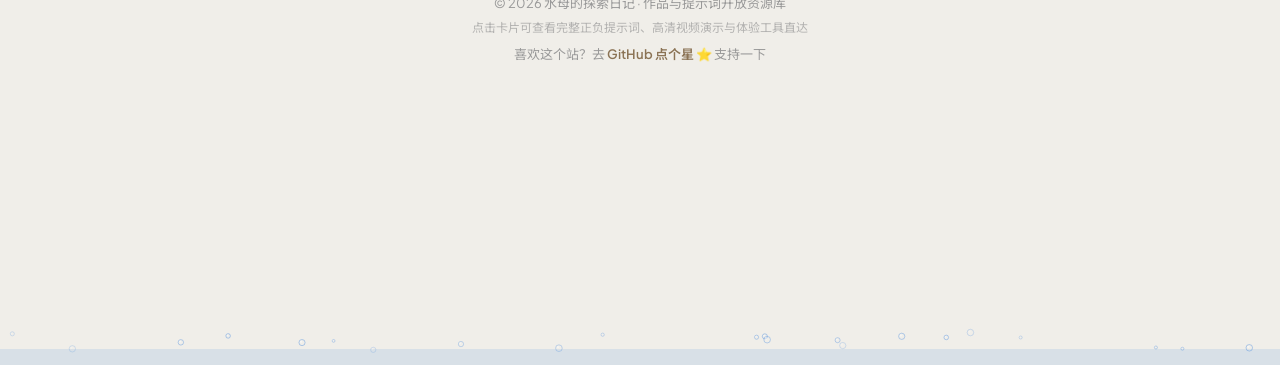
==== commit 209581b8: "chore: 作品池发布 20261028_133313 端到端测试：#8 脑洞大开 上架" ====
--- a/public/index.html
+++ b/public/index.html
@@ -439,7 +439,7 @@
   <script src="seaweed.js?v=20261017_1405"></script>
   <script src="jellyfish.js?v=20261017_1405"></script>
   <script src="pullcord.js?v=20261017_1405"></script>
-  <script src="data.js?v=20261028_1308"></script>
-  <script src="app.js?v=20261028_1308"></script>
+  <script src="data.js?v=20261028_1333"></script>
+  <script src="app.js?v=20261028_1333"></script>
 </body>
 </html>
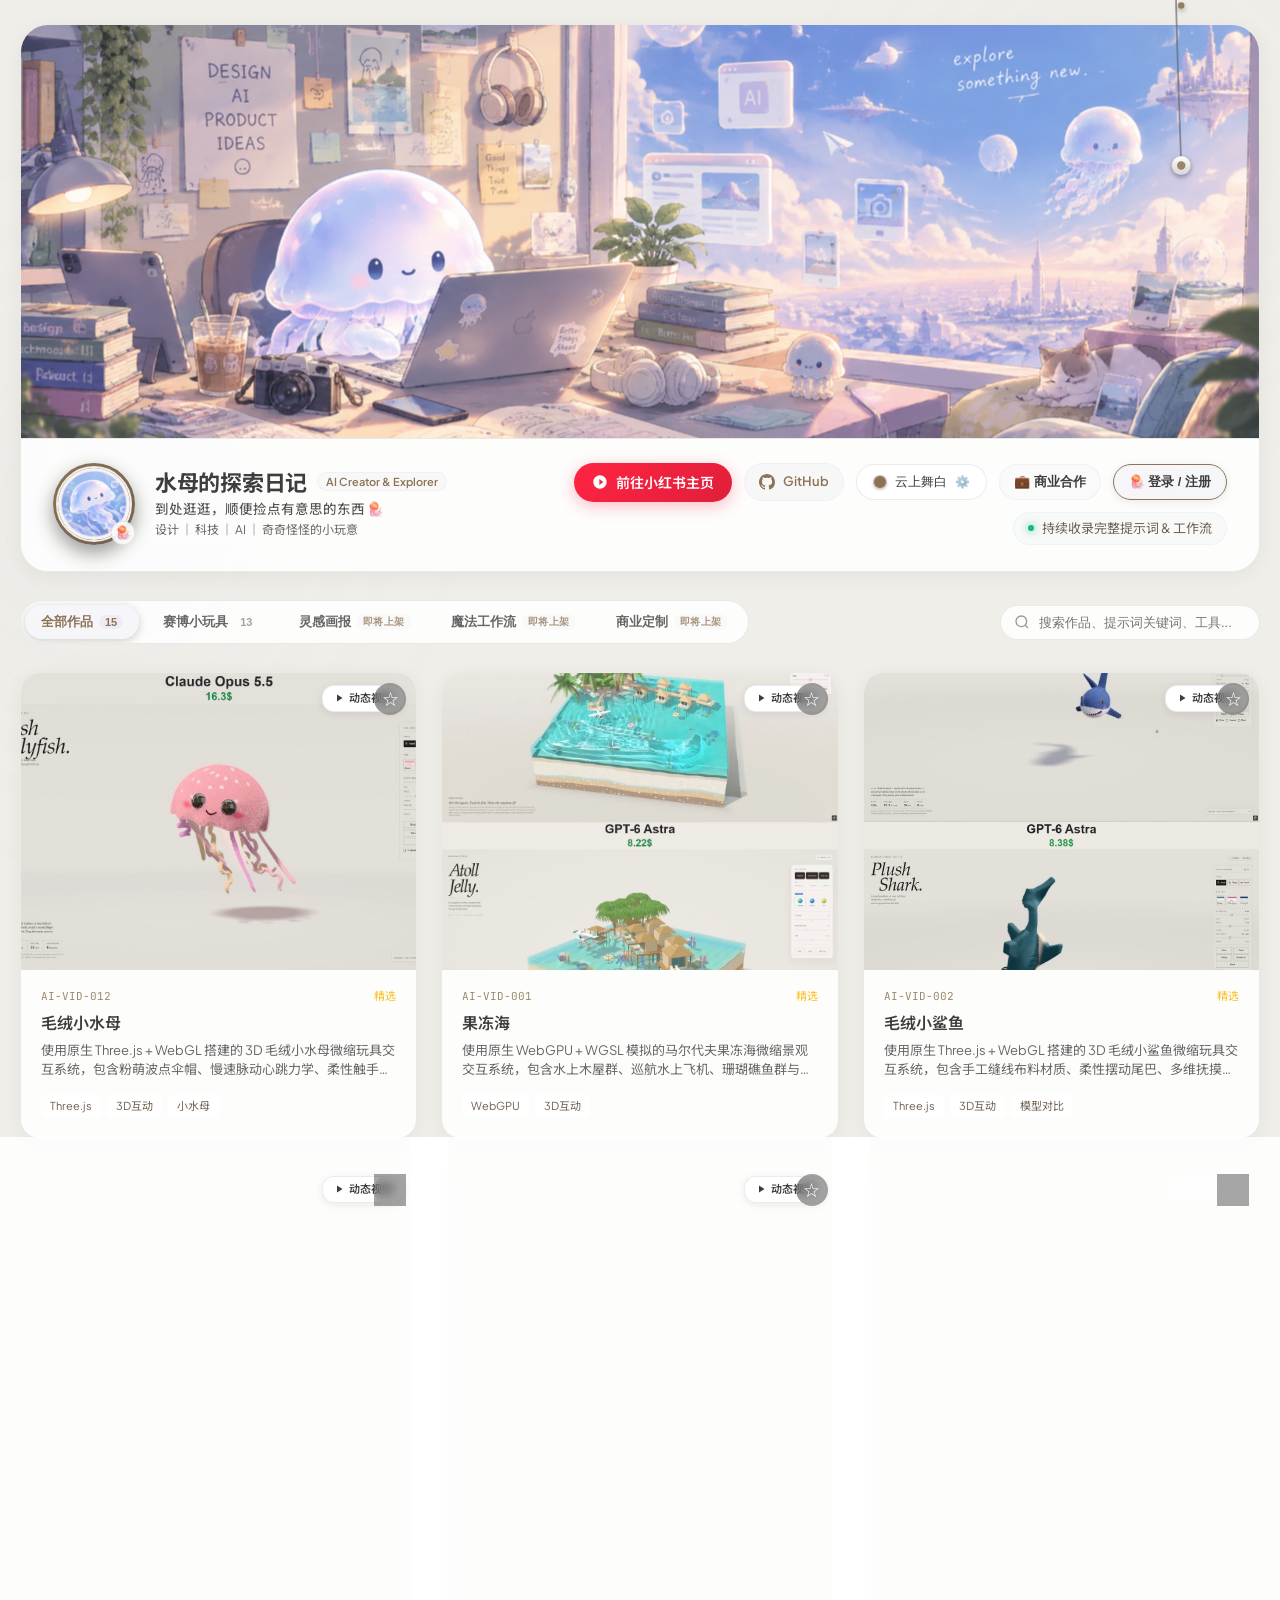
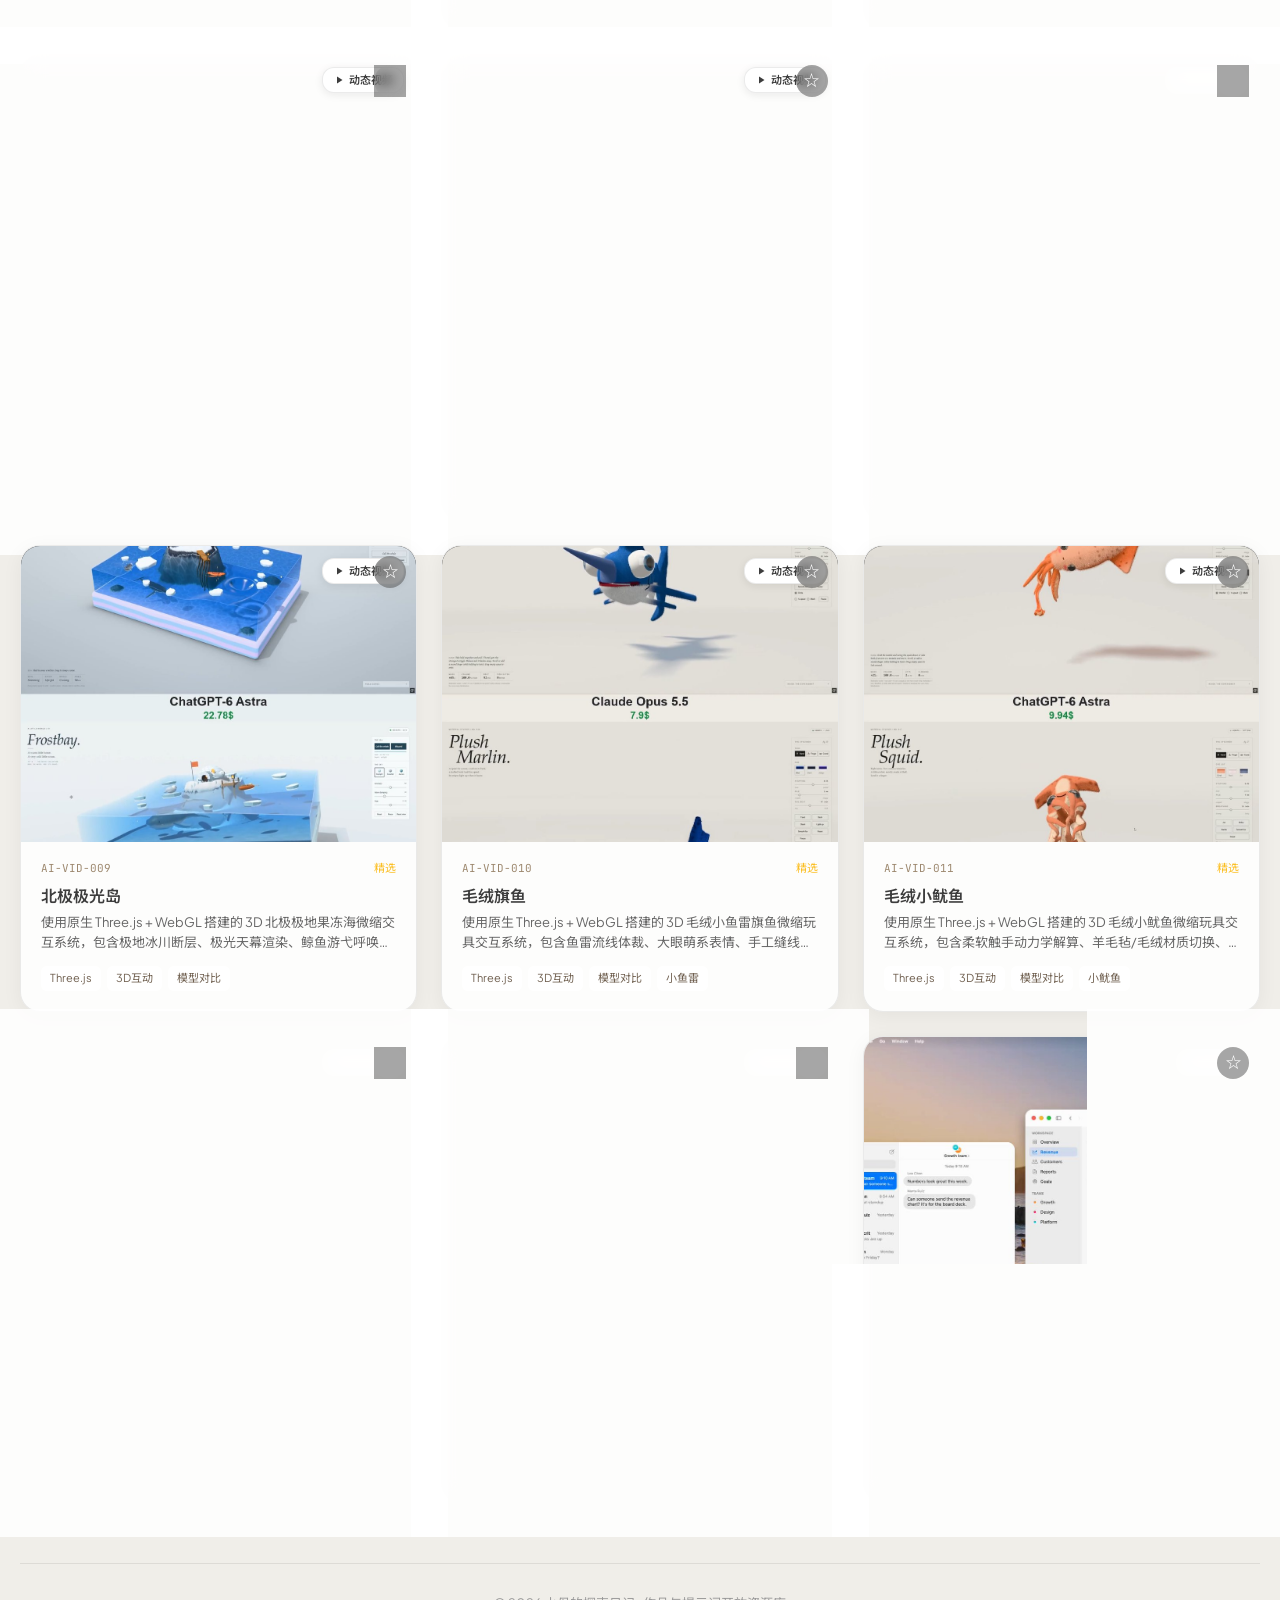
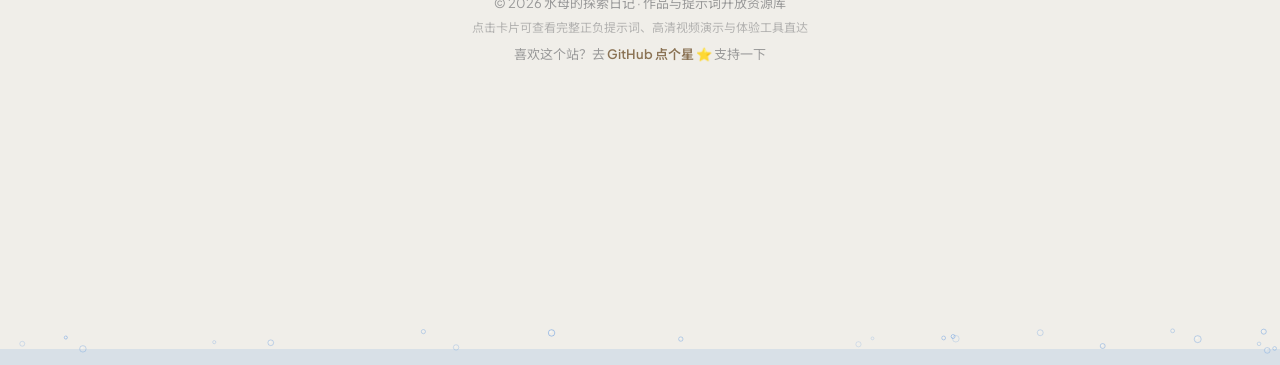
==== commit c2465acb: "chore: 作品池发布 20261028_135105 端到端测试：#8 脑洞大开 上架" ====
--- a/public/index.html
+++ b/public/index.html
@@ -439,7 +439,7 @@
   <script src="seaweed.js?v=20261017_1405"></script>
   <script src="jellyfish.js?v=20261017_1405"></script>
   <script src="pullcord.js?v=20261017_1405"></script>
-  <script src="data.js?v=20261028_1333"></script>
-  <script src="app.js?v=20261028_1333"></script>
+  <script src="data.js?v=20261028_1352"></script>
+  <script src="app.js?v=20261028_1352"></script>
 </body>
 </html>
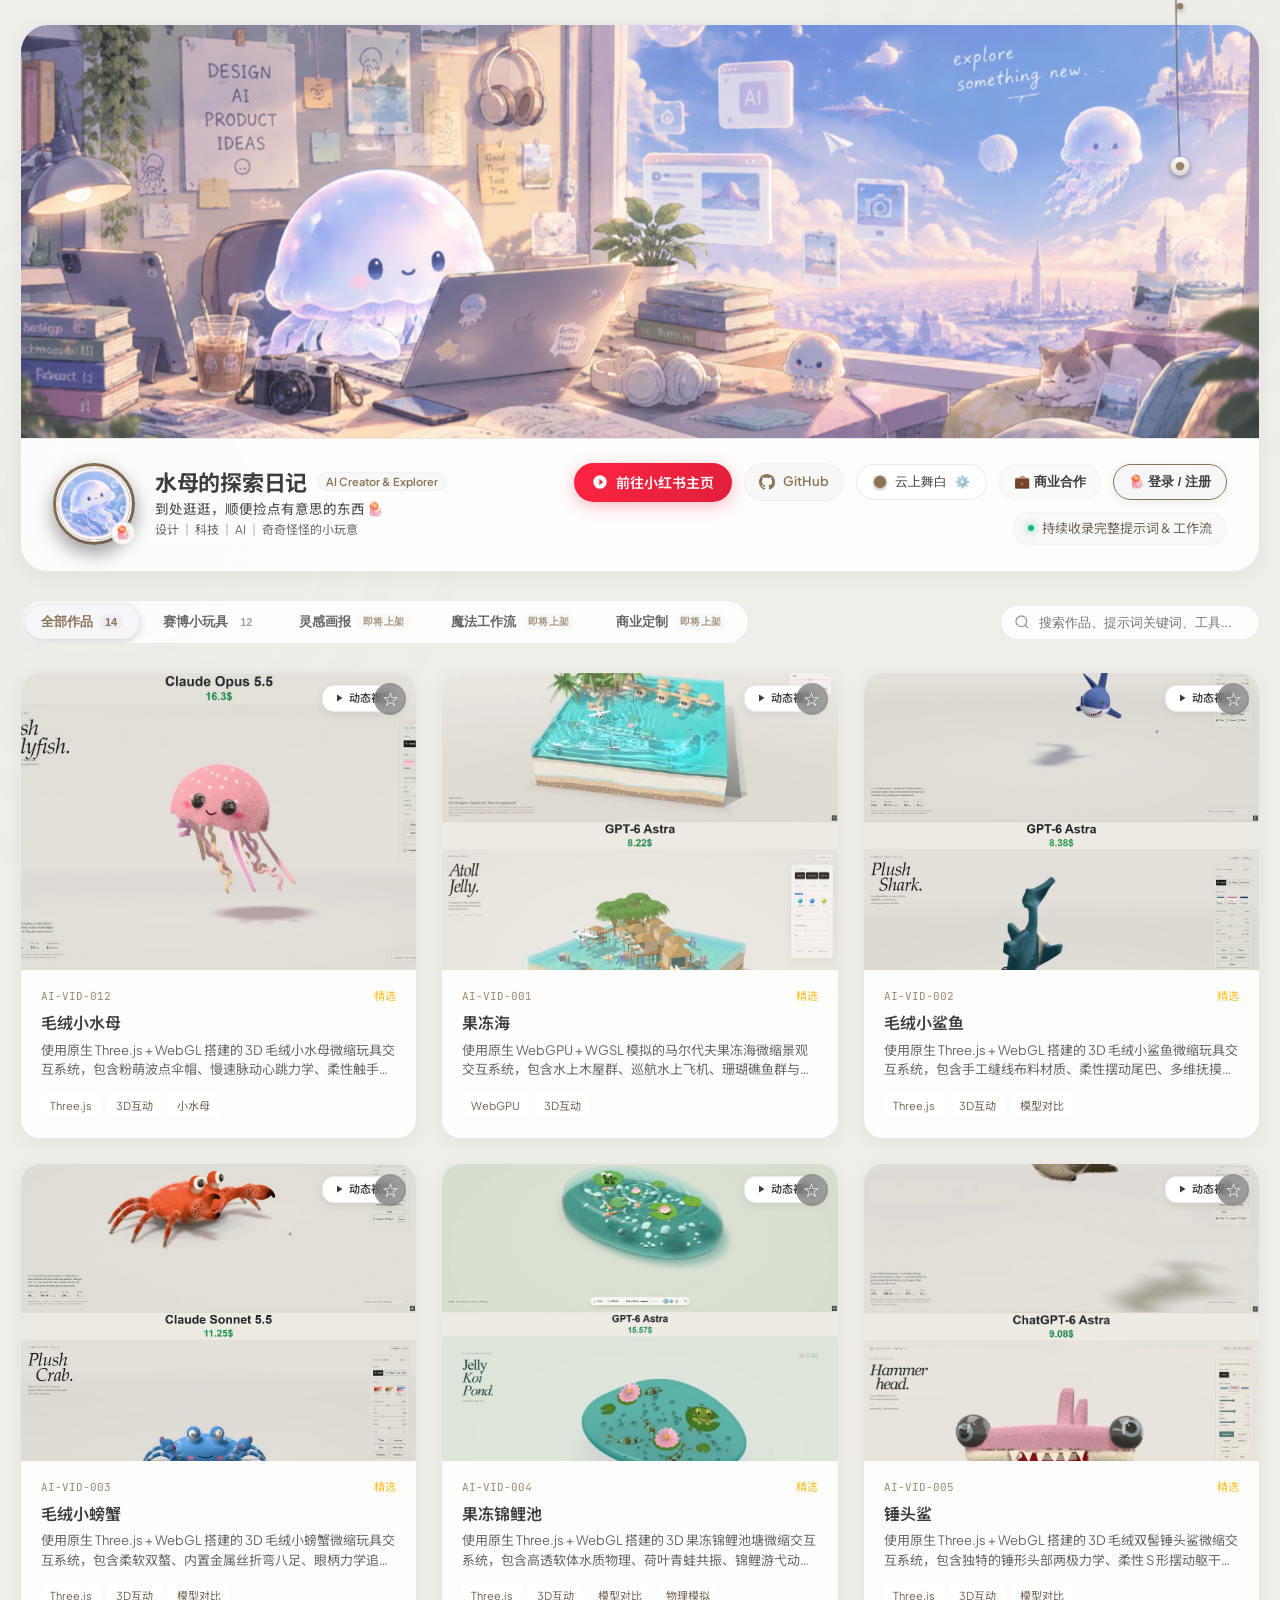
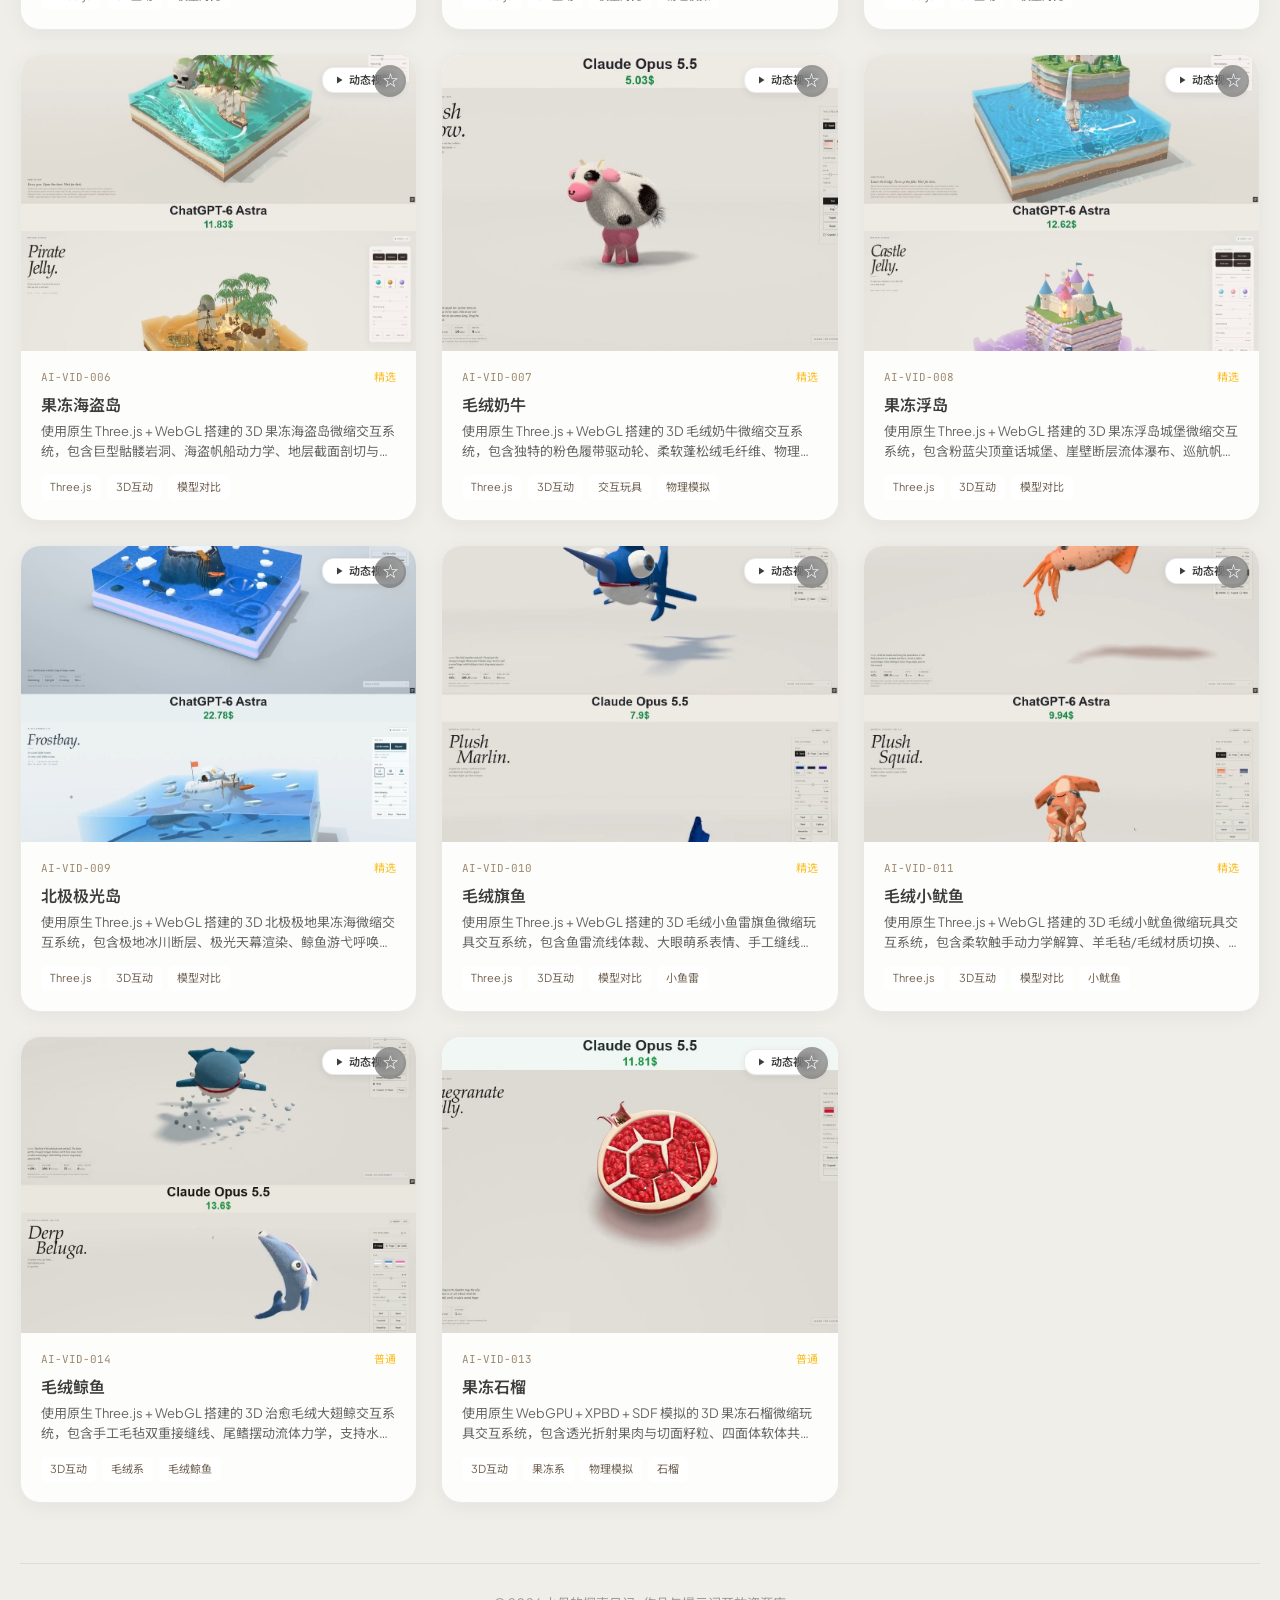
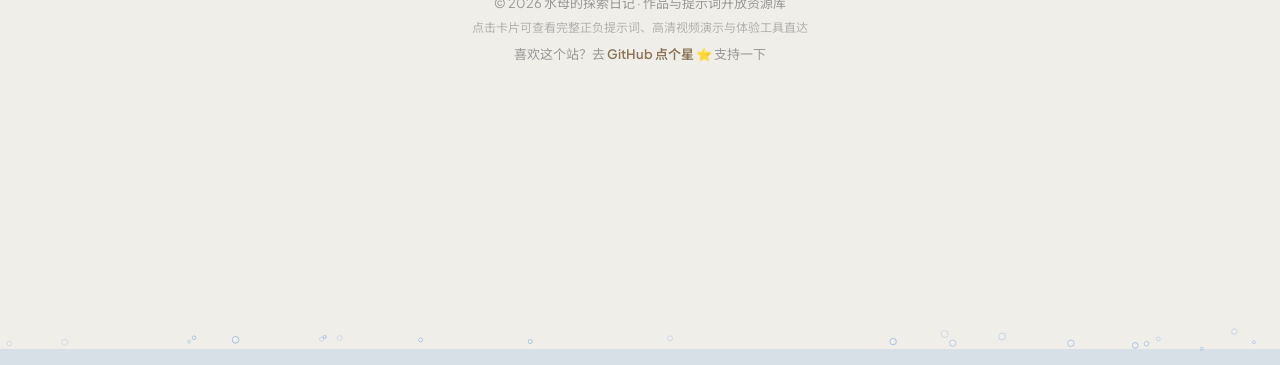
==== commit 8f513556: "chore: 作品池发布 20261028_162949" ====
--- a/public/index.html
+++ b/public/index.html
@@ -439,7 +439,7 @@
   <script src="seaweed.js?v=20261017_1405"></script>
   <script src="jellyfish.js?v=20261017_1405"></script>
   <script src="pullcord.js?v=20261017_1405"></script>
-  <script src="data.js?v=20261028_1352"></script>
-  <script src="app.js?v=20261028_1352"></script>
+  <script src="data.js?v=20261028_1631"></script>
+  <script src="app.js?v=20261028_1631"></script>
 </body>
 </html>
